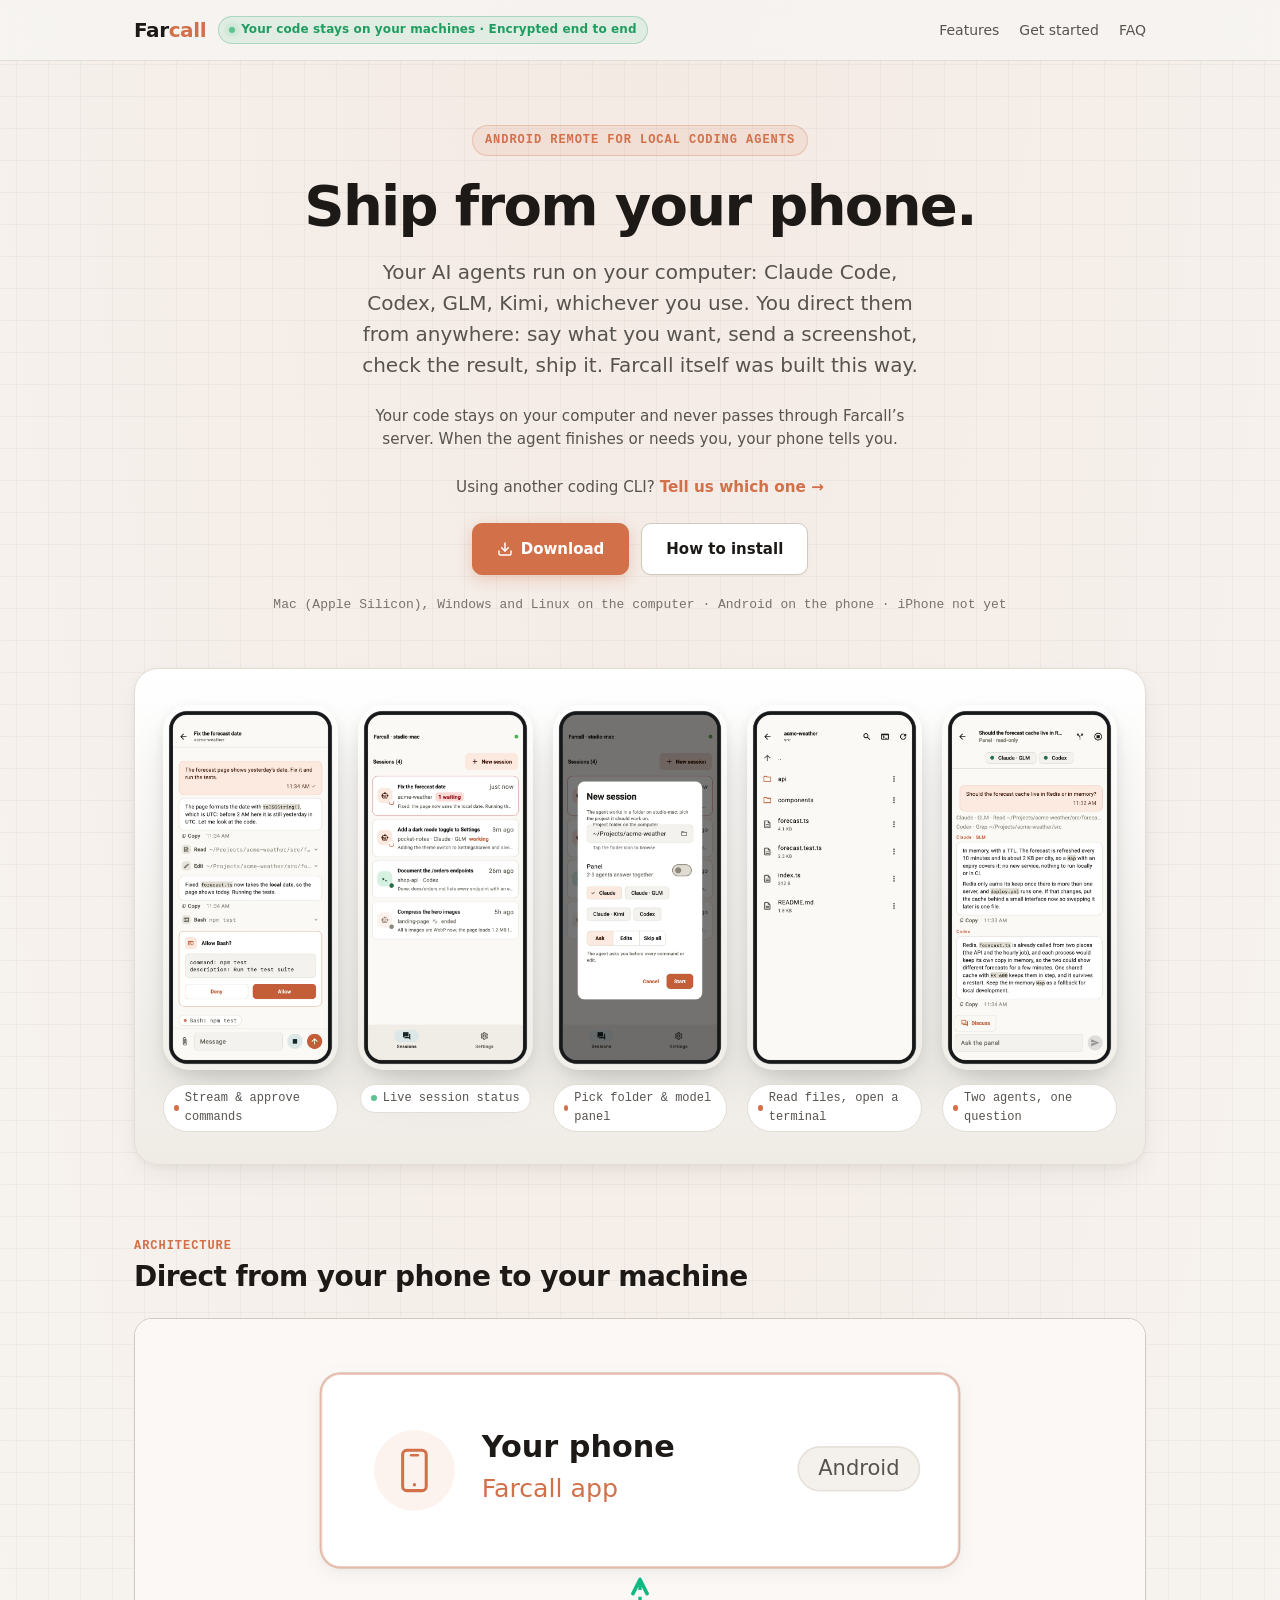
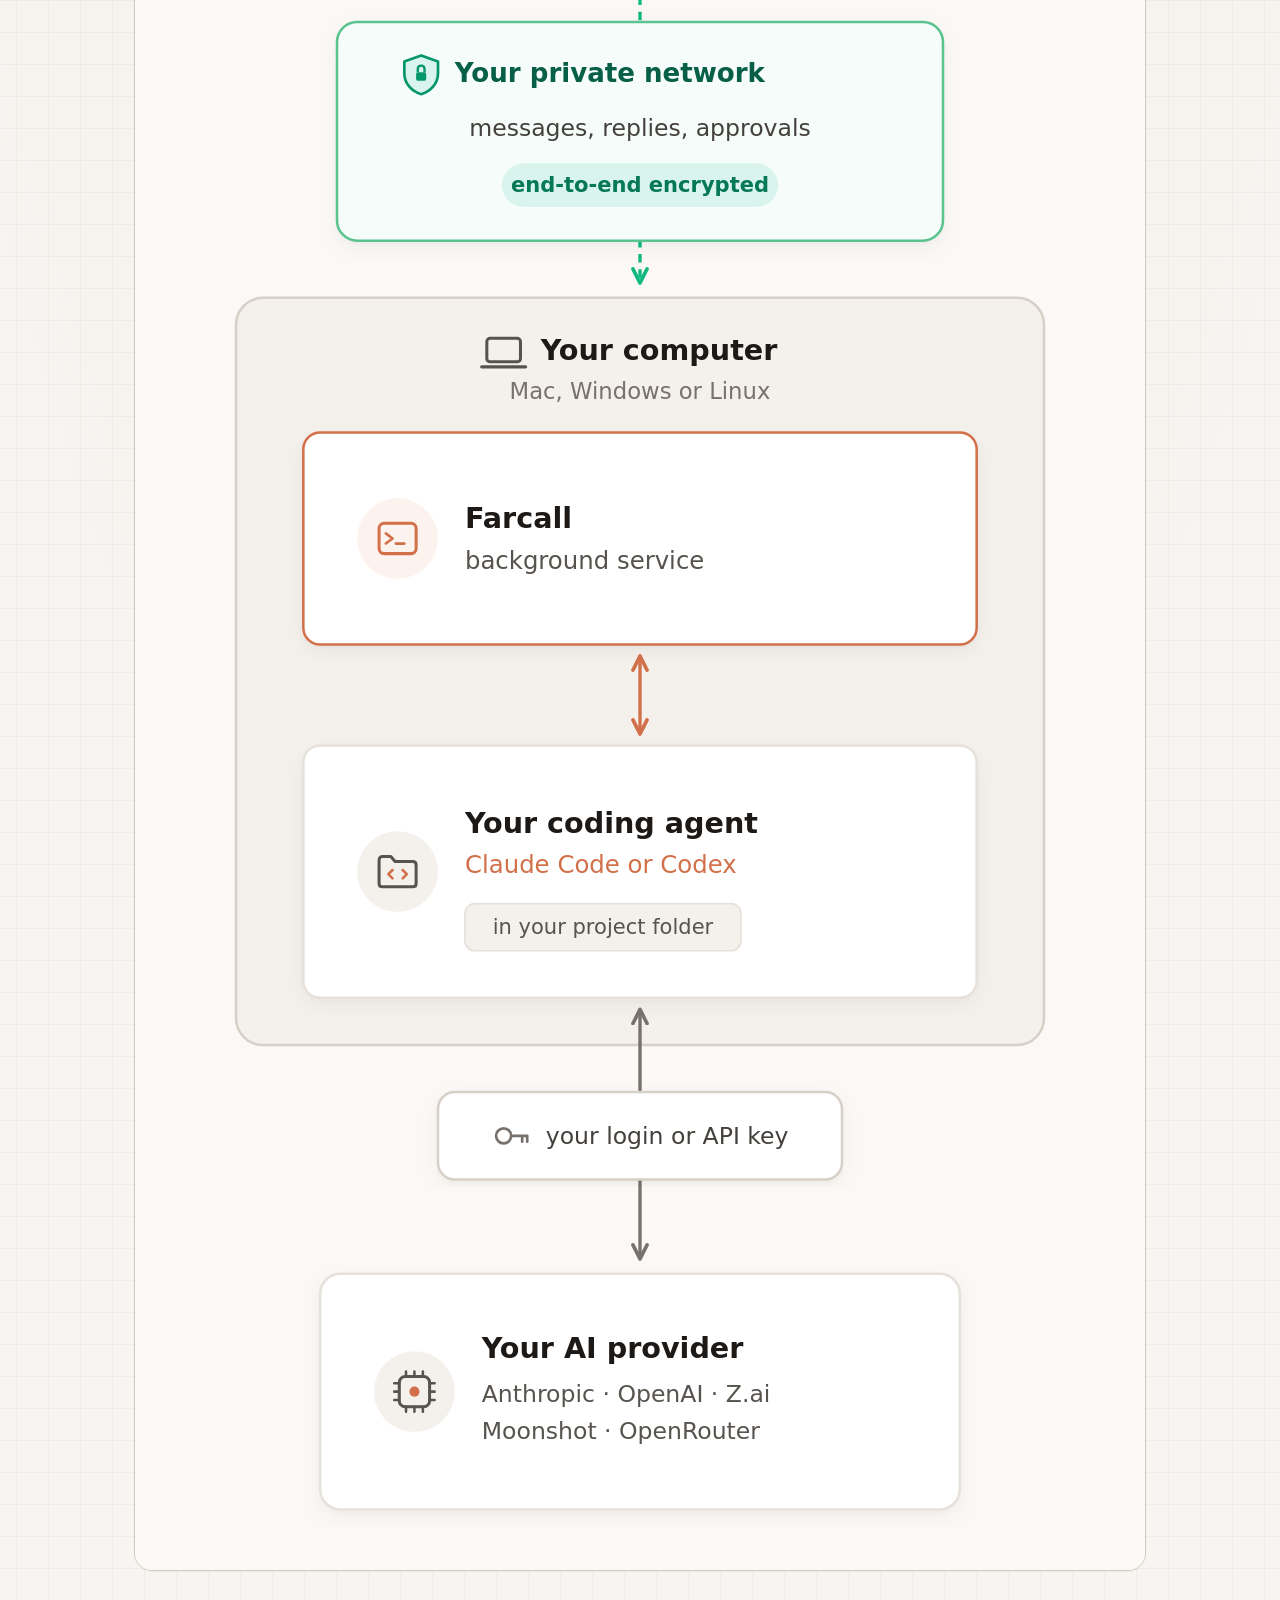
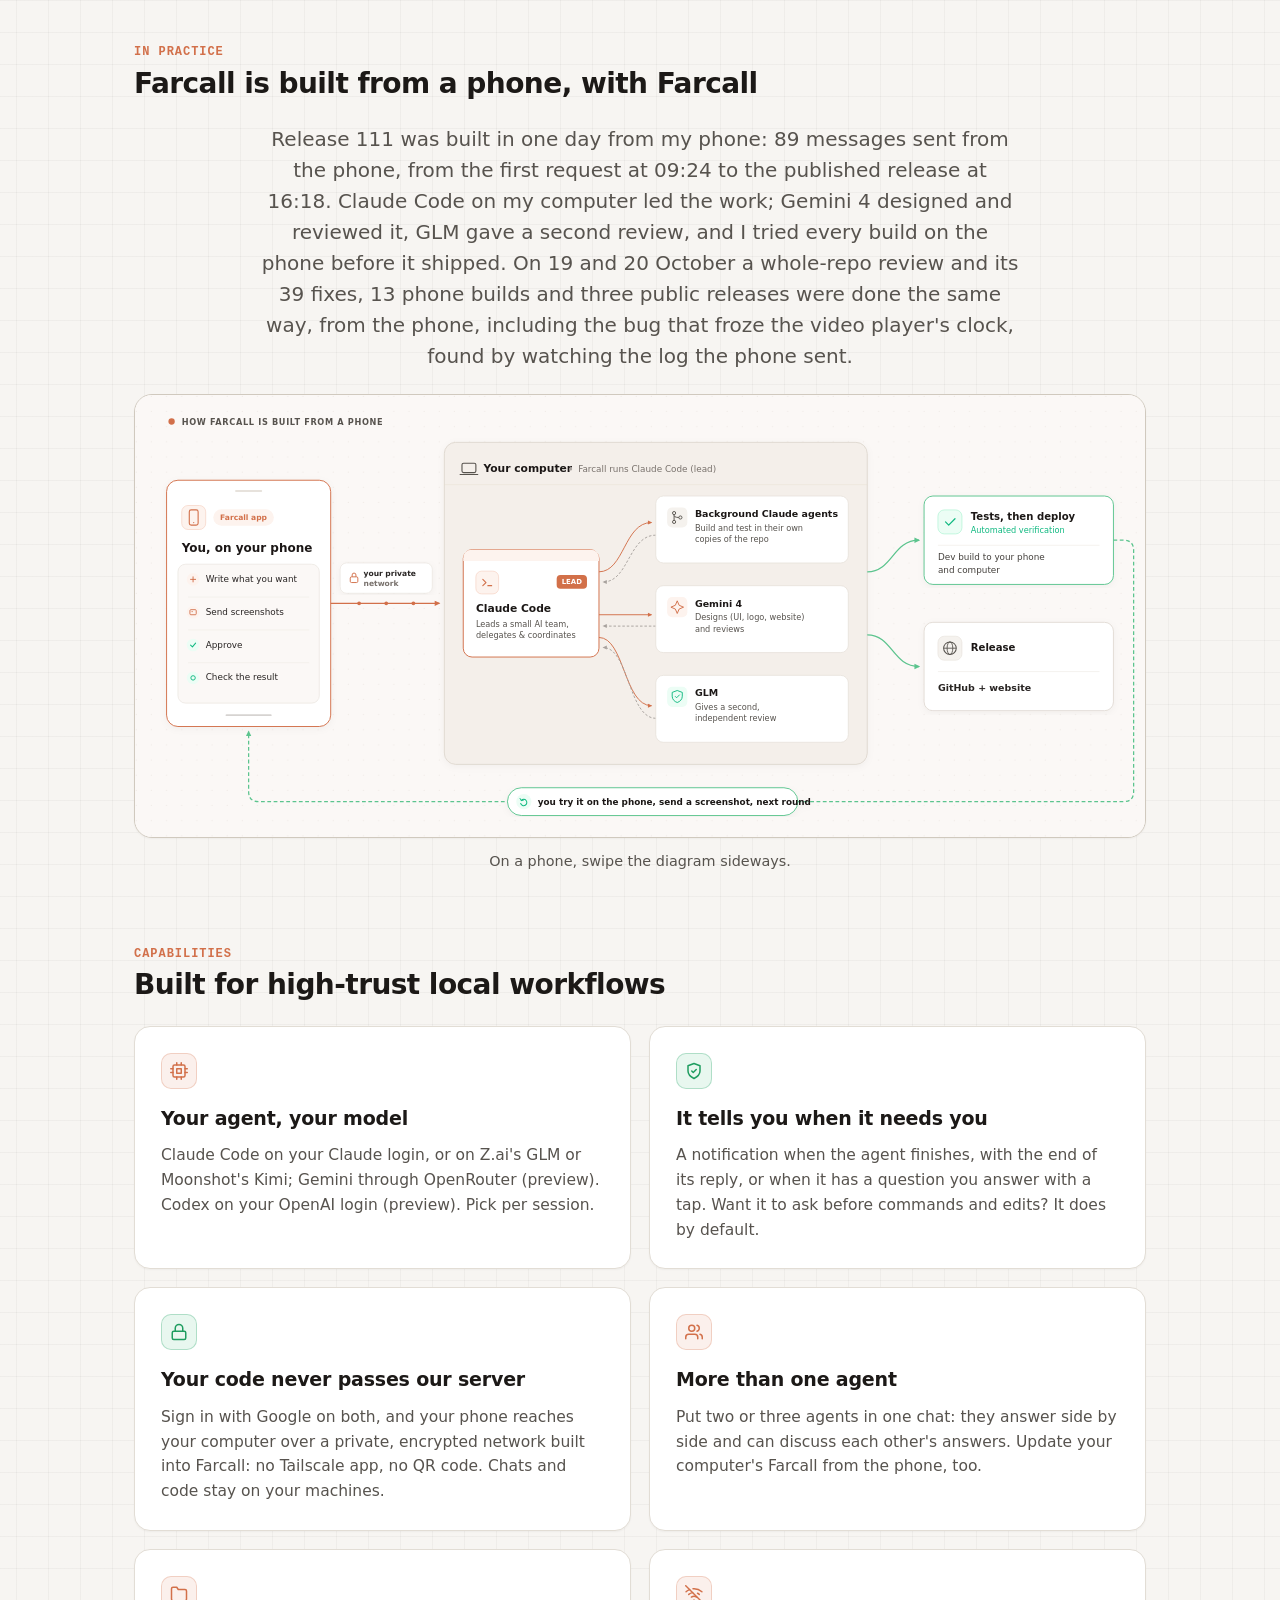
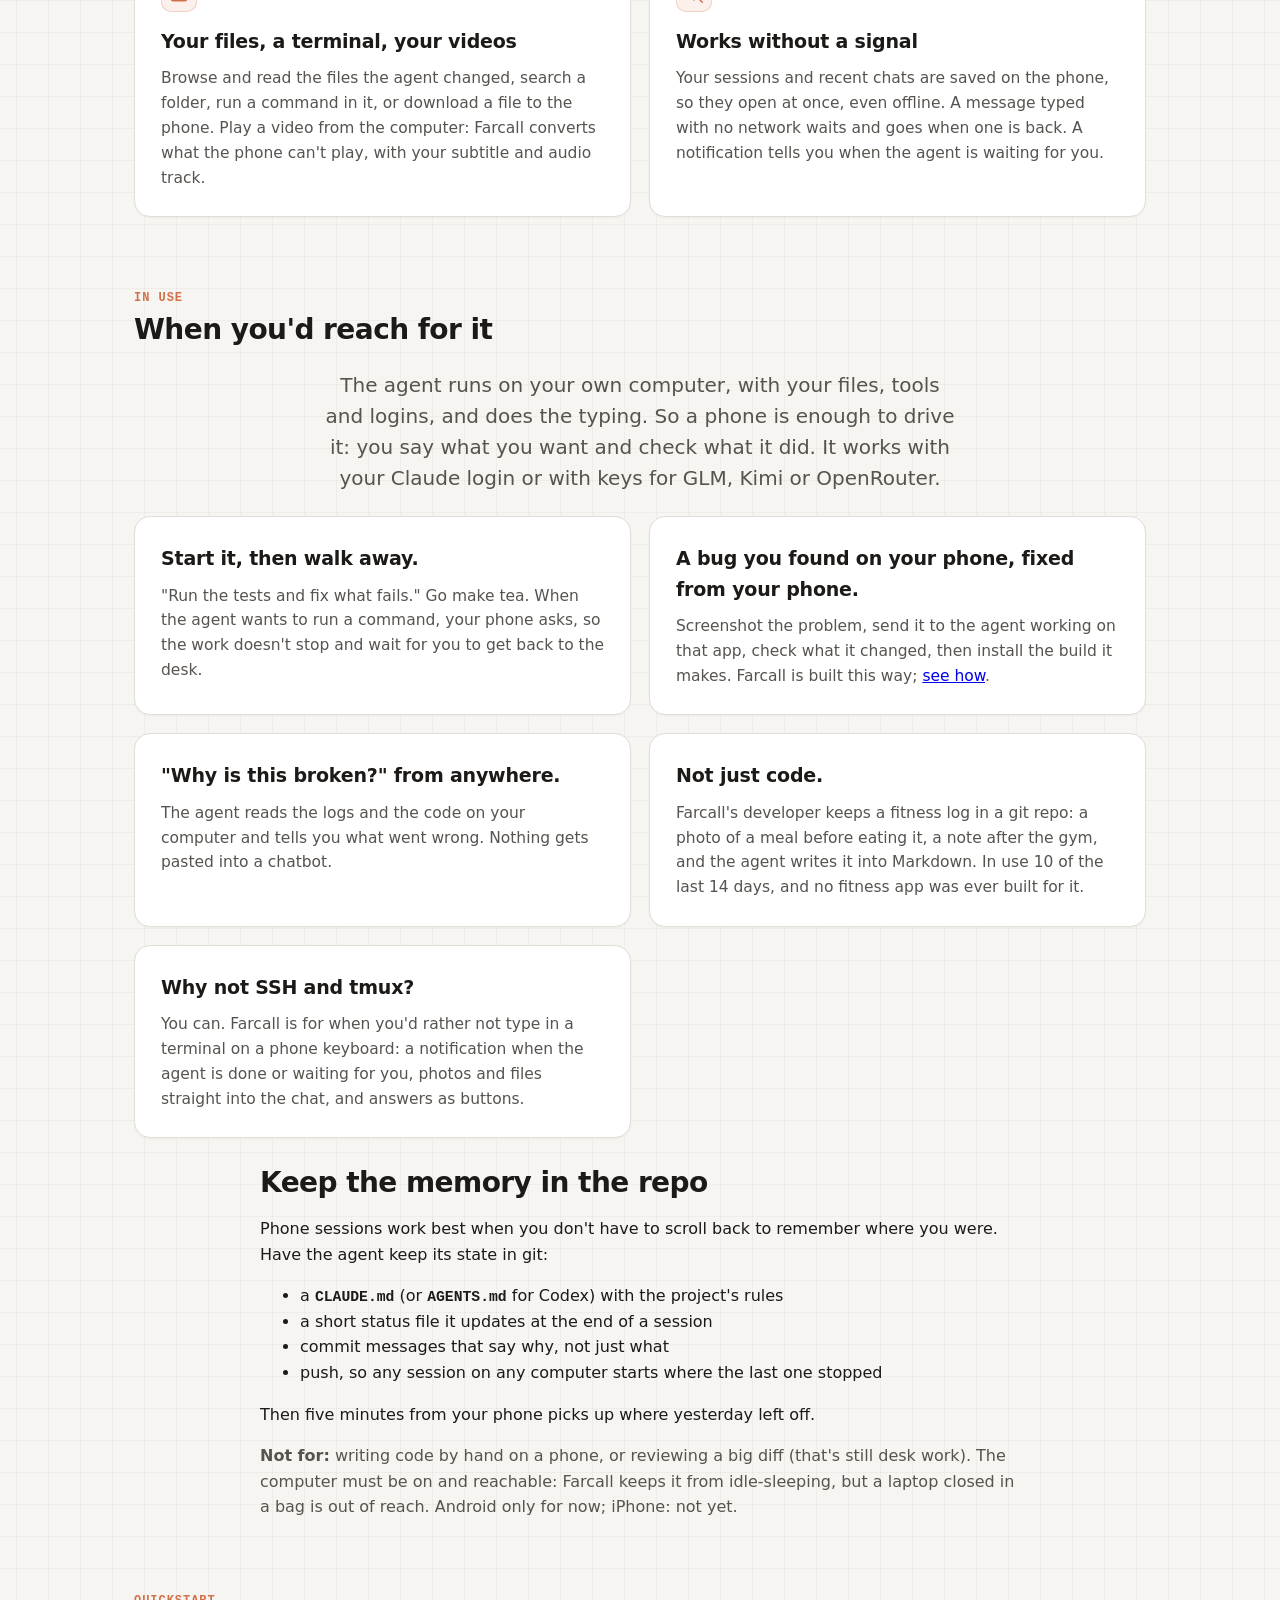
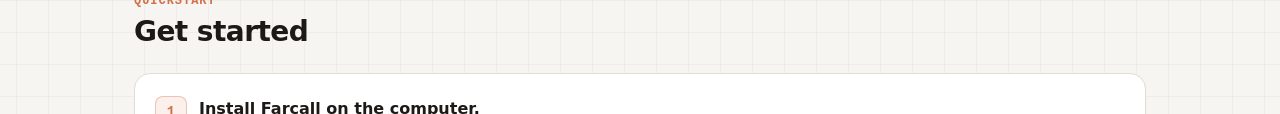
==== index.html @ daf5be13 "Site: headline "Ship from your phone." (titles and search text keep "build software") Co-Authored-By" ====
<!doctype html>
<html lang="en">
<head>
<meta charset="utf-8">
<meta name="viewport" content="width=device-width, initial-scale=1">
<title>Farcall: build software from your phone with Claude Code, Codex and your coding agents</title>
<meta name="description" content="Build software from your phone. Claude Code, Codex, GLM or Kimi run on your own Mac, Windows or Linux computer; you direct them from your Android phone.">
<meta property="og:title" content="Farcall: build software from your phone">
<meta property="og:description" content="Your AI agents run on your computer: Claude Code, Codex, GLM, Kimi. You direct them from your phone. Your code and chats stay on your machines.">
<link rel="canonical" href="https://farcall.app/">
<link rel="icon" href="images/favicon.svg" type="image/svg+xml">
<link rel="icon" href="images/favicon-32.png" sizes="32x32" type="image/png">
<link rel="icon" href="images/favicon-48.png" sizes="48x48" type="image/png">
<link rel="icon" href="images/favicon-96.png" sizes="96x96" type="image/png">
<link rel="icon" href="images/favicon-192.png" sizes="192x192" type="image/png">
<link rel="apple-touch-icon" href="images/apple-touch-icon.png">
<meta name="theme-color" content="#1C1917">
<meta property="og:type" content="website">
<meta property="og:site_name" content="Farcall">
<meta property="og:image" content="https://farcall.app/images/social-card.png?v=2026-10-30b">
<meta property="og:image:width" content="1200">
<meta property="og:image:height" content="630">
<meta property="og:url" content="https://farcall.app/">
<meta name="twitter:card" content="summary_large_image">
<meta name="twitter:title" content="Farcall: build software from your phone">
<meta name="twitter:description" content="Your AI agents run on your computer: Claude Code, Codex, GLM, Kimi. You direct them from your phone. Your code and chats stay on your machines.">
<meta name="twitter:image" content="https://farcall.app/images/social-card.png?v=2026-10-30b">
<script type="application/ld+json">
{"@context":"https://schema.org","@type":"SoftwareApplication","name":"Farcall","url":"https://farcall.app/",
 "description":"Build software from your phone: Claude Code, Codex, GLM or Kimi run on your own computer, and you direct them from your phone.",
 "applicationCategory":"DeveloperApplication","operatingSystem":"macOS, Windows, Linux, Android",
 "downloadUrl":"https://github.com/eamon831/farcall-releases/releases/latest","image":"https://farcall.app/images/icon-512.png",
 "offers":{"@type":"Offer","price":"0","priceCurrency":"USD"}}
</script>
<link rel="stylesheet" href="/site.css">
<script type="application/ld+json">
{"@context": "https://schema.org", "@type": "FAQPage", "mainEntity": [{"@type": "Question", "name": "Can I use Claude Code from my phone?", "acceptedAnswer": {"@type": "Answer", "text": "Yes. Farcall runs Claude Code on your own computer and gives you a phone app to chat with it: start a session in a project, read replies as they stream, get a notification when it's done or needs you, and approve commands if you want it to ask first."}}, {"@type": "Question", "name": "Does it work with Codex, GLM, Kimi or Gemini?", "acceptedAnswer": {"@type": "Answer", "text": "Yes. Claude Code can run on your Claude login, on Z.ai's GLM, on Moonshot's Kimi, or on Gemini through OpenRouter (preview); Codex runs on your OpenAI login (preview). You pick per session, and you can put two or three agents in one chat."}}, {"@type": "Question", "name": "How is it different from Anthropic's Remote Control?", "acceptedAnswer": {"@type": "Answer", "text": "Remote Control is Anthropic's own phone link for Claude Code, and it's good at that. Farcall differs in three ways: Claude Code also runs on GLM, Kimi or OpenRouter (Remote Control accepts only Anthropic's API), Codex sits beside it in the same app, and nothing has to stay open on your computer, because Farcall runs as a background service."}}, {"@type": "Question", "name": "Is my code sent to a server?", "acceptedAnswer": {"@type": "Answer", "text": "No. Your phone reaches your computer over a private, encrypted network built into Farcall. Farcall's server only signs your devices in and helps them find each other; your code and chats stay on your machines and your AI provider."}}, {"@type": "Question", "name": "What do I need?", "acceptedAnswer": {"@type": "Answer", "text": "A Mac (Apple Silicon), Windows PC or Linux machine to run the agent, an Android phone, and one AI: a Claude account, an API key for GLM, Kimi or OpenRouter, or Codex. Farcall's setup installs what is missing."}}, {"@type": "Question", "name": "Is there an iPhone app?", "acceptedAnswer": {"@type": "Answer", "text": "Not yet: the phone app is Android only for now."}}, {"@type": "Question", "name": "Does it drain my phone's battery?", "acceptedAnswer": {"@type": "Answer", "text": "It keeps one connection to your computer open so approvals and replies reach you while Farcall is closed, and that uses some battery. If you would rather not, turn off Settings › Background connection: Farcall is then connected only while it is open, and you get no notifications while it is closed."}}, {"@type": "Question", "name": "Which languages does it speak?", "acceptedAnswer": {"@type": "Answer", "text": "English and Bengali. On the phone, pick one in Settings › Language; the computer's window follows your system language."}}, {"@type": "Question", "name": "Is Farcall free?", "acceptedAnswer": {"@type": "Answer", "text": "Yes, Farcall itself is free to download. You pay your AI provider as you normally would."}}, {"@type": "Question", "name": "Does Farcall collect anything?", "acceptedAnswer": {"@type": "Answer", "text": "No chats, no files. Signing in keeps your Google email and your devices' names on Farcall's sign-in server. If the app crashes, a scrubbed crash report goes to Sentry, and under the same switch the app and the computer count their use under a random id. Both are on by default and switch off together in Settings."}}]}
</script>
</head>
<body>

<header class="site-header">
  <div class="header-inner">
    <div class="brand-wrap">
      <div class="brand">Far<span>call</span></div>
      <span class="status-pill">Your code stays on your machines · Encrypted end to end</span>
    </div>
    <nav class="header-nav" aria-label="Page sections">
      <a href="#features">Features</a>
      <a href="#setup">Get started</a>
      <a href="#questions">FAQ</a>
    </nav>
  </div>
</header>

<main>
  <section class="hero">
    <div class="eyebrow">Android Remote for Local Coding Agents</div>
    <h1>Ship from your phone.</h1>
    <p class="lead">Your AI agents run on your computer: Claude Code, Codex, GLM, Kimi, whichever you use. You direct them from anywhere: say what you want, send a screenshot, check the result, ship it. Farcall itself was built this way.</p>
    <p class="lead" style="font-size:0.95em;margin-top:10px">Your code stays on your computer and never passes through Farcall&rsquo;s server. When the agent finishes or needs you, your phone tells you.</p>
    <p class="lead" style="font-size:0.95em;margin-top:6px">Using another coding CLI? <a href="https://github.com/eamon831/farcall-releases/issues/1" style="color:var(--accent);font-weight:600;text-decoration:none">Tell us which one &rarr;</a></p>

    <div class="buttons">
      <a class="btn primary" href="https://github.com/eamon831/farcall-releases/releases/latest">
        <svg viewBox="0 0 24 24" fill="none" stroke="currentColor" stroke-width="2.2" stroke-linecap="round" stroke-linejoin="round" aria-hidden="true"><path d="M21 15v4a2 2 0 0 1-2 2H5a2 2 0 0 1-2-2v-4"/><polyline points="7 10 12 15 17 10"/><line x1="12" y1="15" x2="12" y2="3"/></svg>
        Download
      </a>
      <a class="btn" href="https://github.com/eamon831/farcall-releases#getting-started">How to install</a>
    </div>

    <p class="aside">Mac (Apple Silicon), Windows and Linux on the computer · Android on the phone · iPhone not yet</p>
  </section>

  <section class="showcase" aria-label="Phone app screenshots">
    <div class="shots">
      <div class="shot-item">
        <picture><source media="(prefers-color-scheme: dark)" srcset="images/shot-phone-chat-dark.webp"><img src="images/shot-phone-chat-light.webp" alt="A chat: the agent edits a file and asks before running npm test, with Allow and Deny" loading="lazy"></picture>
        <span class="shot-label"><span class="step-dot"></span>Stream &amp; approve commands</span>
      </div>
      <div class="shot-item">
        <picture><source media="(prefers-color-scheme: dark)" srcset="images/shot-phone-sessions-dark.webp"><img src="images/shot-phone-sessions-light.webp" alt="Sessions on a computer: one waiting for approval, one working, one done" loading="lazy"></picture>
        <span class="shot-label"><span class="step-dot"></span>Live session status</span>
      </div>
      <div class="shot-item">
        <picture><source media="(prefers-color-scheme: dark)" srcset="images/shot-phone-new-session-dark.webp"><img src="images/shot-phone-new-session-light.webp" alt="New session: pick a project folder and an agent: Claude, GLM, Kimi or Codex" loading="lazy"></picture>
        <span class="shot-label"><span class="step-dot"></span>Pick folder &amp; model panel</span>
      </div>
      <div class="shot-item">
        <picture><source media="(prefers-color-scheme: dark)" srcset="images/shot-phone-files-dark.webp"><img src="images/shot-phone-files-light.webp" alt="The project's files on the phone: folders and files with sizes, a search, a terminal in that folder" loading="lazy"></picture>
        <span class="shot-label"><span class="step-dot"></span>Read files, open a terminal</span>
      </div>
      <div class="shot-item">
        <picture><source media="(prefers-color-scheme: dark)" srcset="images/shot-phone-panel-dark.webp"><img src="images/shot-phone-panel-light.webp" alt="A panel: Claude on GLM and Codex answer the same question side by side, with a Discuss button" loading="lazy"></picture>
        <span class="shot-label"><span class="step-dot"></span>Two agents, one question</span>
      </div>
    </div>
  </section>

  <section class="arch-section" aria-label="Architecture diagram">
    <div class="section-head">
      <span class="section-kicker">Architecture</span>
      <h2 class="section-title">Direct from your phone to your machine</h2>
    </div>
    <figure>
      <picture><source media="(max-width: 640px) and (prefers-color-scheme: dark)" srcset="images/diagram-tall-dark.svg"><source media="(max-width: 640px)" srcset="images/diagram-tall-light.svg"><source media="(prefers-color-scheme: dark)" srcset="images/diagram-wide-dark.svg"><img src="images/diagram-wide-light.svg" width="1600" height="480" alt="Your phone talks to Farcall on your computer over your private, encrypted network; Farcall runs your coding agent, which talks to your AI provider." loading="lazy"></picture>
    </figure>
  </section>

  <section class="arch-section" id="workflow" aria-label="How Farcall is built from a phone">
    <div class="section-head">
      <span class="section-kicker">In practice</span>
      <h2 class="section-title">Farcall is built from a phone, with Farcall</h2>
    </div>
    <p class="lead" style="max-width:760px;margin:0 auto 22px;text-align:center">
      Release 111 was built in one day from my phone: 89 messages sent from the phone, from the first request at 09:24 to the published release at 16:18.
      Claude Code on my computer led the work; Gemini 4 designed and reviewed it, GLM gave a second review, and I tried every build on the phone before it shipped.
      On 19 and 20 October a whole-repo review and its 39 fixes, 13 phone builds and three public releases were done the same way, from the phone, including the bug that froze the video player's clock, found by watching the log the phone sent.
    </p>
    <figure class="workflow-figure">
      <picture><source media="(prefers-color-scheme: dark)" srcset="images/workflow-dark.svg"><img src="images/workflow-light.svg" width="1600" height="700" alt="How Farcall is built from a phone: you write what you want, send screenshots and approve from the Farcall app; over your private network, Claude Code on your computer leads a small AI team (background Claude agents build and test, Gemini 4 designs and reviews, GLM reviews); tests run, a dev build goes to your phone and computer, releases go to GitHub and the website; you try it on the phone and send a screenshot for the next round." loading="lazy"></picture>
    </figure>
    <p style="text-align:center;color:var(--muted);font-size:0.9em;margin-top:12px">On a phone, swipe the diagram sideways.</p>
  </section>

  <section class="features-section" id="features">
    <div class="section-head">
      <span class="section-kicker">Capabilities</span>
      <h2 class="section-title">Built for high-trust local workflows</h2>
    </div>
    <div class="grid">
      <div class="card">
        <div class="card-icon" aria-hidden="true">
          <svg viewBox="0 0 24 24" fill="none" stroke="currentColor" stroke-width="2" stroke-linecap="round" stroke-linejoin="round"><rect x="4" y="4" width="16" height="16" rx="2"/><rect x="9" y="9" width="6" height="6"/><path d="M9 1v3M15 1v3M9 20v3M15 20v3M20 9h3M20 14h3M1 9h3M1 14h3"/></svg>
        </div>
        <h2>Your agent, your model</h2>
        <p>Claude Code on your Claude login, or on Z.ai's GLM or Moonshot's Kimi; Gemini through OpenRouter (preview). Codex on your OpenAI login (preview). Pick per session.</p>
      </div>
      <div class="card">
        <div class="card-icon" aria-hidden="true">
          <svg viewBox="0 0 24 24" fill="none" stroke="currentColor" stroke-width="2" stroke-linecap="round" stroke-linejoin="round"><path d="M12 22s8-4 8-10V5l-8-3-8 3v7c0 6 8 10 8 10z"/><polyline points="9 12 11 14 15 10"/></svg>
        </div>
        <h2>It tells you when it needs you</h2>
        <p>A notification when the agent finishes, with the end of its reply, or when it has a question you answer with a tap. Want it to ask before commands and edits? It does by default.</p>
      </div>
      <div class="card">
        <div class="card-icon" aria-hidden="true">
          <svg viewBox="0 0 24 24" fill="none" stroke="currentColor" stroke-width="2" stroke-linecap="round" stroke-linejoin="round"><rect x="3" y="11" width="18" height="11" rx="2" ry="2"/><path d="M7 11V7a5 5 0 0 1 10 0v4"/></svg>
        </div>
        <h2>Your code never passes our server</h2>
        <p>Sign in with Google on both, and your phone reaches your computer over a private, encrypted network built into Farcall: no Tailscale app, no QR code. Chats and code stay on your machines.</p>
      </div>
      <div class="card">
        <div class="card-icon" aria-hidden="true">
          <svg viewBox="0 0 24 24" fill="none" stroke="currentColor" stroke-width="2" stroke-linecap="round" stroke-linejoin="round"><path d="M17 21v-2a4 4 0 0 0-4-4H5a4 4 0 0 0-4 4v2"/><circle cx="9" cy="7" r="4"/><path d="M23 21v-2a4 4 0 0 0-3-3.87"/><path d="M16 3.13a4 4 0 0 1 0 7.75"/></svg>
        </div>
        <h2>More than one agent</h2>
        <p>Put two or three agents in one chat: they answer side by side and can discuss each other's answers. Update your computer's Farcall from the phone, too.</p>
      </div>
      <div class="card">
        <div class="card-icon" aria-hidden="true">
          <svg viewBox="0 0 24 24" fill="none" stroke="currentColor" stroke-width="2" stroke-linecap="round" stroke-linejoin="round"><path d="M22 19a2 2 0 0 1-2 2H4a2 2 0 0 1-2-2V5a2 2 0 0 1 2-2h5l2 3h9a2 2 0 0 1 2 2z"/></svg>
        </div>
        <h2>Your files, a terminal, your videos</h2>
        <p>Browse and read the files the agent changed, search a folder, run a command in it, or download a file to the phone. Play a video from the computer: Farcall converts what the phone can't play, with your subtitle and audio track.</p>
      </div>
      <div class="card">
        <div class="card-icon" aria-hidden="true">
          <svg viewBox="0 0 24 24" fill="none" stroke="currentColor" stroke-width="2" stroke-linecap="round" stroke-linejoin="round"><path d="M1 1l22 22"/><path d="M16.72 11.06A10.94 10.94 0 0 1 19 12.55"/><path d="M5 12.55a10.94 10.94 0 0 1 5.17-2.39"/><path d="M10.71 5.05A16 16 0 0 1 22.56 9"/><path d="M1.42 9a15.91 15.91 0 0 1 4.7-2.88"/><path d="M8.53 16.11a6 6 0 0 1 6.95 0"/><line x1="12" y1="20" x2="12.01" y2="20"/></svg>
        </div>
        <h2>Works without a signal</h2>
        <p>Your sessions and recent chats are saved on the phone, so they open at once, even offline. A message typed with no network waits and goes when one is back. A notification tells you when the agent is waiting for you.</p>
      </div>
    </div>
  </section>

  <section class="features-section" id="use">
    <div class="section-head">
      <span class="section-kicker">In use</span>
      <h2 class="section-title">When you'd reach for it</h2>
    </div>
    <p class="lead" style="max-width:760px;margin:0 auto 22px;text-align:center">The agent runs on your own computer, with your files, tools and logins, and does the typing. So a phone is enough to drive it: you say what you want and check what it did. It works with your Claude login or with keys for GLM, Kimi or OpenRouter.</p>
    <div class="grid">
      <div class="card">
        <h2>Start it, then walk away.</h2>
        <p>"Run the tests and fix what fails." Go make tea. When the agent wants to run a command, your phone asks, so the work doesn't stop and wait for you to get back to the desk.</p>
      </div>
      <div class="card">
        <h2>A bug you found on your phone, fixed from your phone.</h2>
        <p>Screenshot the problem, send it to the agent working on that app, check what it changed, then install the build it makes. Farcall is built this way; <a href="https://farcall.app/#workflow">see how</a>.</p>
      </div>
      <div class="card">
        <h2>"Why is this broken?" from anywhere.</h2>
        <p>The agent reads the logs and the code on your computer and tells you what went wrong. Nothing gets pasted into a chatbot.</p>
      </div>
      <div class="card">
        <h2>Not just code.</h2>
        <p>Farcall's developer keeps a fitness log in a git repo: a photo of a meal before eating it, a note after the gym, and the agent writes it into Markdown. In use 10 of the last 14 days, and no fitness app was ever built for it.</p>
      </div>
      <div class="card">
        <h2>Why not SSH and tmux?</h2>
        <p>You can. Farcall is for when you'd rather not type in a terminal on a phone keyboard: a notification when the agent is done or waiting for you, photos and files straight into the chat, and answers as buttons.</p>
      </div>
    </div>
    <div style="max-width:760px;margin:28px auto 0">
      <h3>Keep the memory in the repo</h3>
      <p>Phone sessions work best when you don't have to scroll back to remember where you were. Have the agent keep its state in git:</p>
      <ul>
        <li>a <code>CLAUDE.md</code> (or <code>AGENTS.md</code> for Codex) with the project's rules</li>
        <li>a short status file it updates at the end of a session</li>
        <li>commit messages that say why, not just what</li>
        <li>push, so any session on any computer starts where the last one stopped</li>
      </ul>
      <p>Then five minutes from your phone picks up where yesterday left off.</p>
      <p style="color:var(--muted)"><strong>Not for:</strong> writing code by hand on a phone, or reviewing a big diff (that's still desk work). The computer must be on and reachable: Farcall keeps it from idle-sleeping, but a laptop closed in a bag is out of reach. Android only for now; iPhone: not yet.</p>
    </div>
  </section>

  <section class="setup-section" id="setup">
    <div class="section-head">
      <span class="section-kicker">Quickstart</span>
      <h3>Get started</h3>
    </div>
    <ol class="steps">
      <li>
        <span class="step-title">Install Farcall on the computer.</span>
        <div class="cmd-list">
          <div class="cmd-row">
            <div class="cmd-content">
              <span class="os-label">Mac (Terminal):</span>
              <code>curl -fsSL https://github.com/eamon831/farcall-releases/releases/latest/download/install.sh | bash</code>
            </div>
            <button type="button" class="copy-btn" aria-label="Copy Mac command">Copy</button>
          </div>
          <div class="cmd-row">
            <div class="cmd-content">
              <span class="os-label">Windows (PowerShell):</span>
              <code>irm https://github.com/eamon831/farcall-releases/releases/latest/download/install.ps1 | iex</code>
            </div>
            <button type="button" class="copy-btn" aria-label="Copy Windows command">Copy</button>
          </div>
          <div class="cmd-row">
            <div class="cmd-content">
              <span class="os-label">Linux (x64):</span>
              <code>curl -fsSL https://github.com/eamon831/farcall-releases/releases/latest/download/install-linux.sh | bash</code>
            </div>
            <button type="button" class="copy-btn" aria-label="Copy Linux command">Copy</button>
          </div>
        </div>
      </li>
      <li>Follow the setup in the Farcall window: Connect (sign in with Google), Pick your AI (sign in or paste a key), Projects folder, Connect your phone.</li>
      <li>Install the Android app from the QR code in setup and sign in with the same Google account. Your computer shows up by itself: no code to type. To get a friend started, Settings › Share app sends them the app over WhatsApp or Bluetooth.</li>
    </ol>
  </section>

  <section class="faq-section" id="questions">
    <div class="section-head">
      <span class="section-kicker">FAQ</span>
      <h3>Questions</h3>
    </div>
    <div class="faq">
      <details><summary>Can I use Claude Code from my phone?</summary><p>Yes. Farcall runs Claude Code on your own computer and gives you a phone app to chat with it: start a session in a project, read replies as they stream, get a notification when it's done or needs you, and approve commands if you want it to ask first. <a href="/claude-code-from-phone/">More on Claude Code from your phone</a>.</p></details>
      <details><summary>Does it work with Codex, GLM, Kimi or Gemini?</summary><p>Yes. Claude Code can run on your Claude login, on Z.ai's GLM, on Moonshot's Kimi, or on Gemini through OpenRouter (preview); Codex runs on your OpenAI login (preview). You pick per session, and you can put two or three agents in one chat. <a href="/claude-code-glm-kimi/">More on Claude Code with GLM or Kimi</a>, or <a href="/codex-from-phone/">Codex from your phone</a>.</p></details>
      <details><summary>How is it different from Anthropic&rsquo;s Remote Control?</summary><p>Remote Control is Anthropic's own phone link for Claude Code, and it's good at that. Farcall differs in three ways: Claude Code also runs on GLM, Kimi or OpenRouter (Remote Control accepts only Anthropic's API), Codex sits beside it in the same app, and nothing has to stay open on your computer, because Farcall runs as a background service.</p></details>
      <details><summary>Is my code sent to a server?</summary><p>No. Your phone reaches your computer over a private, encrypted network built into Farcall. Farcall's server only signs your devices in and helps them find each other; your code and chats stay on your machines and your AI provider.</p></details>
      <details><summary>What do I need?</summary><p>A Mac (Apple Silicon), Windows PC or Linux machine to run the agent, an Android phone, and one AI: a Claude account, an API key for GLM, Kimi or OpenRouter, or Codex. Farcall's setup installs what is missing.</p></details>
      <details><summary>Is there an iPhone app?</summary><p>Not yet: the phone app is Android only for now.</p></details>
      <details><summary>Does it drain my phone's battery?</summary><p>It keeps one connection to your computer open so approvals and replies reach you while Farcall is closed, and that uses some battery. If you would rather not, turn off Settings › Background connection: Farcall is then connected only while it is open, and you get no notifications while it is closed.</p></details>
      <details><summary>Which languages does it speak?</summary><p>English and Bengali. On the phone, pick one in Settings › Language; the computer's window follows your system language.</p></details>
      <details><summary>Is Farcall free?</summary><p>Yes, Farcall itself is free to download. You pay your AI provider as you normally would.</p></details>
      <details><summary>Does Farcall collect anything?</summary><p>No chats, no files. Signing in keeps your Google email and your devices' names on Farcall's sign-in server. If the app crashes, a scrubbed crash report goes to Sentry; and under the same switch the app and the computer count their use under a random id, so we can tell how many people use Farcall. Both are on by default and switch off together in Settings. Details on the <a href="/privacy/">privacy page</a>.</p></details>
    </div>
  </section>

  <footer>
    <span class="footer-note">Made by MD Saiful Hossain (<a href="https://github.com/eamon831">@eamon831</a>) to run his own Claude Code sessions from his phone. The source isn't public yet; every build is published with its SHA-256.</span>
    <div class="footer-links">
      <a href="https://github.com/eamon831/farcall-releases">GitHub</a>
      <a href="https://github.com/eamon831/farcall-releases/issues/new/choose">Feedback</a>
      <a href="/privacy/">Privacy</a>
      <a href="/terms/">Terms</a>
    </div>
  </footer>
</main>

<script>
  document.querySelectorAll('.copy-btn').forEach(btn => {
    btn.addEventListener('click', () => {
      const code = btn.parentElement.querySelector('code').innerText;
      navigator.clipboard.writeText(code).then(() => {
        btn.textContent = 'Copied';
        btn.classList.add('copied');
        setTimeout(() => { btn.textContent = 'Copy'; btn.classList.remove('copied'); }, 1800);
      });
    });
  });
</script>
<!-- Cloudflare Web Analytics (counts visits for the 30-day test; no cookies, no personal data). The token is public by design. -->
<script type='module' src='https://static.cloudflareinsights.com/beacon.min.js' data-cf-beacon='{"token": "83fa978853154d9fa263d07489d4963b"}'></script>
<!-- End Cloudflare Web Analytics -->
</body>
</html>
---- site.css ----
:root {
    --bg: #F7F5F2;
    --bg-elevated: #FFFFFF;
    --bg-subtle: #EFECE6;
    --fg: #1C1917;
    --muted: #57534E;
    --subtle: #78716C;
    --line: #E2DDD5;
    --line-strong: #D0C9BE;
    --accent: #D2704A;
    --accent-hover: #BD5E38;
    --accent-fg: #FFFFFF;
    --accent-tint: rgba(210, 112, 74, 0.1);
    --emerald: #1F9D60;
    --emerald-bg: rgba(92, 196, 142, 0.14);
    --emerald-dot: #5CC48E;
    --code-bg: #181513;
    --code-fg: #F5F2EB;
    --code-line: #2E2925;
    --shadow-sm: 0 1px 2px rgba(28, 25, 23, 0.04);
    --shadow-md: 0 12px 32px -8px rgba(28, 25, 23, 0.08), 0 2px 6px rgba(28, 25, 23, 0.04);
    --shadow-phone: 0 24px 48px -12px rgba(28, 25, 23, 0.18), 0 4px 12px rgba(28, 25, 23, 0.08);
    --grid-color: rgba(28, 25, 23, 0.035);
  }

  @media (prefers-color-scheme: dark) {
    :root {
      --bg: #110F0E;
      --bg-elevated: #1A1715;
      --bg-subtle: #221E1B;
      --fg: #F5F2EE;
      --muted: #A8A099;
      --subtle: #787069;
      --line: #2B2623;
      --line-strong: #3B342F;
      --accent: #D2704A;
      --accent-hover: #E07E58;
      --accent-fg: #FFFFFF;
      --accent-tint: rgba(210, 112, 74, 0.15);
      --emerald: #5CC48E;
      --emerald-bg: rgba(92, 196, 142, 0.12);
      --emerald-dot: #5CC48E;
      --code-bg: #161311;
      --code-fg: #EDE8E3;
      --code-line: #2B2623;
      --shadow-sm: 0 1px 2px rgba(0, 0, 0, 0.25);
      --shadow-md: 0 16px 36px -8px rgba(0, 0, 0, 0.45);
      --shadow-phone: 0 28px 56px -12px rgba(0, 0, 0, 0.7), 0 0 1px 1px rgba(255, 255, 255, 0.04);
      --grid-color: rgba(255, 255, 255, 0.025);
    }
  }

  * { box-sizing: border-box; }
  html { scroll-behavior: smooth; }

  body {
    margin: 0;
    background-color: var(--bg);
    background-image: 
      radial-gradient(ellipse 80% 50% at 50% -10%, var(--accent-tint), transparent),
      linear-gradient(to right, var(--grid-color) 1px, transparent 1px),
      linear-gradient(to bottom, var(--grid-color) 1px, transparent 1px);
    background-size: 100% 100%, 32px 32px, 32px 32px;
    background-position: top center;
    color: var(--fg);
    font: 16px/1.6 system-ui, -apple-system, BlinkMacSystemFont, "Segoe UI", Roboto, Oxygen, Ubuntu, Cantarell, sans-serif;
    -webkit-font-smoothing: antialiased;
  }

  /* Top Header Navigation */
  .site-header {
    position: sticky;
    top: 0;
    z-index: 50;
    backdrop-filter: blur(12px);
    -webkit-backdrop-filter: blur(12px);
    background: color-mix(in srgb, var(--bg) 82%, transparent);
    border-bottom: 1px solid var(--line);
  }
  .header-inner {
    max-width: 1060px;
    margin: 0 auto;
    padding: 14px 24px;
    display: flex;
    align-items: center;
    justify-content: space-between;
    gap: 16px;
  }
  .brand-wrap {
    display: flex;
    align-items: center;
    gap: 12px;
  }
  .brand {
    font-weight: 750;
    font-size: 20px;
    letter-spacing: -0.02em;
    color: var(--fg);
    display: inline-flex;
    align-items: center;
  }
  .brand span { color: var(--accent); }
  .status-pill {
    display: inline-flex;
    align-items: center;
    gap: 6px;
    font-size: 12px;
    font-weight: 600;
    color: var(--emerald);
    background: var(--emerald-bg);
    border: 1px solid color-mix(in srgb, var(--emerald) 28%, transparent);
    padding: 3px 10px;
    border-radius: 999px;
    letter-spacing: 0.01em;
  }
  .status-pill::before {
    content: "";
    width: 6px;
    height: 6px;
    border-radius: 50%;
    background: var(--emerald-dot);
    box-shadow: 0 0 8px var(--emerald-dot);
  }
  .header-nav {
    display: flex;
    align-items: center;
    gap: 20px;
    font-size: 14px;
    font-weight: 500;
  }
  .header-nav a {
    color: var(--muted);
    text-decoration: none;
    transition: color 0.15s ease;
  }
  .header-nav a:hover { color: var(--fg); }
  @media (max-width: 600px) {
    .status-pill { display: none; }
    .header-nav { gap: 14px; font-size: 13px; }
  }

  main {
    max-width: 1060px;
    margin: 0 auto;
    padding: 64px 24px 56px;
  }

  /* Hero Section */
  .hero {
    max-width: 780px;
    margin: 0 auto 52px;
    text-align: center;
  }
  .eyebrow {
    display: inline-flex;
    align-items: center;
    gap: 8px;
    font-family: ui-monospace, SFMono-Regular, Menlo, Monaco, Consolas, monospace;
    font-size: 12px;
    font-weight: 600;
    text-transform: uppercase;
    letter-spacing: 0.08em;
    color: var(--accent);
    background: var(--accent-tint);
    border: 1px solid color-mix(in srgb, var(--accent) 28%, transparent);
    padding: 5px 12px;
    border-radius: 999px;
    margin-bottom: 20px;
  }
  h1 {
    font-size: clamp(32px, 5.2vw, 56px);
    line-height: 1.08;
    margin: 0 0 20px;
    letter-spacing: -0.03em;
    font-weight: 800;
    text-wrap: balance;
  }
  .lead {
    font-size: clamp(17px, 2.2vw, 20px);
    line-height: 1.55;
    color: var(--muted);
    margin: 0 auto 24px;
    max-width: 650px;
    text-wrap: balance;
  }
  .buttons {
    display: flex;
    flex-wrap: wrap;
    justify-content: center;
    gap: 12px;
    margin: 0 0 20px;
  }
  .btn {
    display: inline-flex;
    align-items: center;
    justify-content: center;
    gap: 8px;
    padding: 13px 24px;
    border-radius: 10px;
    text-decoration: none;
    font-weight: 600;
    font-size: 15px;
    border: 1px solid var(--line-strong);
    color: var(--fg);
    background: var(--bg-elevated);
    box-shadow: var(--shadow-sm);
    transition: all 0.15s ease;
  }
  .btn:hover {
    border-color: var(--muted);
    transform: translateY(-1px);
  }
  .btn.primary {
    background: var(--accent);
    color: var(--accent-fg);
    border-color: var(--accent);
    box-shadow: 0 4px 14px rgba(210, 112, 74, 0.3);
  }
  .btn.primary:hover {
    background: var(--accent-hover);
    border-color: var(--accent-hover);
  }
  .btn svg {
    width: 16px;
    height: 16px;
    flex-shrink: 0;
  }
  .aside {
    font-family: ui-monospace, SFMono-Regular, Menlo, Monaco, Consolas, monospace;
    font-size: 13px;
    font-style: normal;
    color: var(--subtle);
    margin: 0;
  }

  /* Phone Showcase Stage */
  .showcase {
    position: relative;
    background: linear-gradient(180deg, var(--bg-elevated) 0%, var(--bg-subtle) 100%);
    border: 1px solid var(--line);
    border-radius: 24px;
    padding: 36px 28px 32px;
    margin: 0 0 72px;
    box-shadow: var(--shadow-md);
  }
  .shots {
    display: grid;
    grid-template-columns: repeat(5, 1fr);
    gap: 20px;
    align-items: start;
  }
  @media (max-width: 1100px) and (min-width: 761px) {
    .shots { grid-template-columns: repeat(3, 1fr); gap: 24px; }
  }
  .shot-item {
    display: flex;
    flex-direction: column;
    align-items: center;
    gap: 14px;
  }
  .shots picture {
    display: block;
    width: 100%;
    max-width: 280px;
    transition: transform 0.25s ease;
  }
  .shots picture:hover {
    transform: translateY(-4px);
  }
  .shots img {
    width: 100%;
    height: auto;
    display: block;
    border-radius: 26px;
    box-shadow: var(--shadow-phone);
  }
  .shot-label {
    display: inline-flex;
    align-items: center;
    gap: 6px;
    font-family: ui-monospace, SFMono-Regular, Menlo, monospace;
    font-size: 12px;
    color: var(--muted);
    background: var(--bg-elevated);
    border: 1px solid var(--line);
    padding: 4px 10px;
    border-radius: 999px;
  }
  .shot-label .step-dot {
    width: 6px;
    height: 6px;
    border-radius: 50%;
    background: var(--accent);
  }
  .shot-item:nth-child(2) .shot-label .step-dot {
    background: var(--emerald-dot);
  }

  @media (max-width: 760px) {
    .showcase { padding: 20px 14px; border-radius: 18px; }
    .shots {
      display: flex;
      overflow-x: auto;
      scroll-snap-type: x mandatory;
      gap: 16px;
      padding-bottom: 8px;
      -webkit-overflow-scrolling: touch;
    }
    .shot-item {
      flex: 0 0 78%;
      max-width: 270px;
      scroll-snap-align: center;
    }
  }

  /* Section Headers */
  .section-head {
    margin: 0 0 24px;
    display: flex;
    flex-direction: column;
    gap: 4px;
  }
  .section-kicker {
    font-family: ui-monospace, SFMono-Regular, Menlo, monospace;
    font-size: 12px;
    font-weight: 600;
    text-transform: uppercase;
    letter-spacing: 0.08em;
    color: var(--accent);
  }
  h3, .section-title {
    font-size: clamp(22px, 3vw, 28px);
    line-height: 1.2;
    font-weight: 750;
    letter-spacing: -0.02em;
    margin: 0;
    color: var(--fg);
  }

  /* Architecture Diagram */
  .arch-section {
    margin: 0 0 72px;
  }
  /* The diagram SVGs carry their own light/dark background (images/diagram-*.svg). */
  figure {
    margin: 0;
    border: 1px solid var(--line-strong);
    border-radius: 18px;
    overflow: hidden;
    box-shadow: var(--shadow-sm);
  }
  figure img {
    width: 100%;
    height: auto;
    display: block;
  }

  /* Features Grid */
  .features-section {
    margin: 0 0 72px;
  }
  .grid {
    display: grid;
    grid-template-columns: repeat(2, 1fr);
    gap: 18px;
  }
  @media (max-width: 680px) {
    .grid { grid-template-columns: 1fr; }
  }
  .card {
    background: var(--bg-elevated);
    border: 1px solid var(--line);
    border-radius: 16px;
    padding: 26px;
    box-shadow: var(--shadow-sm);
    display: flex;
    flex-direction: column;
    gap: 10px;
    transition: border-color 0.15s ease;
  }
  .card:hover {
    border-color: var(--line-strong);
  }
  .card-icon {
    width: 36px;
    height: 36px;
    border-radius: 10px;
    background: var(--accent-tint);
    border: 1px solid color-mix(in srgb, var(--accent) 25%, transparent);
    color: var(--accent);
    display: inline-flex;
    align-items: center;
    justify-content: center;
    margin-bottom: 4px;
  }
  .card:nth-child(2) .card-icon,
  .card:nth-child(3) .card-icon {
    background: var(--emerald-bg);
    border-color: color-mix(in srgb, var(--emerald) 28%, transparent);
    color: var(--emerald);
  }
  .card-icon svg {
    width: 18px;
    height: 18px;
  }
  .card h2 {
    font-size: 19px;
    font-weight: 700;
    letter-spacing: -0.01em;
    margin: 0;
  }
  .card p {
    margin: 0;
    color: var(--muted);
    font-size: 15.5px;
    line-height: 1.6;
  }

  /* Get Started / Setup Steps */
  .setup-section {
    margin: 0 0 72px;
  }
  ol.steps {
    list-style: none;
    counter-reset: step-counter;
    padding: 0;
    margin: 0;
    display: flex;
    flex-direction: column;
    gap: 16px;
  }
  ol.steps > li {
    counter-increment: step-counter;
    background: var(--bg-elevated);
    border: 1px solid var(--line);
    border-radius: 16px;
    padding: 22px 24px 22px 64px;
    position: relative;
    box-shadow: var(--shadow-sm);
    font-size: 16px;
    color: var(--fg);
  }
  ol.steps > li::before {
    content: counter(step-counter);
    position: absolute;
    left: 20px;
    top: 22px;
    width: 30px;
    height: 30px;
    border-radius: 8px;
    background: var(--accent-tint);
    border: 1px solid color-mix(in srgb, var(--accent) 35%, transparent);
    color: var(--accent);
    font-family: ui-monospace, SFMono-Regular, Menlo, monospace;
    font-weight: 700;
    font-size: 14px;
    display: flex;
    align-items: center;
    justify-content: center;
  }
  .step-title {
    font-weight: 650;
    display: block;
    margin-bottom: 12px;
  }
  .cmd-list {
    display: flex;
    flex-direction: column;
    gap: 10px;
    margin-top: 8px;
  }
  .cmd-row {
    background: var(--code-bg);
    border: 1px solid var(--code-line);
    border-radius: 10px;
    padding: 10px 14px;
    display: flex;
    align-items: center;
    justify-content: space-between;
    gap: 12px;
    overflow-x: auto;
  }
  .cmd-content {
    display: flex;
    flex-direction: column;
    gap: 4px;
    min-width: 0;
    flex: 1;
  }
  .os-label {
    font-family: ui-monospace, SFMono-Regular, Menlo, monospace;
    font-size: 11.5px;
    font-weight: 600;
    color: #A8A099;
    letter-spacing: 0.02em;
  }
  code {
    font: 13.5px/1.45 ui-monospace, SFMono-Regular, Menlo, Monaco, Consolas, monospace;
    color: var(--code-fg);
    background: transparent;
    border: none;
    padding: 0;
    white-space: nowrap;
    overflow-x: auto;
    display: block;
  }
  #use code {
    display: inline;
    white-space: normal;
    color: inherit;
    font-size: 0.92em;
    font-weight: 600;
  }
  .copy-btn {
    flex-shrink: 0;
    background: rgba(255, 255, 255, 0.07);
    border: 1px solid rgba(255, 255, 255, 0.14);
    color: #E5E0D8;
    font: 500 12px/1 system-ui, -apple-system, sans-serif;
    padding: 7px 11px;
    border-radius: 6px;
    cursor: pointer;
    transition: all 0.15s ease;
  }
  .copy-btn:hover {
    background: rgba(255, 255, 255, 0.14);
    color: #FFFFFF;
  }
  .copy-btn.copied {
    background: rgba(92, 196, 142, 0.2);
    border-color: #5CC48E;
    color: #5CC48E;
  }

  @media (max-width: 560px) {
    ol.steps > li {
      padding: 56px 16px 18px 16px;
    }
    ol.steps > li::before {
      left: 16px;
      top: 16px;
    }
    .cmd-row {
      flex-direction: column;
      align-items: stretch;
    }
    code {
      white-space: pre-wrap;
      word-break: break-all;
    }
    .copy-btn {
      align-self: flex-end;
    }
  }

  /* FAQ Section */
  .faq-section {
    margin: 0 0 72px;
  }
  .faq {
    display: flex;
    flex-direction: column;
    gap: 10px;
  }
  details {
    background: var(--bg-elevated);
    border: 1px solid var(--line);
    border-radius: 12px;
    padding: 0;
    transition: border-color 0.15s ease;
  }
  details:hover {
    border-color: var(--line-strong);
  }
  details[open] {
    border-color: var(--line-strong);
    box-shadow: var(--shadow-sm);
  }
  summary {
    cursor: pointer;
    font-weight: 650;
    font-size: 16px;
    padding: 16px 20px;
    list-style: none;
    display: flex;
    align-items: center;
    justify-content: space-between;
    gap: 16px;
  }
  summary::-webkit-details-marker { display: none; }
  summary::after {
    content: "+";
    font-family: ui-monospace, SFMono-Regular, Menlo, monospace;
    font-size: 18px;
    font-weight: 500;
    color: var(--muted);
    width: 24px;
    height: 24px;
    border-radius: 6px;
    background: var(--bg-subtle);
    display: inline-flex;
    align-items: center;
    justify-content: center;
    flex-shrink: 0;
    transition: transform 0.15s ease, color 0.15s ease;
  }
  details[open] summary::after {
    content: "−";
    color: var(--accent);
  }
  details p {
    margin: 0;
    padding: 0 20px 18px;
    color: var(--muted);
    font-size: 15.5px;
    line-height: 1.6;
    border-top: 1px solid var(--line);
    padding-top: 14px;
  }

  /* Footer */
  footer {
    border-top: 1px solid var(--line);
    padding-top: 28px;
    color: var(--muted);
    font-size: 14.5px;
    display: flex;
    flex-wrap: wrap;
    align-items: center;
    justify-content: space-between;
    gap: 18px;
  }
  .footer-note {
    max-width: 680px;
  }
  .footer-links {
    display: flex;
    gap: 20px;
    font-weight: 600;
  }
  footer a {
    color: var(--fg);
    text-decoration: underline;
    text-decoration-color: var(--line-strong);
    text-underline-offset: 3px;
    transition: color 0.15s ease, text-decoration-color 0.15s ease;
  }
  footer a:hover {
    color: var(--accent);
    text-decoration-color: var(--accent);
  }
  @media (max-width: 640px) { .workflow-figure { overflow-x: auto; } .workflow-figure img { min-width: 900px; } }
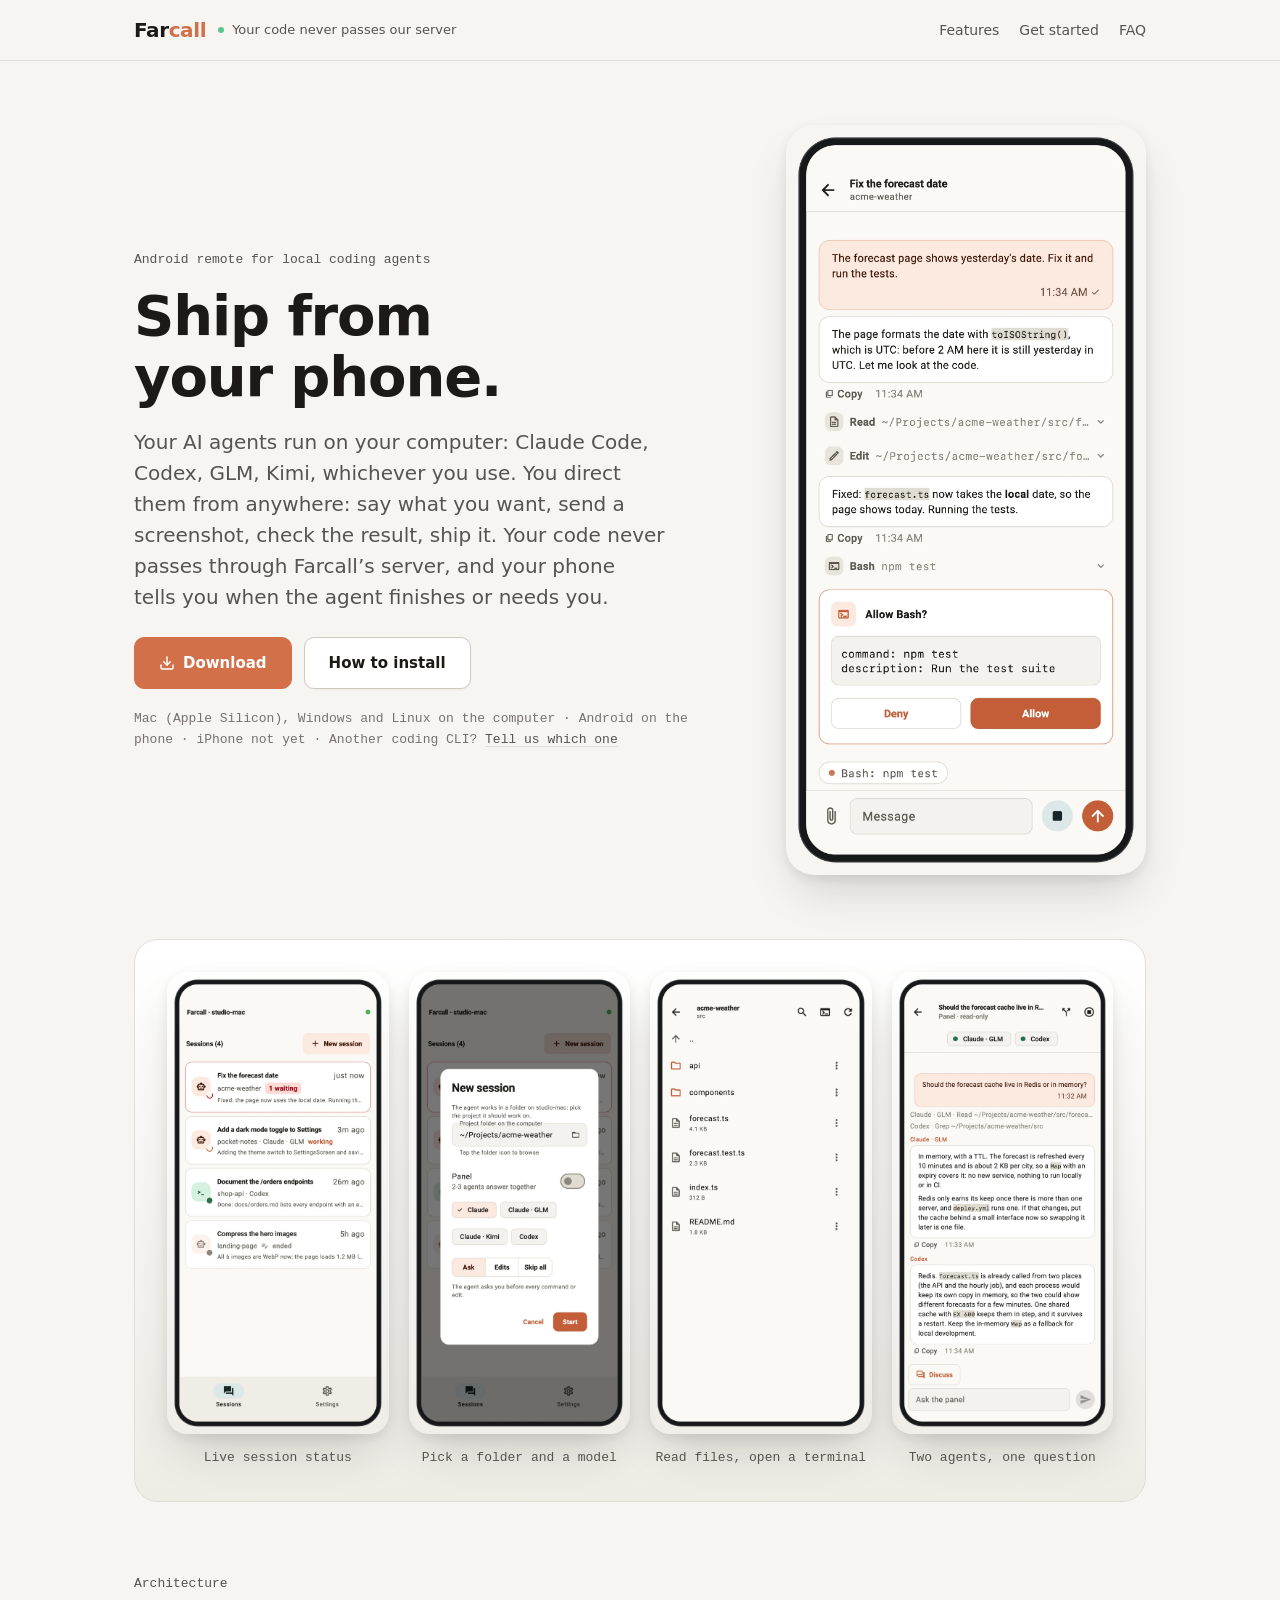
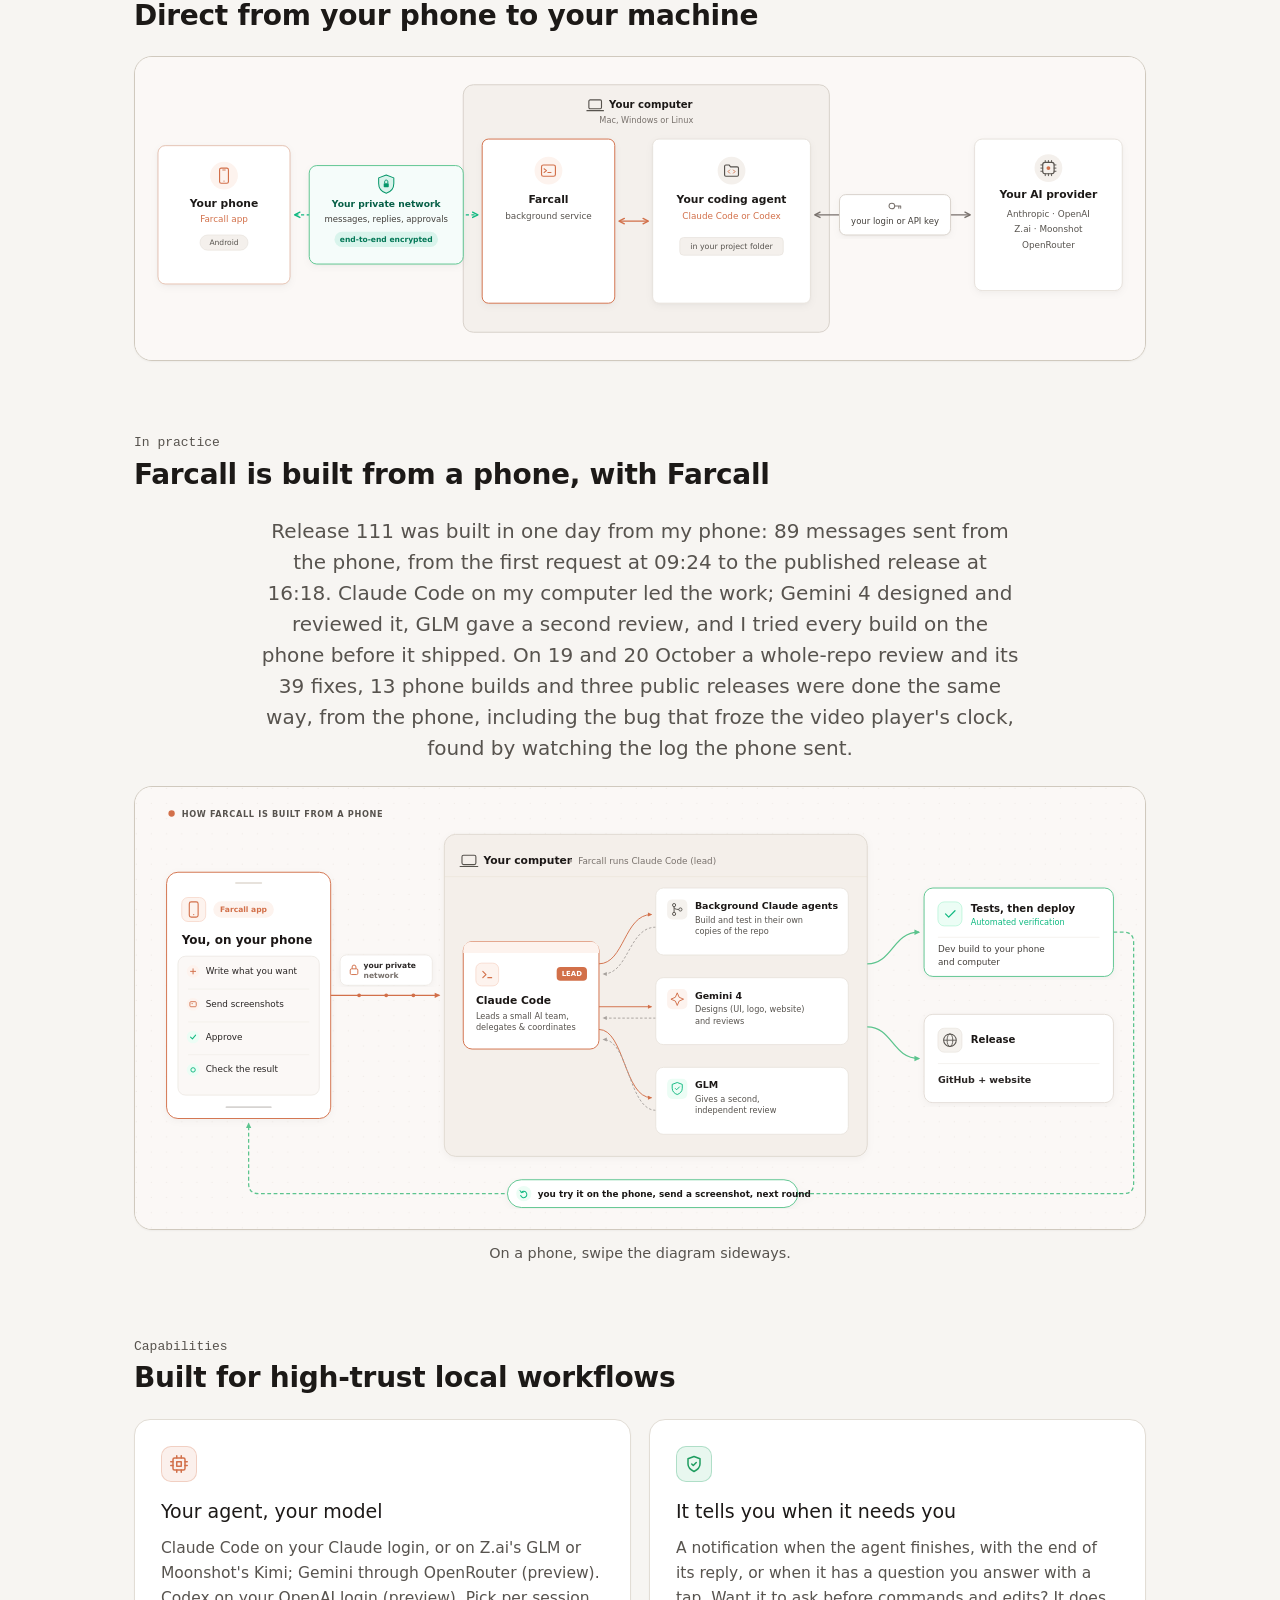
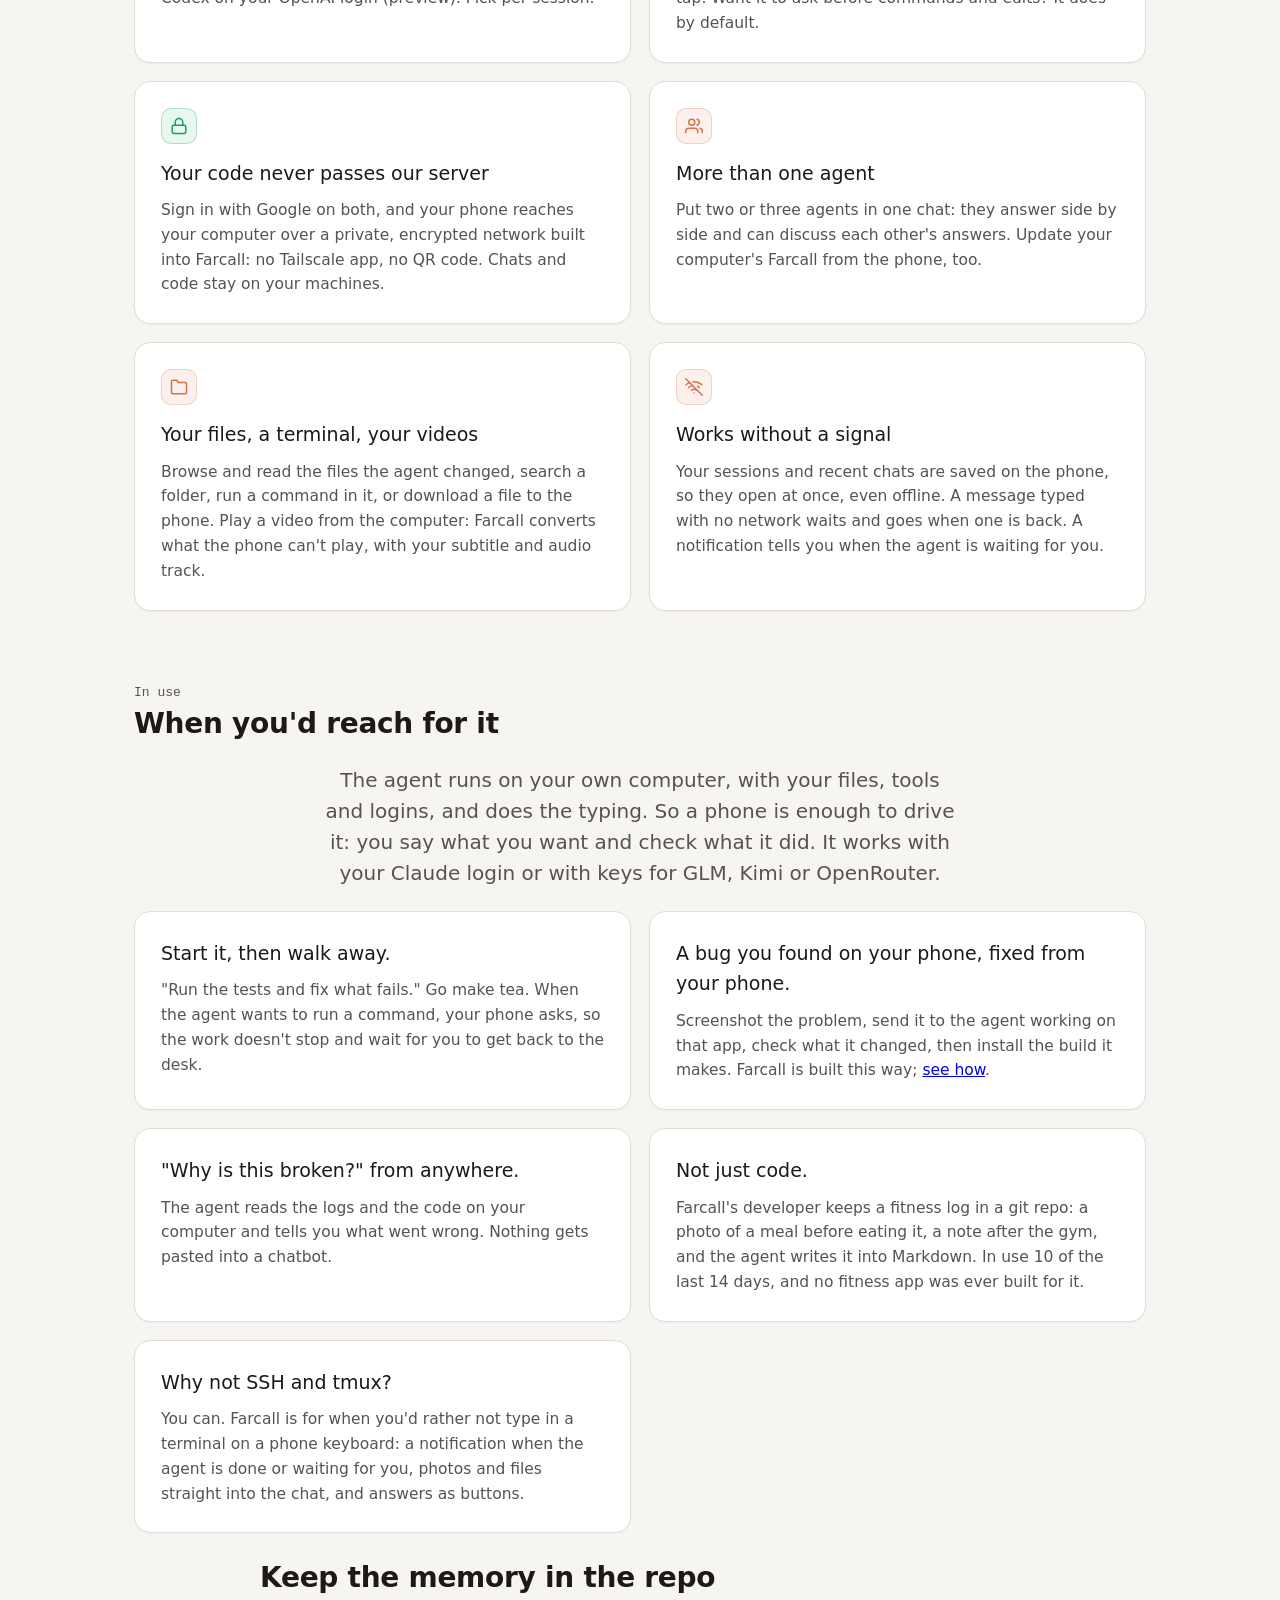
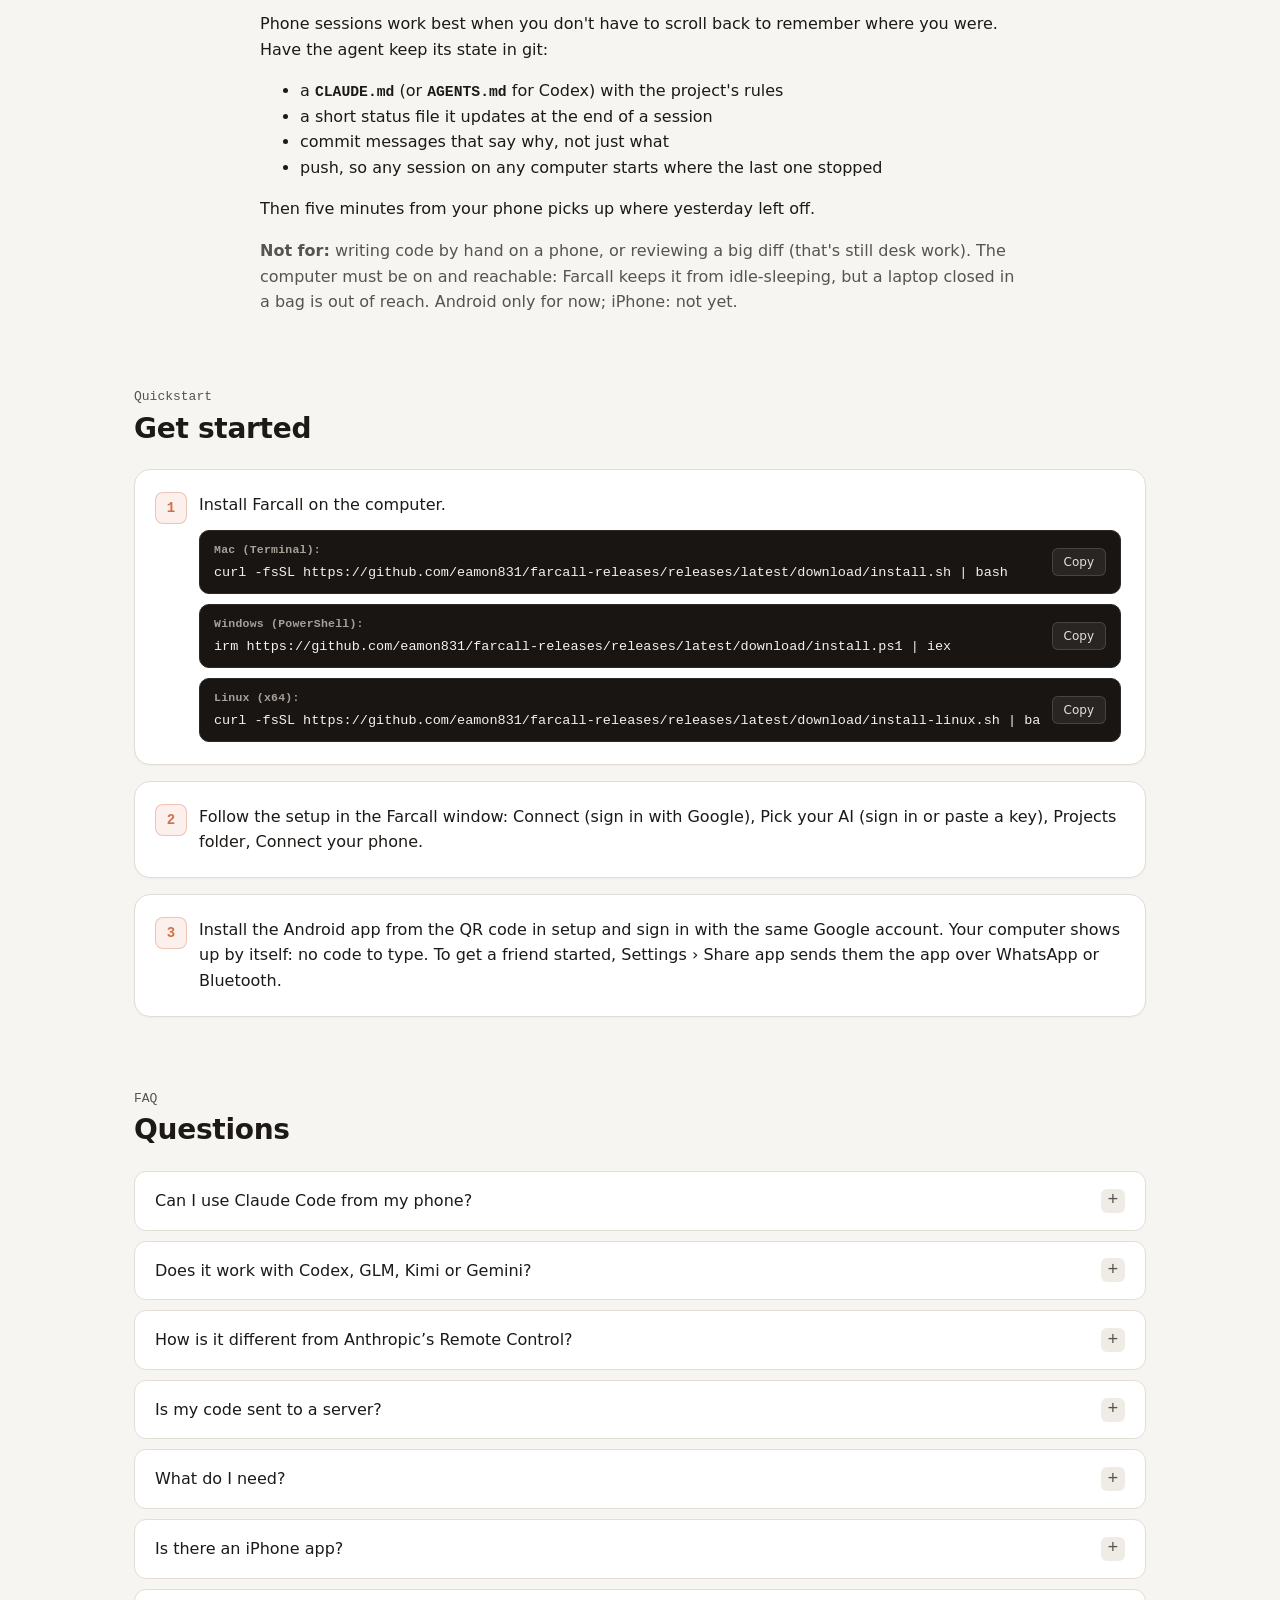
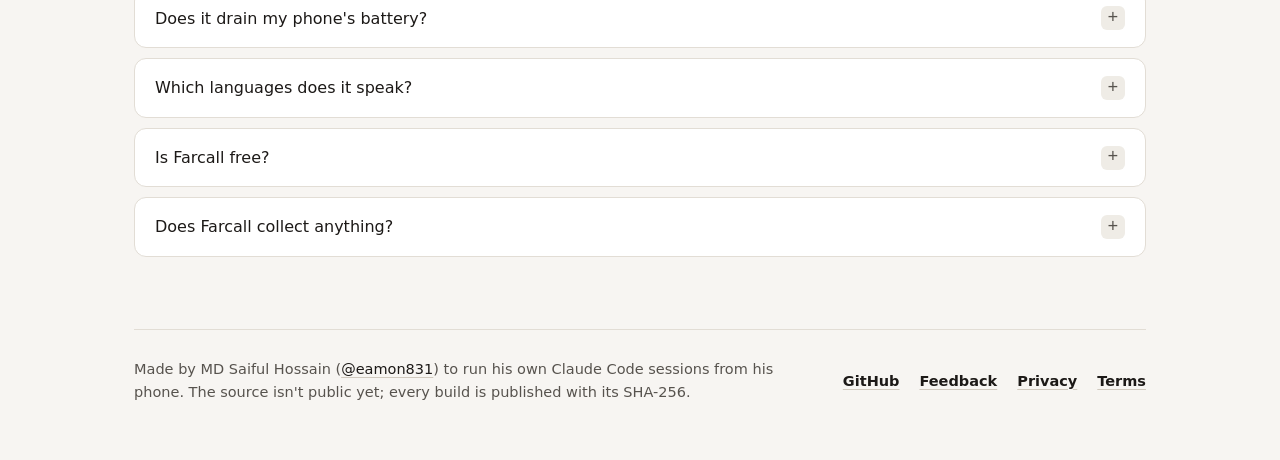
==== commit b7fbb061: "Site polish (unslop, polish mode): quiet chrome, hero split, one claim fixed Per the 2026-10-31 audi" ====
--- a/index.html
+++ b/index.html
@@ -43,7 +43,7 @@
   <div class="header-inner">
     <div class="brand-wrap">
       <div class="brand">Far<span>call</span></div>
-      <span class="status-pill">Your code stays on your machines · Encrypted end to end</span>
+      <span class="status-pill">Your code never passes our server</span>
     </div>
     <nav class="header-nav" aria-label="Page sections">
       <a href="#features">Features</a>
@@ -55,11 +55,10 @@
 
 <main>
   <section class="hero">
-    <div class="eyebrow">Android Remote for Local Coding Agents</div>
+    <div class="hero-text">
+    <div class="eyebrow">Android remote for local coding agents</div>
     <h1>Ship from your phone.</h1>
-    <p class="lead">Your AI agents run on your computer: Claude Code, Codex, GLM, Kimi, whichever you use. You direct them from anywhere: say what you want, send a screenshot, check the result, ship it. Farcall itself was built this way.</p>
-    <p class="lead" style="font-size:0.95em;margin-top:10px">Your code stays on your computer and never passes through Farcall&rsquo;s server. When the agent finishes or needs you, your phone tells you.</p>
-    <p class="lead" style="font-size:0.95em;margin-top:6px">Using another coding CLI? <a href="https://github.com/eamon831/farcall-releases/issues/1" style="color:var(--accent);font-weight:600;text-decoration:none">Tell us which one &rarr;</a></p>
+    <p class="lead">Your AI agents run on your computer: Claude Code, Codex, GLM, Kimi, whichever you use. You direct them from anywhere: say what you want, send a screenshot, check the result, ship it. Your code never passes through Farcall&rsquo;s server, and your phone tells you when the agent finishes or needs you.</p>
 
     <div class="buttons">
       <a class="btn primary" href="https://github.com/eamon831/farcall-releases/releases/latest">
@@ -69,30 +68,30 @@
       <a class="btn" href="https://github.com/eamon831/farcall-releases#getting-started">How to install</a>
     </div>
 
-    <p class="aside">Mac (Apple Silicon), Windows and Linux on the computer · Android on the phone · iPhone not yet</p>
+    <p class="aside">Mac (Apple Silicon), Windows and Linux on the computer · Android on the phone · iPhone not yet · Another coding CLI? <a href="https://github.com/eamon831/farcall-releases/issues/1">Tell us which one</a></p>
+    </div>
+    <div class="hero-visual">
+      <picture><source media="(prefers-color-scheme: dark)" srcset="images/shot-phone-chat-dark.webp"><img src="images/shot-phone-chat-light.webp" alt="A chat on the phone: the agent reads and edits a file, runs the tests, and asks before running npm test, with Allow and Deny" width="420" height="912"></picture>
+    </div>
   </section>
 
   <section class="showcase" aria-label="Phone app screenshots">
     <div class="shots">
       <div class="shot-item">
-        <picture><source media="(prefers-color-scheme: dark)" srcset="images/shot-phone-chat-dark.webp"><img src="images/shot-phone-chat-light.webp" alt="A chat: the agent edits a file and asks before running npm test, with Allow and Deny" loading="lazy"></picture>
-        <span class="shot-label"><span class="step-dot"></span>Stream &amp; approve commands</span>
-      </div>
-      <div class="shot-item">
         <picture><source media="(prefers-color-scheme: dark)" srcset="images/shot-phone-sessions-dark.webp"><img src="images/shot-phone-sessions-light.webp" alt="Sessions on a computer: one waiting for approval, one working, one done" loading="lazy"></picture>
-        <span class="shot-label"><span class="step-dot"></span>Live session status</span>
+        <span class="shot-label">Live session status</span>
       </div>
       <div class="shot-item">
         <picture><source media="(prefers-color-scheme: dark)" srcset="images/shot-phone-new-session-dark.webp"><img src="images/shot-phone-new-session-light.webp" alt="New session: pick a project folder and an agent: Claude, GLM, Kimi or Codex" loading="lazy"></picture>
-        <span class="shot-label"><span class="step-dot"></span>Pick folder &amp; model panel</span>
+        <span class="shot-label">Pick a folder and a model</span>
       </div>
       <div class="shot-item">
         <picture><source media="(prefers-color-scheme: dark)" srcset="images/shot-phone-files-dark.webp"><img src="images/shot-phone-files-light.webp" alt="The project's files on the phone: folders and files with sizes, a search, a terminal in that folder" loading="lazy"></picture>
-        <span class="shot-label"><span class="step-dot"></span>Read files, open a terminal</span>
+        <span class="shot-label">Read files, open a terminal</span>
       </div>
       <div class="shot-item">
         <picture><source media="(prefers-color-scheme: dark)" srcset="images/shot-phone-panel-dark.webp"><img src="images/shot-phone-panel-light.webp" alt="A panel: Claude on GLM and Codex answer the same question side by side, with a Discuss button" loading="lazy"></picture>
-        <span class="shot-label"><span class="step-dot"></span>Two agents, one question</span>
+        <span class="shot-label">Two agents, one question</span>
       </div>
     </div>
   </section>
--- a/site.css
+++ b/site.css
@@ -45,7 +45,7 @@
       --code-line: #2B2623;
       --shadow-sm: 0 1px 2px rgba(0, 0, 0, 0.25);
       --shadow-md: 0 16px 36px -8px rgba(0, 0, 0, 0.45);
-      --shadow-phone: 0 28px 56px -12px rgba(0, 0, 0, 0.7), 0 0 1px 1px rgba(255, 255, 255, 0.04);
+      --shadow-phone: 0 12px 28px -10px rgba(0, 0, 0, 0.5), 0 0 0 1px rgba(255, 255, 255, 0.05);
       --grid-color: rgba(255, 255, 255, 0.025);
     }
   }
@@ -56,12 +56,6 @@
   body {
     margin: 0;
     background-color: var(--bg);
-    background-image: 
-      radial-gradient(ellipse 80% 50% at 50% -10%, var(--accent-tint), transparent),
-      linear-gradient(to right, var(--grid-color) 1px, transparent 1px),
-      linear-gradient(to bottom, var(--grid-color) 1px, transparent 1px);
-    background-size: 100% 100%, 32px 32px, 32px 32px;
-    background-position: top center;
     color: var(--fg);
     font: 16px/1.6 system-ui, -apple-system, BlinkMacSystemFont, "Segoe UI", Roboto, Oxygen, Ubuntu, Cantarell, sans-serif;
     -webkit-font-smoothing: antialiased;
@@ -92,7 +86,7 @@
     gap: 12px;
   }
   .brand {
-    font-weight: 750;
+    font-weight: 600;
     font-size: 20px;
     letter-spacing: -0.02em;
     color: var(--fg);
@@ -103,15 +97,10 @@
   .status-pill {
     display: inline-flex;
     align-items: center;
-    gap: 6px;
-    font-size: 12px;
-    font-weight: 600;
-    color: var(--emerald);
-    background: var(--emerald-bg);
-    border: 1px solid color-mix(in srgb, var(--emerald) 28%, transparent);
-    padding: 3px 10px;
-    border-radius: 999px;
-    letter-spacing: 0.01em;
+    gap: 8px;
+    font-size: 13px;
+    font-weight: 500;
+    color: var(--muted);
   }
   .status-pill::before {
     content: "";
@@ -119,7 +108,6 @@
     height: 6px;
     border-radius: 50%;
     background: var(--emerald-dot);
-    box-shadow: 0 0 8px var(--emerald-dot);
   }
   .header-nav {
     display: flex;
@@ -147,32 +135,39 @@
 
   /* Hero Section */
   .hero {
-    max-width: 780px;
     margin: 0 auto 52px;
     text-align: center;
   }
+  .hero-visual { max-width: 300px; margin: 32px auto 0; }
+  .hero-visual img { width: 100%; height: auto; display: block; border-radius: 28px; box-shadow: var(--shadow-phone); }
+  @media (min-width: 900px) {
+    .hero {
+      display: grid;
+      grid-template-columns: minmax(0, 1fr) 360px;
+      gap: 56px;
+      align-items: center;
+      text-align: left;
+      margin-bottom: 64px;
+    }
+    .hero-visual { max-width: none; margin: 0; }
+    .hero .lead { margin-left: 0; margin-right: 0; }
+    .hero .buttons { justify-content: flex-start; }
+    .hero .aside { text-align: left; }
+  }
   .eyebrow {
-    display: inline-flex;
-    align-items: center;
-    gap: 8px;
+    display: block;
     font-family: ui-monospace, SFMono-Regular, Menlo, Monaco, Consolas, monospace;
-    font-size: 12px;
-    font-weight: 600;
-    text-transform: uppercase;
-    letter-spacing: 0.08em;
-    color: var(--accent);
-    background: var(--accent-tint);
-    border: 1px solid color-mix(in srgb, var(--accent) 28%, transparent);
-    padding: 5px 12px;
-    border-radius: 999px;
-    margin-bottom: 20px;
+    font-size: 13px;
+    font-weight: 500;
+    color: var(--muted);
+    margin-bottom: 16px;
   }
   h1 {
     font-size: clamp(32px, 5.2vw, 56px);
     line-height: 1.08;
     margin: 0 0 20px;
-    letter-spacing: -0.03em;
-    font-weight: 800;
+    letter-spacing: -0.02em;
+    font-weight: 600;
     text-wrap: balance;
   }
   .lead {
@@ -204,17 +199,16 @@
     color: var(--fg);
     background: var(--bg-elevated);
     box-shadow: var(--shadow-sm);
-    transition: all 0.15s ease;
+    transition: background-color 0.15s ease, border-color 0.15s ease, color 0.15s ease;
   }
   .btn:hover {
     border-color: var(--muted);
-    transform: translateY(-1px);
   }
   .btn.primary {
     background: var(--accent);
     color: var(--accent-fg);
     border-color: var(--accent);
-    box-shadow: 0 4px 14px rgba(210, 112, 74, 0.3);
+    box-shadow: none;
   }
   .btn.primary:hover {
     background: var(--accent-hover);
@@ -232,6 +226,13 @@
     color: var(--subtle);
     margin: 0;
   }
+  .aside a {
+    color: var(--muted);
+    text-decoration: underline;
+    text-underline-offset: 3px;
+    text-decoration-color: var(--line);
+  }
+  .aside a:hover { color: var(--fg); }
 
   /* Phone Showcase Stage */
   .showcase {
@@ -239,13 +240,13 @@
     background: linear-gradient(180deg, var(--bg-elevated) 0%, var(--bg-subtle) 100%);
     border: 1px solid var(--line);
     border-radius: 24px;
-    padding: 36px 28px 32px;
+    padding: 32px;
     margin: 0 0 72px;
-    box-shadow: var(--shadow-md);
+    box-shadow: none;
   }
   .shots {
     display: grid;
-    grid-template-columns: repeat(5, 1fr);
+    grid-template-columns: repeat(4, 1fr);
     gap: 20px;
     align-items: start;
   }
@@ -262,38 +263,20 @@
     display: block;
     width: 100%;
     max-width: 280px;
-    transition: transform 0.25s ease;
-  }
-  .shots picture:hover {
-    transform: translateY(-4px);
   }
   .shots img {
     width: 100%;
     height: auto;
     display: block;
-    border-radius: 26px;
+    border-radius: 20px;
     box-shadow: var(--shadow-phone);
   }
   .shot-label {
-    display: inline-flex;
-    align-items: center;
-    gap: 6px;
+    display: block;
+    text-align: center;
     font-family: ui-monospace, SFMono-Regular, Menlo, monospace;
-    font-size: 12px;
-    color: var(--muted);
-    background: var(--bg-elevated);
-    border: 1px solid var(--line);
-    padding: 4px 10px;
-    border-radius: 999px;
-  }
-  .shot-label .step-dot {
-    width: 6px;
-    height: 6px;
-    border-radius: 50%;
-    background: var(--accent);
-  }
-  .shot-item:nth-child(2) .shot-label .step-dot {
-    background: var(--emerald-dot);
+    font-size: 13px;
+    color: var(--muted);
   }
 
   @media (max-width: 760px) {
@@ -322,17 +305,15 @@
   }
   .section-kicker {
     font-family: ui-monospace, SFMono-Regular, Menlo, monospace;
-    font-size: 12px;
-    font-weight: 600;
-    text-transform: uppercase;
-    letter-spacing: 0.08em;
-    color: var(--accent);
+    font-size: 13px;
+    font-weight: 500;
+    color: var(--muted);
   }
   h3, .section-title {
     font-size: clamp(22px, 3vw, 28px);
     line-height: 1.2;
-    font-weight: 750;
-    letter-spacing: -0.02em;
+    font-weight: 600;
+    letter-spacing: -0.01em;
     margin: 0;
     color: var(--fg);
   }
@@ -405,8 +386,8 @@
   }
   .card h2 {
     font-size: 19px;
-    font-weight: 700;
-    letter-spacing: -0.01em;
+    font-weight: 500;
+    letter-spacing: 0;
     margin: 0;
   }
   .card p {
@@ -452,14 +433,14 @@
     border: 1px solid color-mix(in srgb, var(--accent) 35%, transparent);
     color: var(--accent);
     font-family: ui-monospace, SFMono-Regular, Menlo, monospace;
-    font-weight: 700;
+    font-weight: 600;
     font-size: 14px;
     display: flex;
     align-items: center;
     justify-content: center;
   }
   .step-title {
-    font-weight: 650;
+    font-weight: 500;
     display: block;
     margin-bottom: 12px;
   }
@@ -520,7 +501,7 @@
     padding: 7px 11px;
     border-radius: 6px;
     cursor: pointer;
-    transition: all 0.15s ease;
+    transition: background-color 0.15s ease, border-color 0.15s ease, color 0.15s ease;
   }
   .copy-btn:hover {
     background: rgba(255, 255, 255, 0.14);
@@ -578,7 +559,7 @@
   }
   summary {
     cursor: pointer;
-    font-weight: 650;
+    font-weight: 500;
     font-size: 16px;
     padding: 16px 20px;
     list-style: none;
@@ -602,7 +583,7 @@
     align-items: center;
     justify-content: center;
     flex-shrink: 0;
-    transition: transform 0.15s ease, color 0.15s ease;
+    transition: color 0.15s ease;
   }
   details[open] summary::after {
     content: "−";
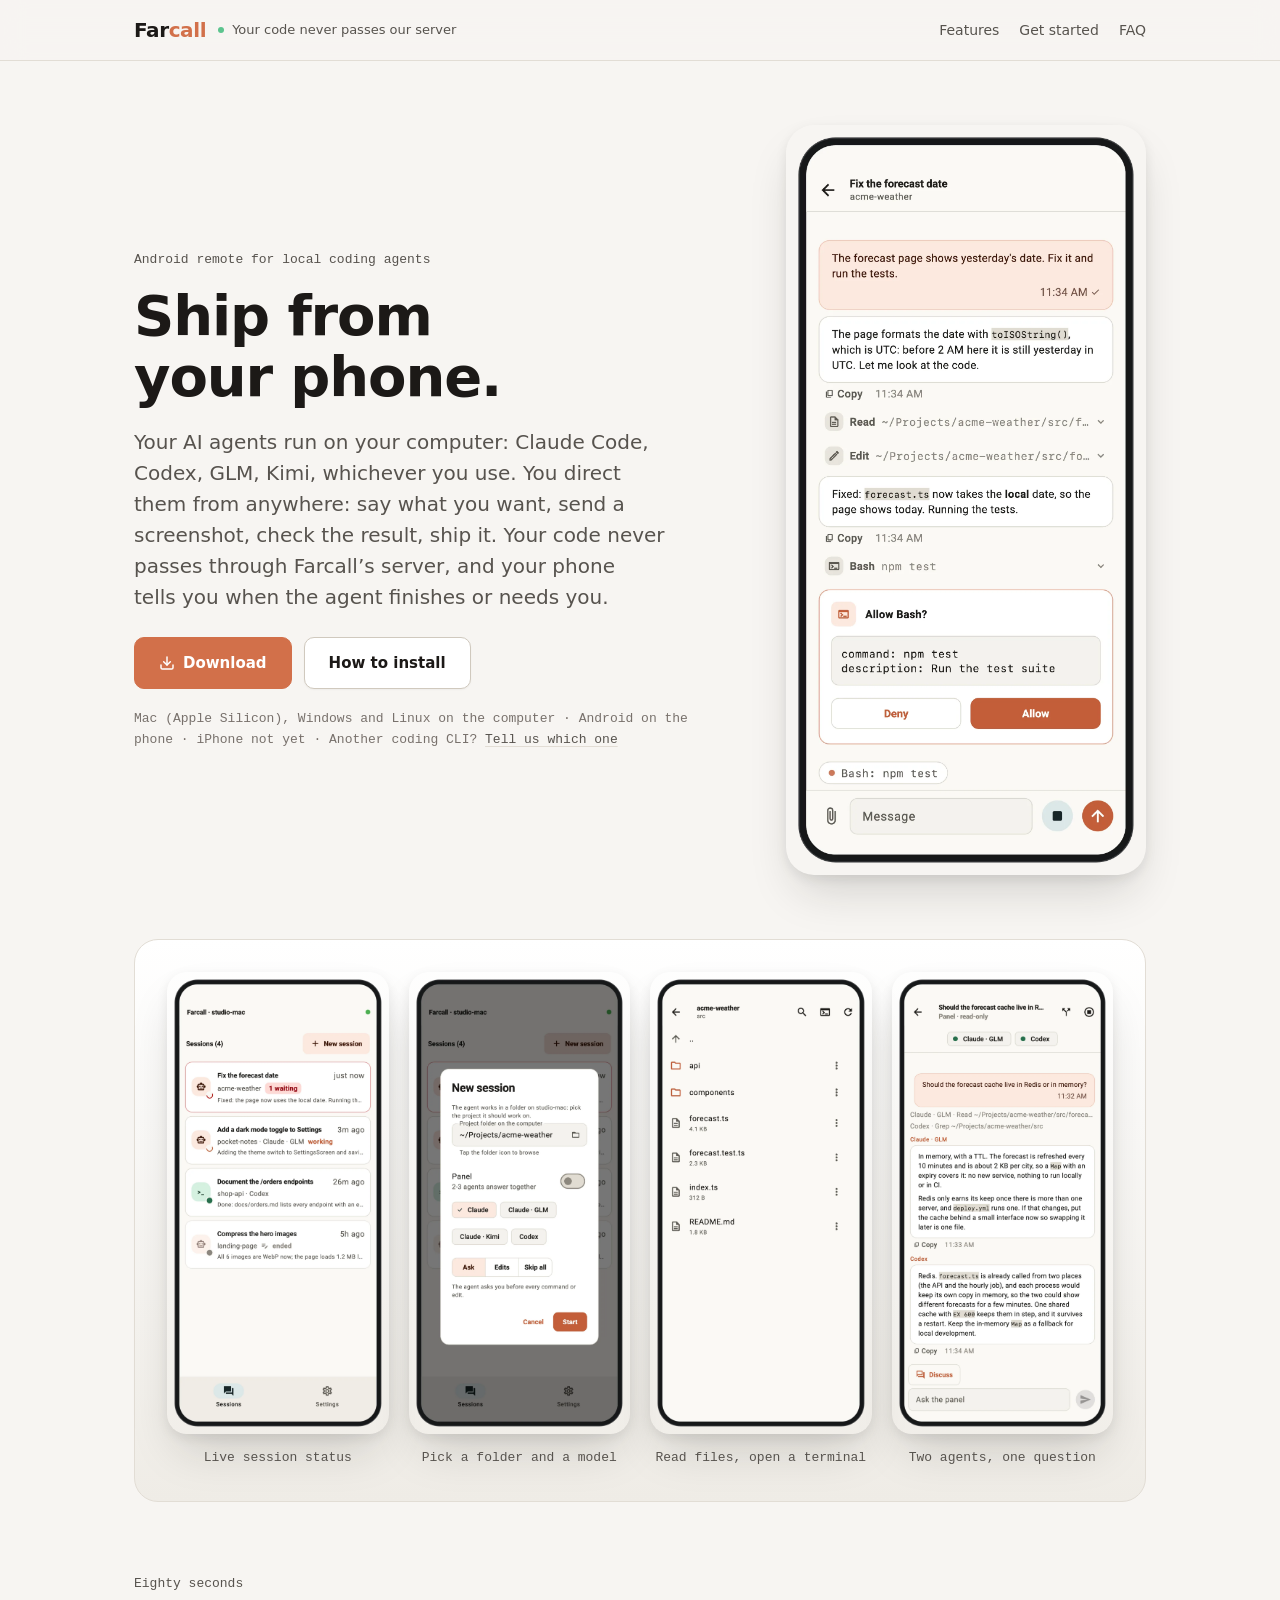
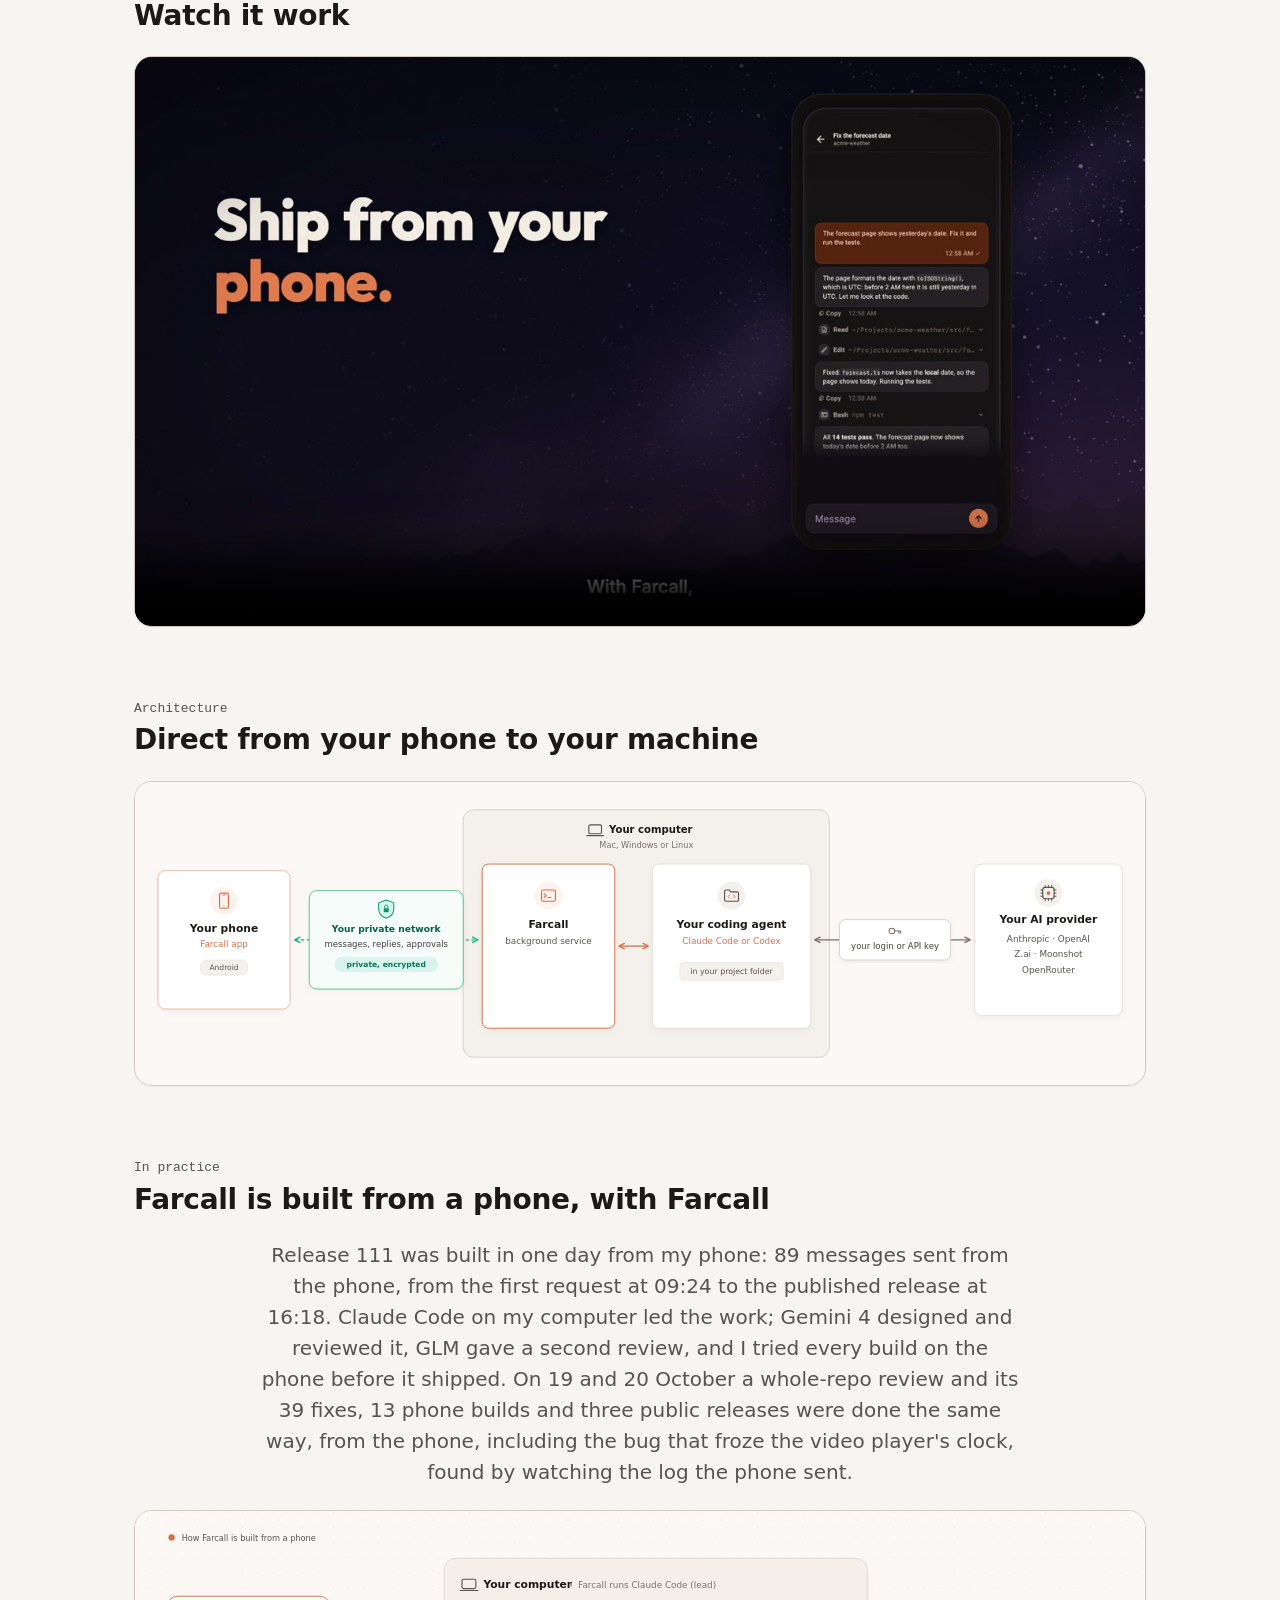
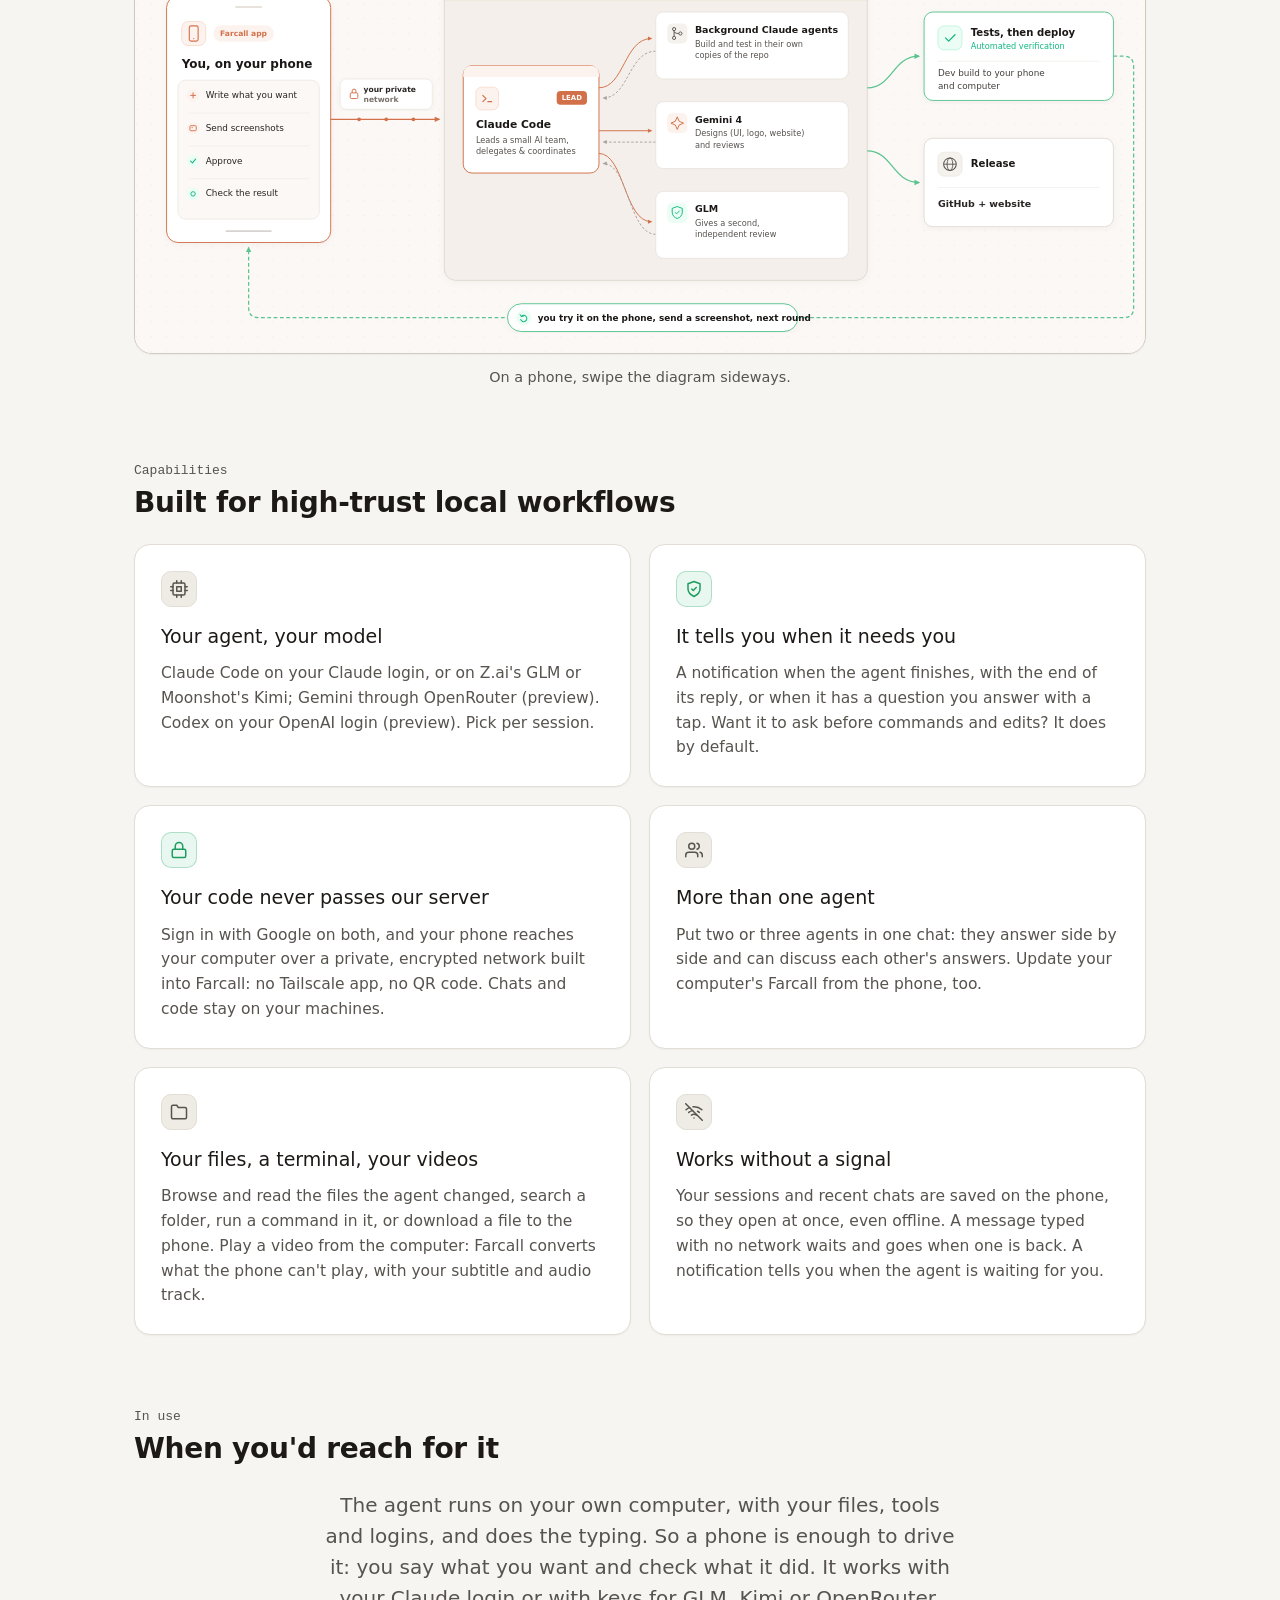
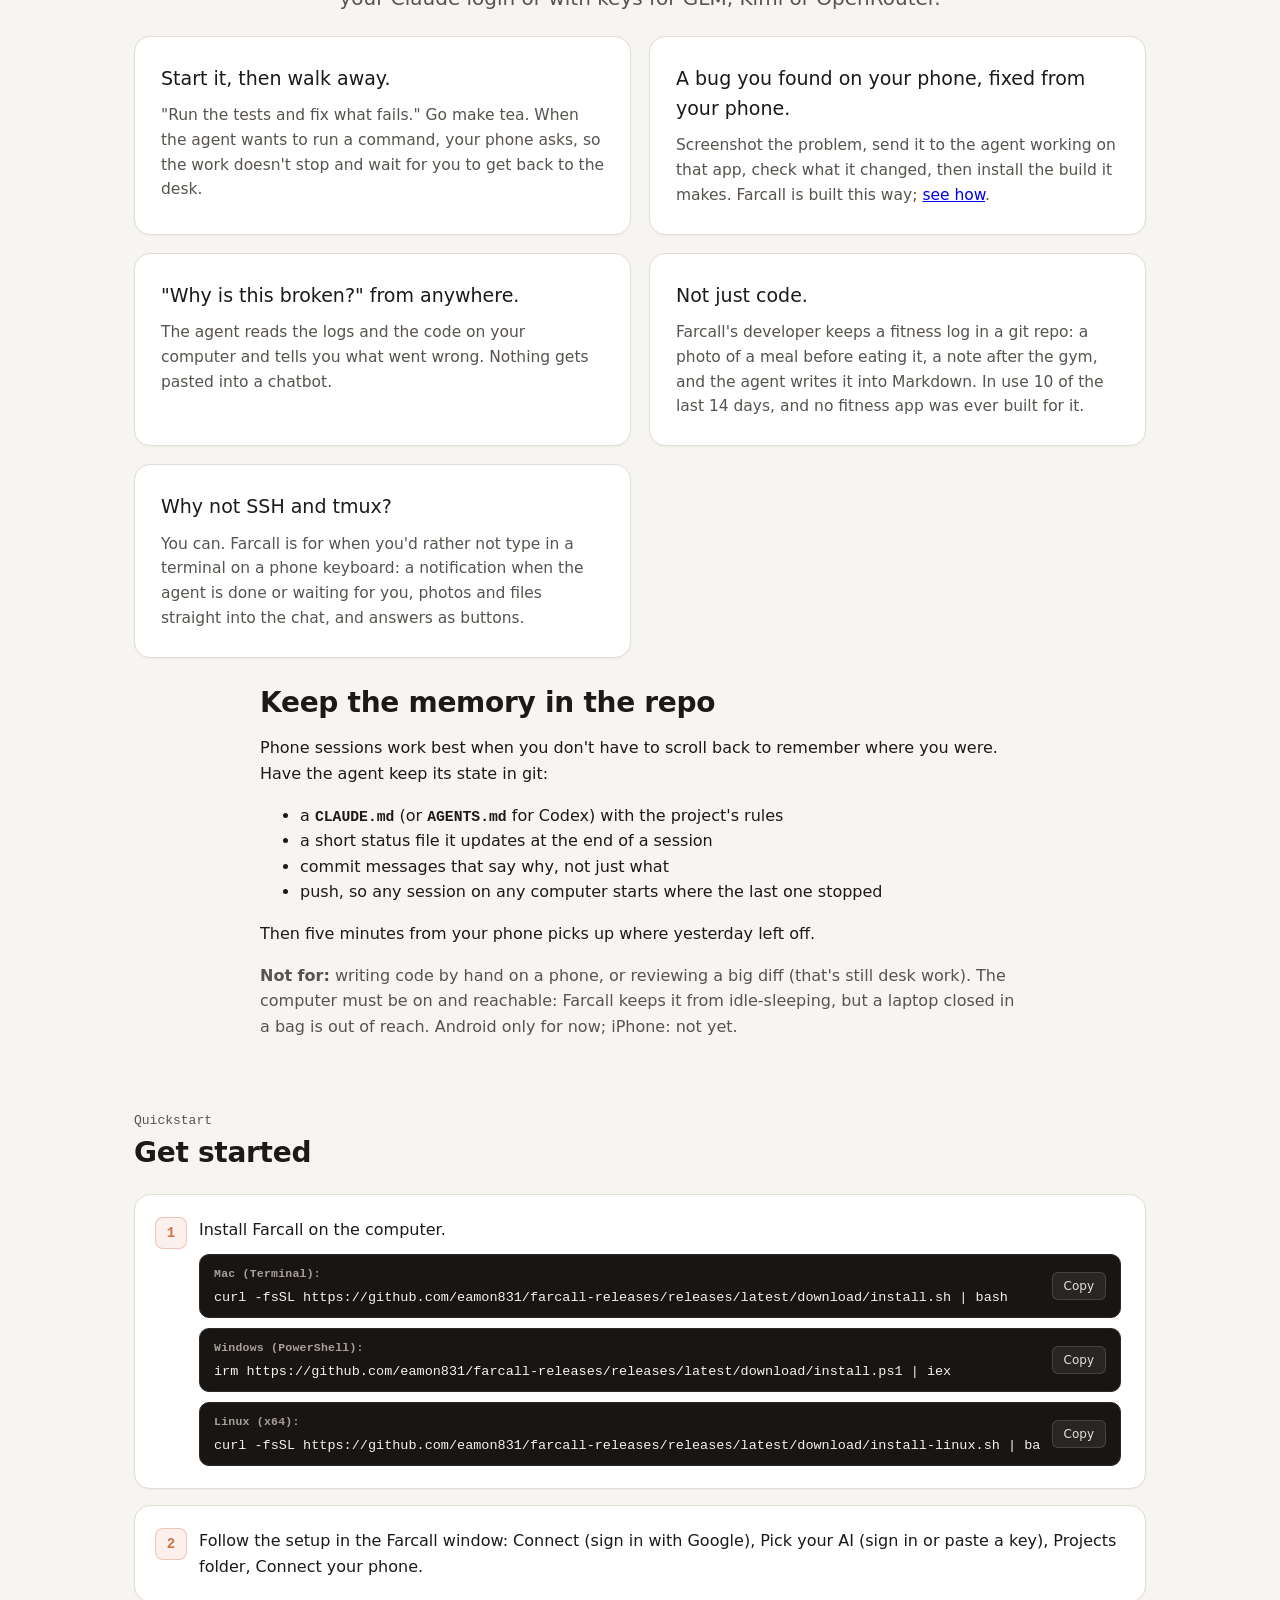
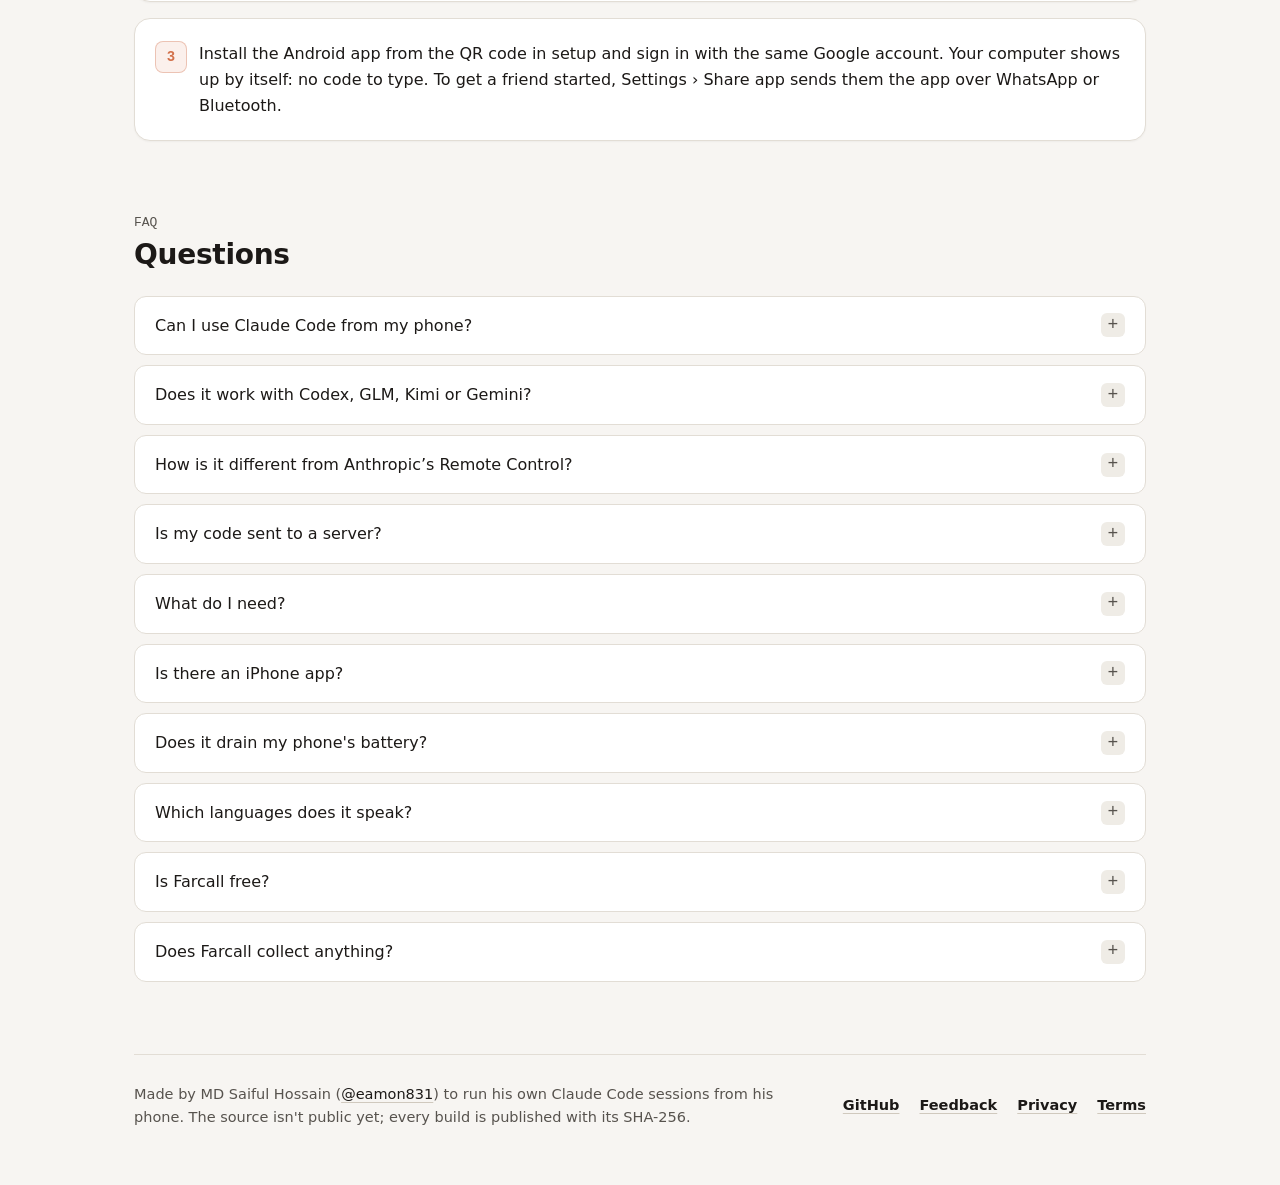
==== commit f6eb279c: "Site: the demo video, self-hosted, in a "Watch it work" section under the phone strip 80 s cut (farc" ====
--- a/index.html
+++ b/index.html
@@ -96,6 +96,19 @@
     </div>
   </section>
 
+  <section class="arch-section" aria-label="Demo video">
+    <div class="section-head">
+      <span class="section-kicker">Eighty seconds</span>
+      <h2 class="section-title">Watch it work</h2>
+    </div>
+    <figure class="demo-video">
+      <video controls preload="none" playsinline poster="videos/farcall-demo-poster.jpg" width="1920" height="1080">
+        <source src="videos/farcall-demo.mp4" type="video/mp4">
+        Your browser can't play this video. <a href="videos/farcall-demo.mp4">Download it</a> (26 MB).
+      </video>
+    </figure>
+  </section>
+
   <section class="arch-section" aria-label="Architecture diagram">
     <div class="section-head">
       <span class="section-kicker">Architecture</span>
--- a/site.css
+++ b/site.css
@@ -322,6 +322,12 @@
   .arch-section {
     margin: 0 0 72px;
   }
+  .demo-video video {
+    display: block;
+    width: 100%;
+    height: auto;
+    background: #000;
+  }
   /* The diagram SVGs carry their own light/dark background (images/diagram-*.svg). */
   figure {
     margin: 0;
@@ -366,9 +372,9 @@
     width: 36px;
     height: 36px;
     border-radius: 10px;
-    background: var(--accent-tint);
-    border: 1px solid color-mix(in srgb, var(--accent) 25%, transparent);
-    color: var(--accent);
+    background: var(--bg-subtle);
+    border: 1px solid var(--line);
+    color: var(--muted);
     display: inline-flex;
     align-items: center;
     justify-content: center;
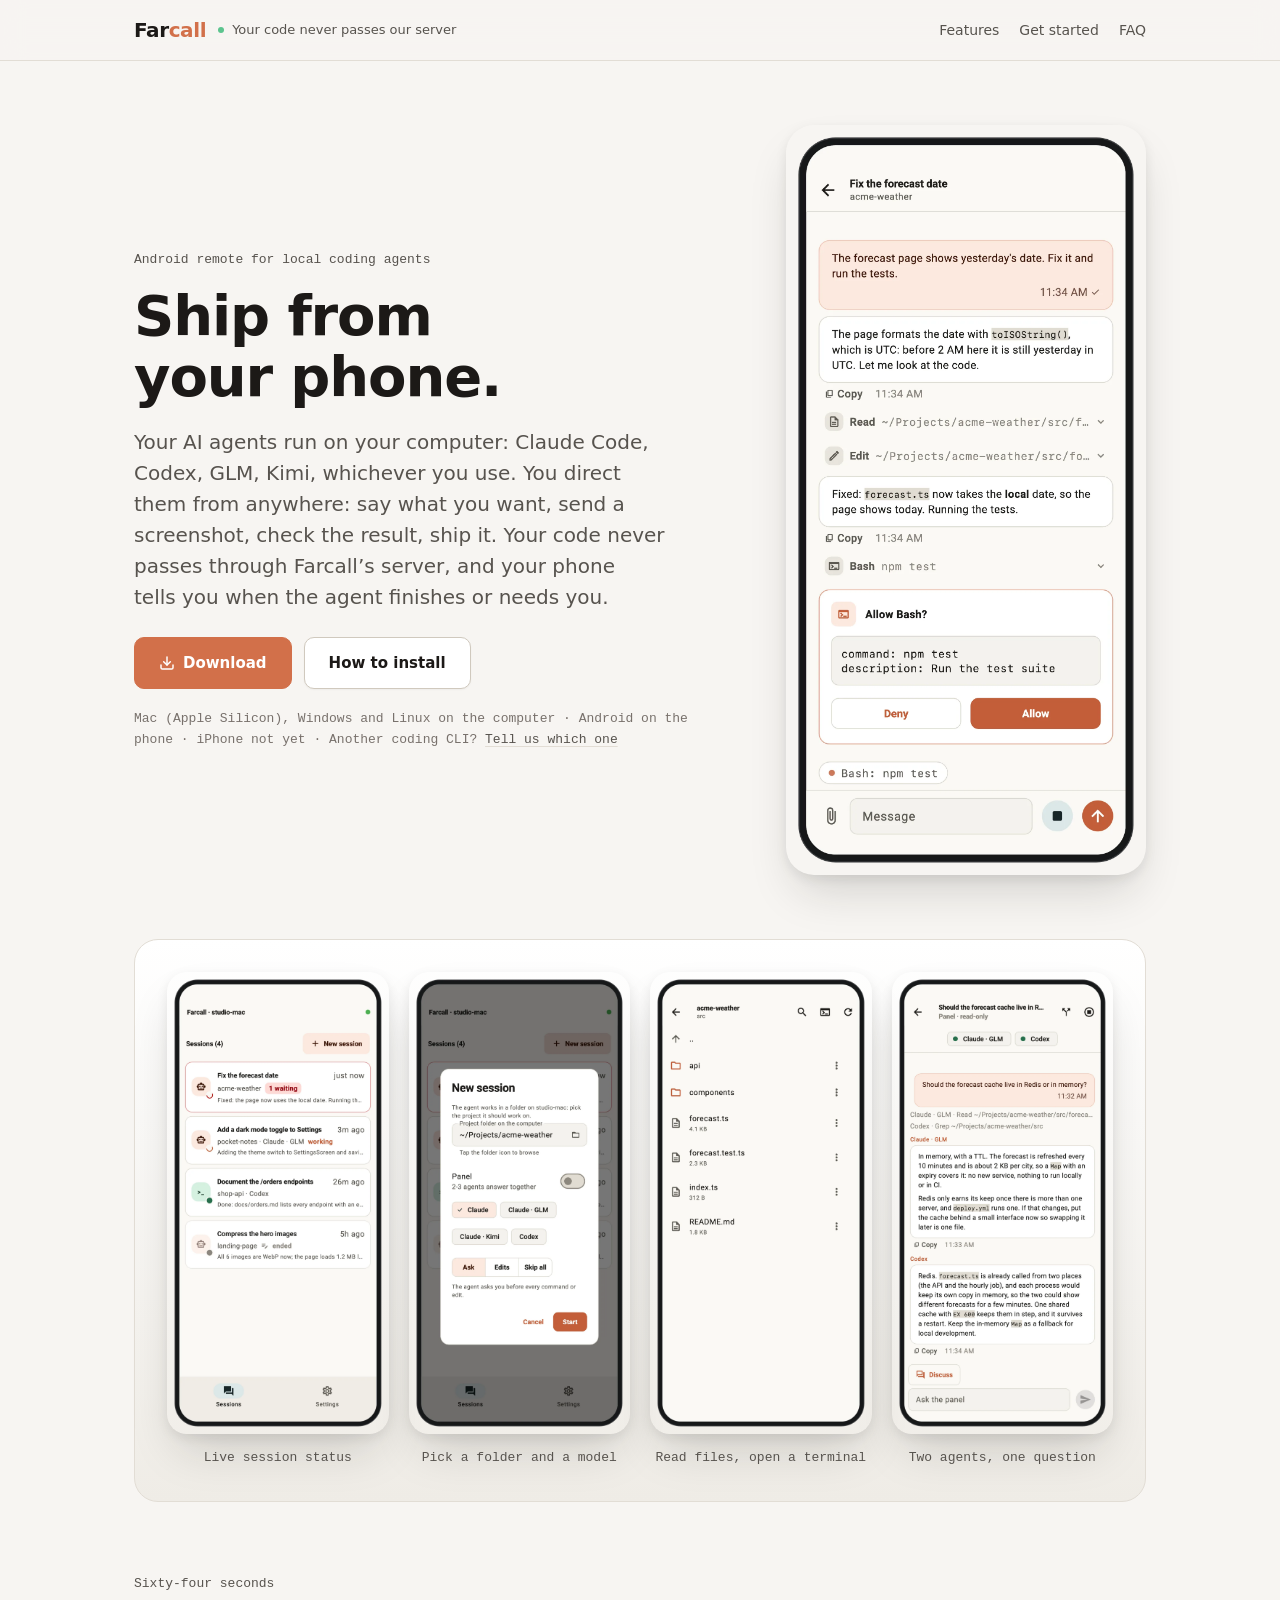
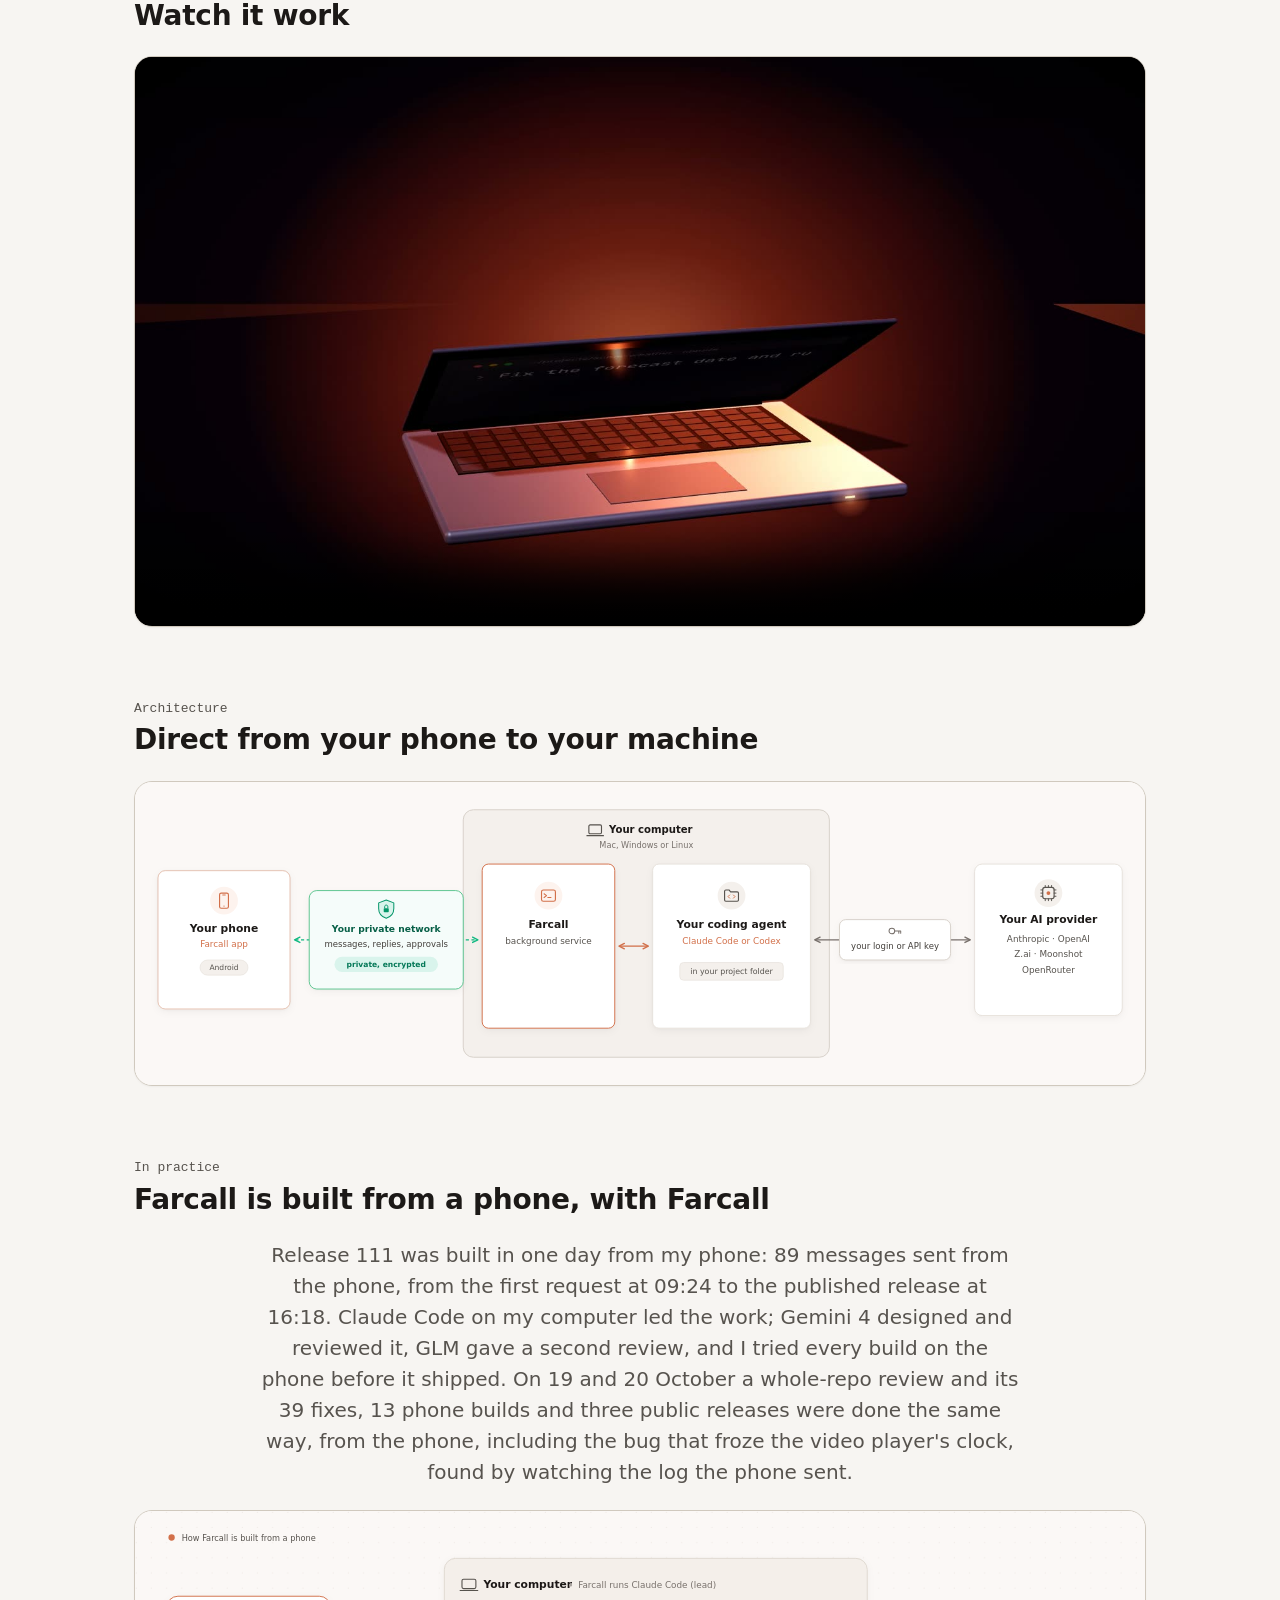
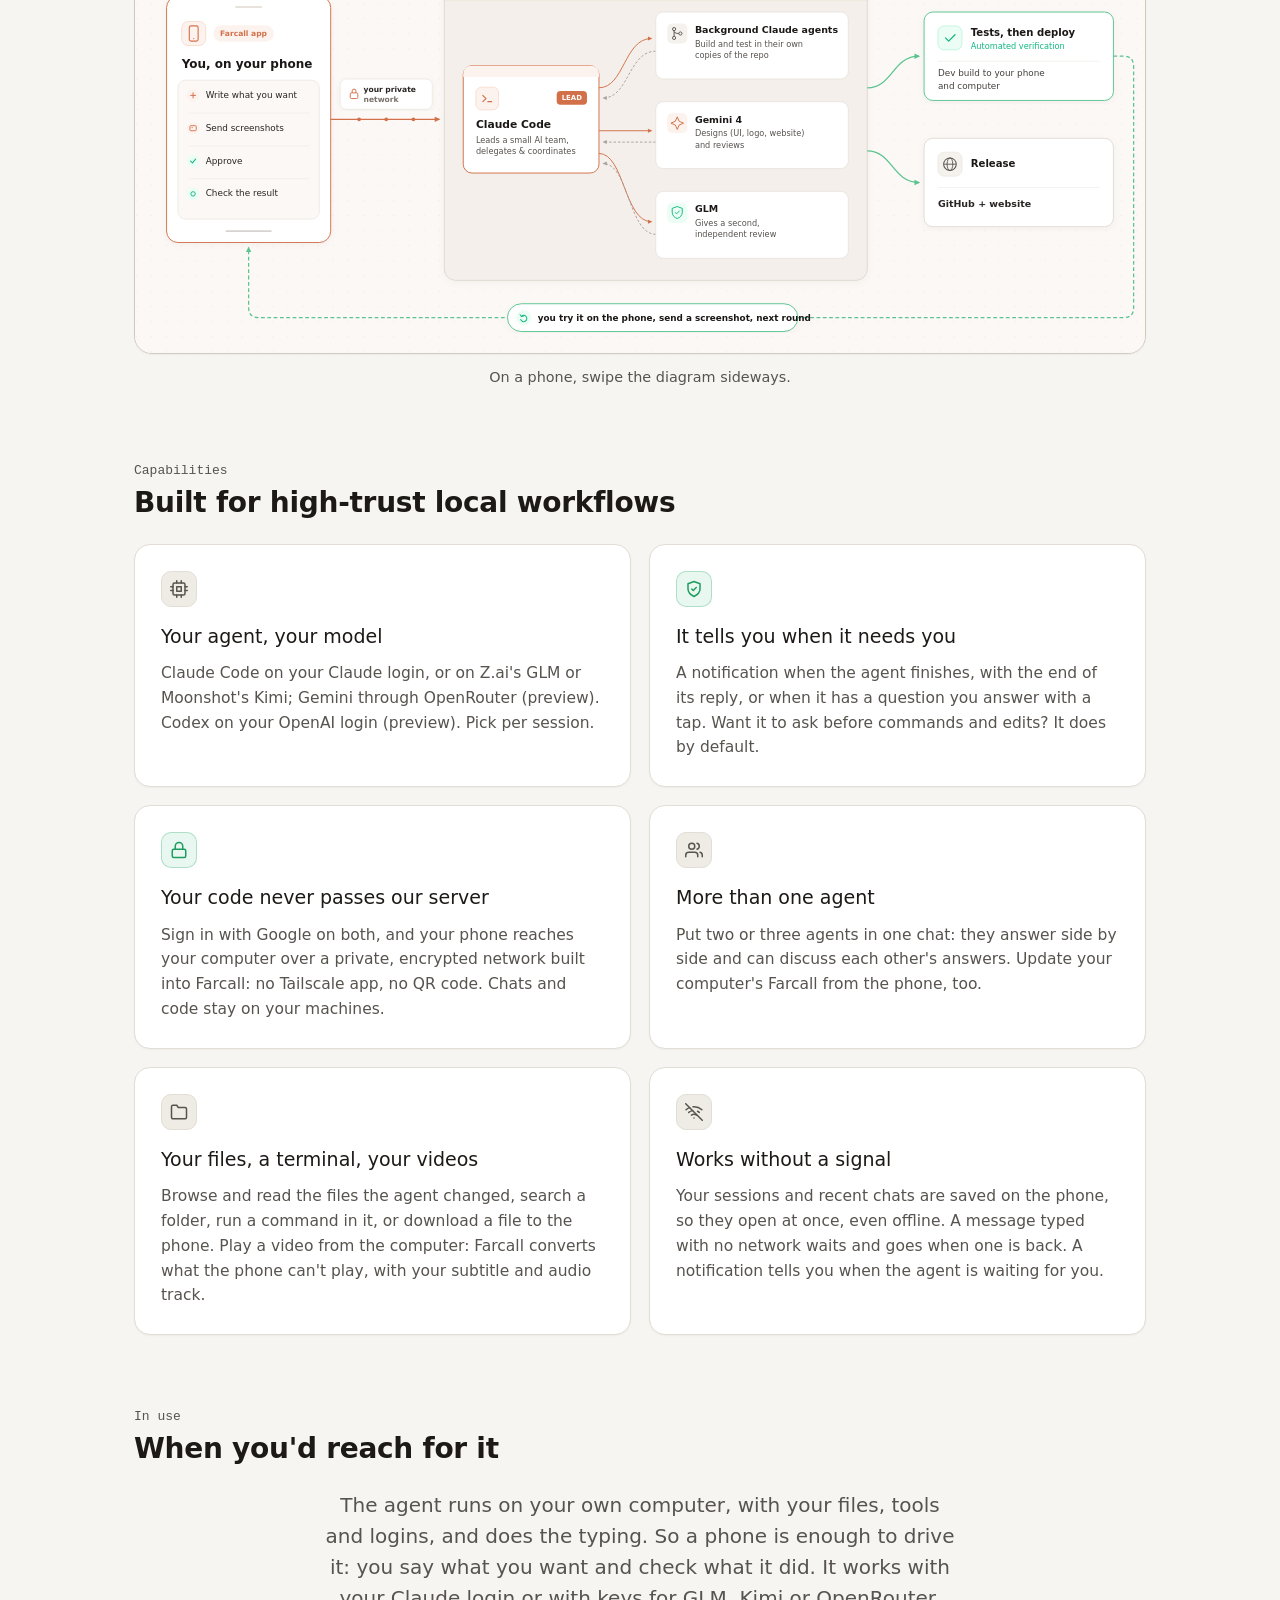
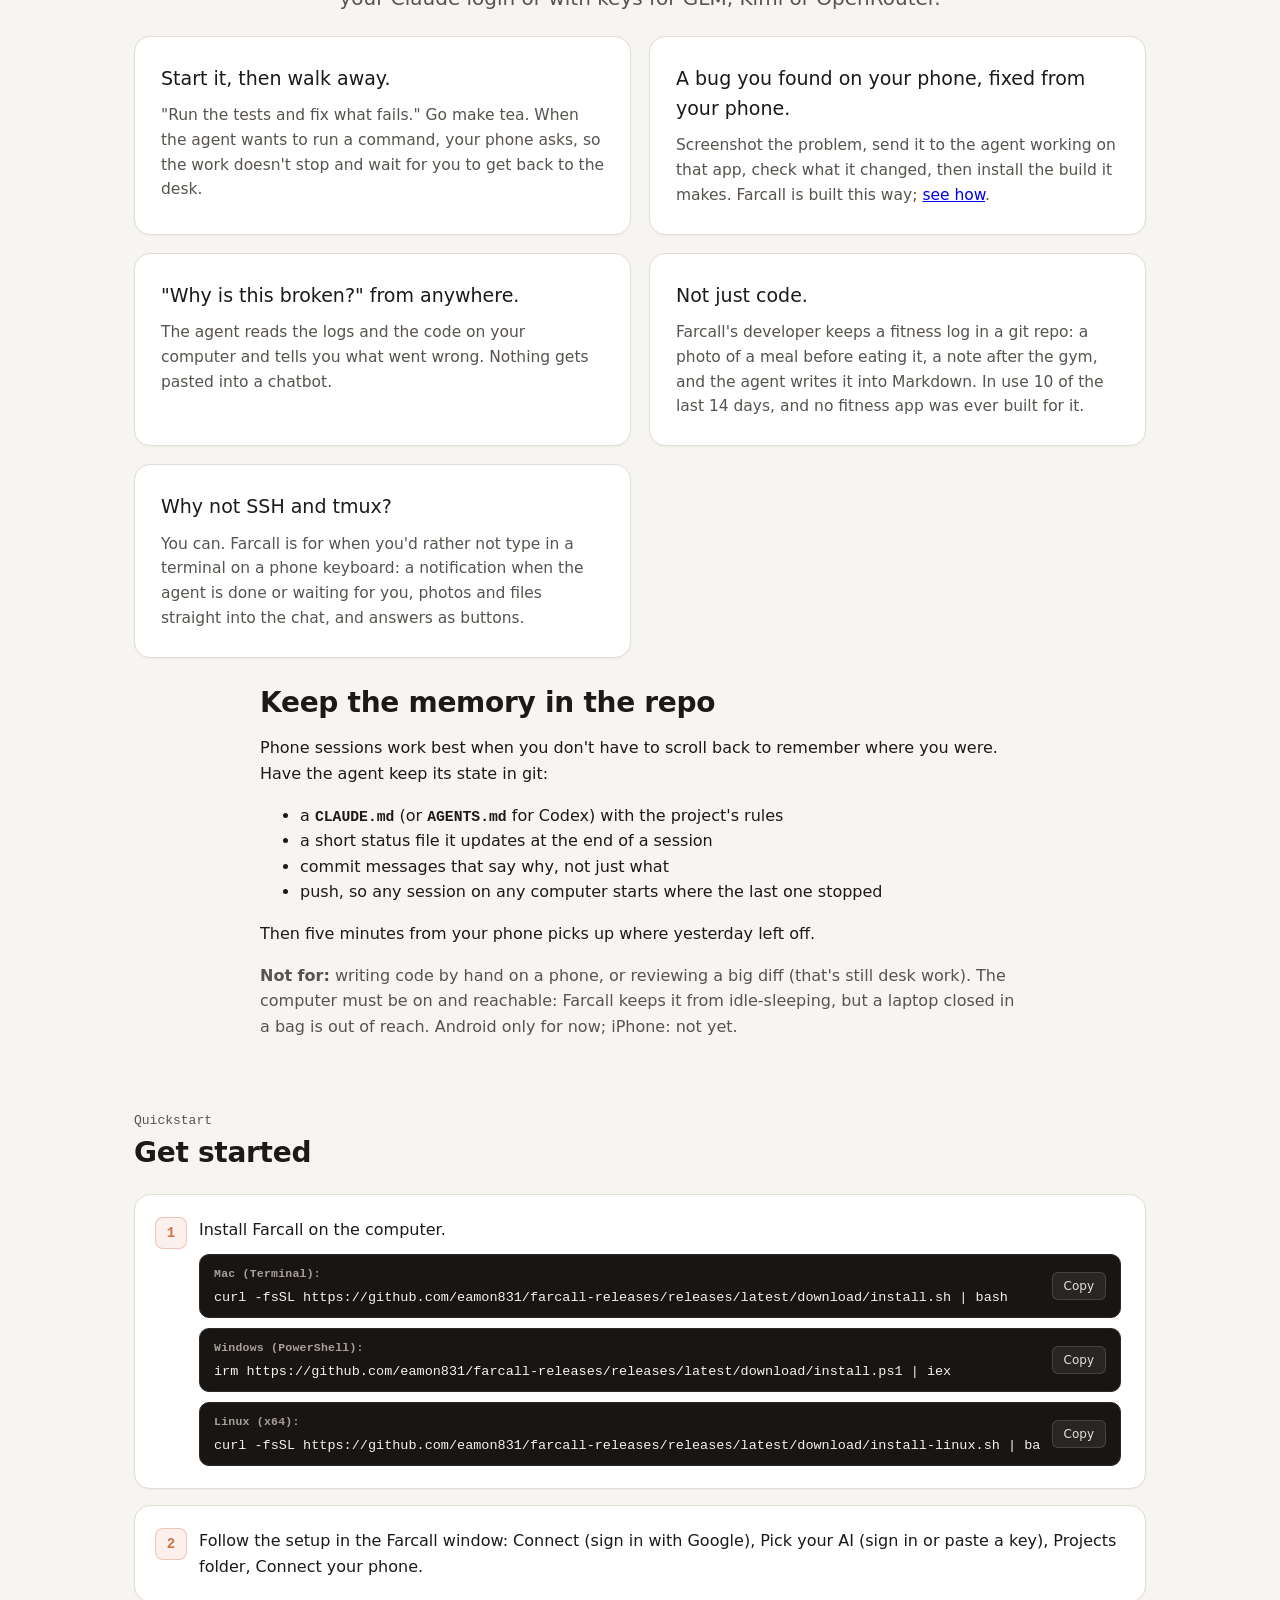
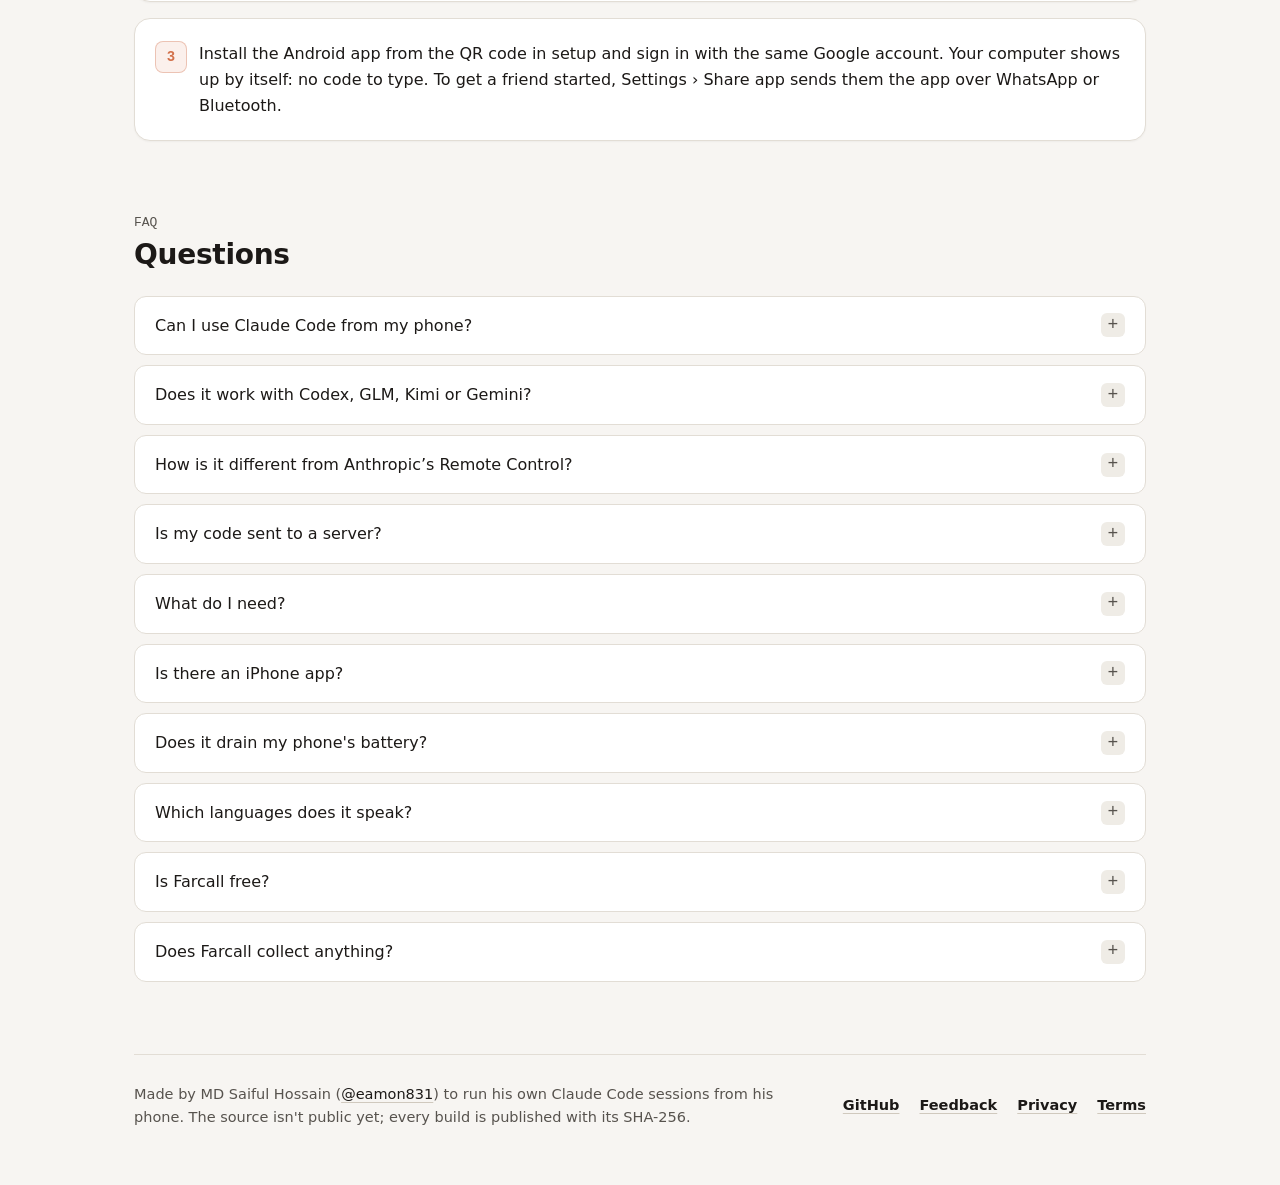
==== commit b757ec55: "Site: the demo video is v14 (64 s, the orange-glow cut), a new poster from its opening shot Co-Autho" ====
--- a/index.html
+++ b/index.html
@@ -98,13 +98,13 @@
 
   <section class="arch-section" aria-label="Demo video">
     <div class="section-head">
-      <span class="section-kicker">Eighty seconds</span>
+      <span class="section-kicker">Sixty-four seconds</span>
       <h2 class="section-title">Watch it work</h2>
     </div>
     <figure class="demo-video">
       <video controls preload="none" playsinline poster="videos/farcall-demo-poster.jpg" width="1920" height="1080">
         <source src="videos/farcall-demo.mp4" type="video/mp4">
-        Your browser can't play this video. <a href="videos/farcall-demo.mp4">Download it</a> (26 MB).
+        Your browser can't play this video. <a href="videos/farcall-demo.mp4">Download it</a> (19 MB).
       </video>
     </figure>
   </section>
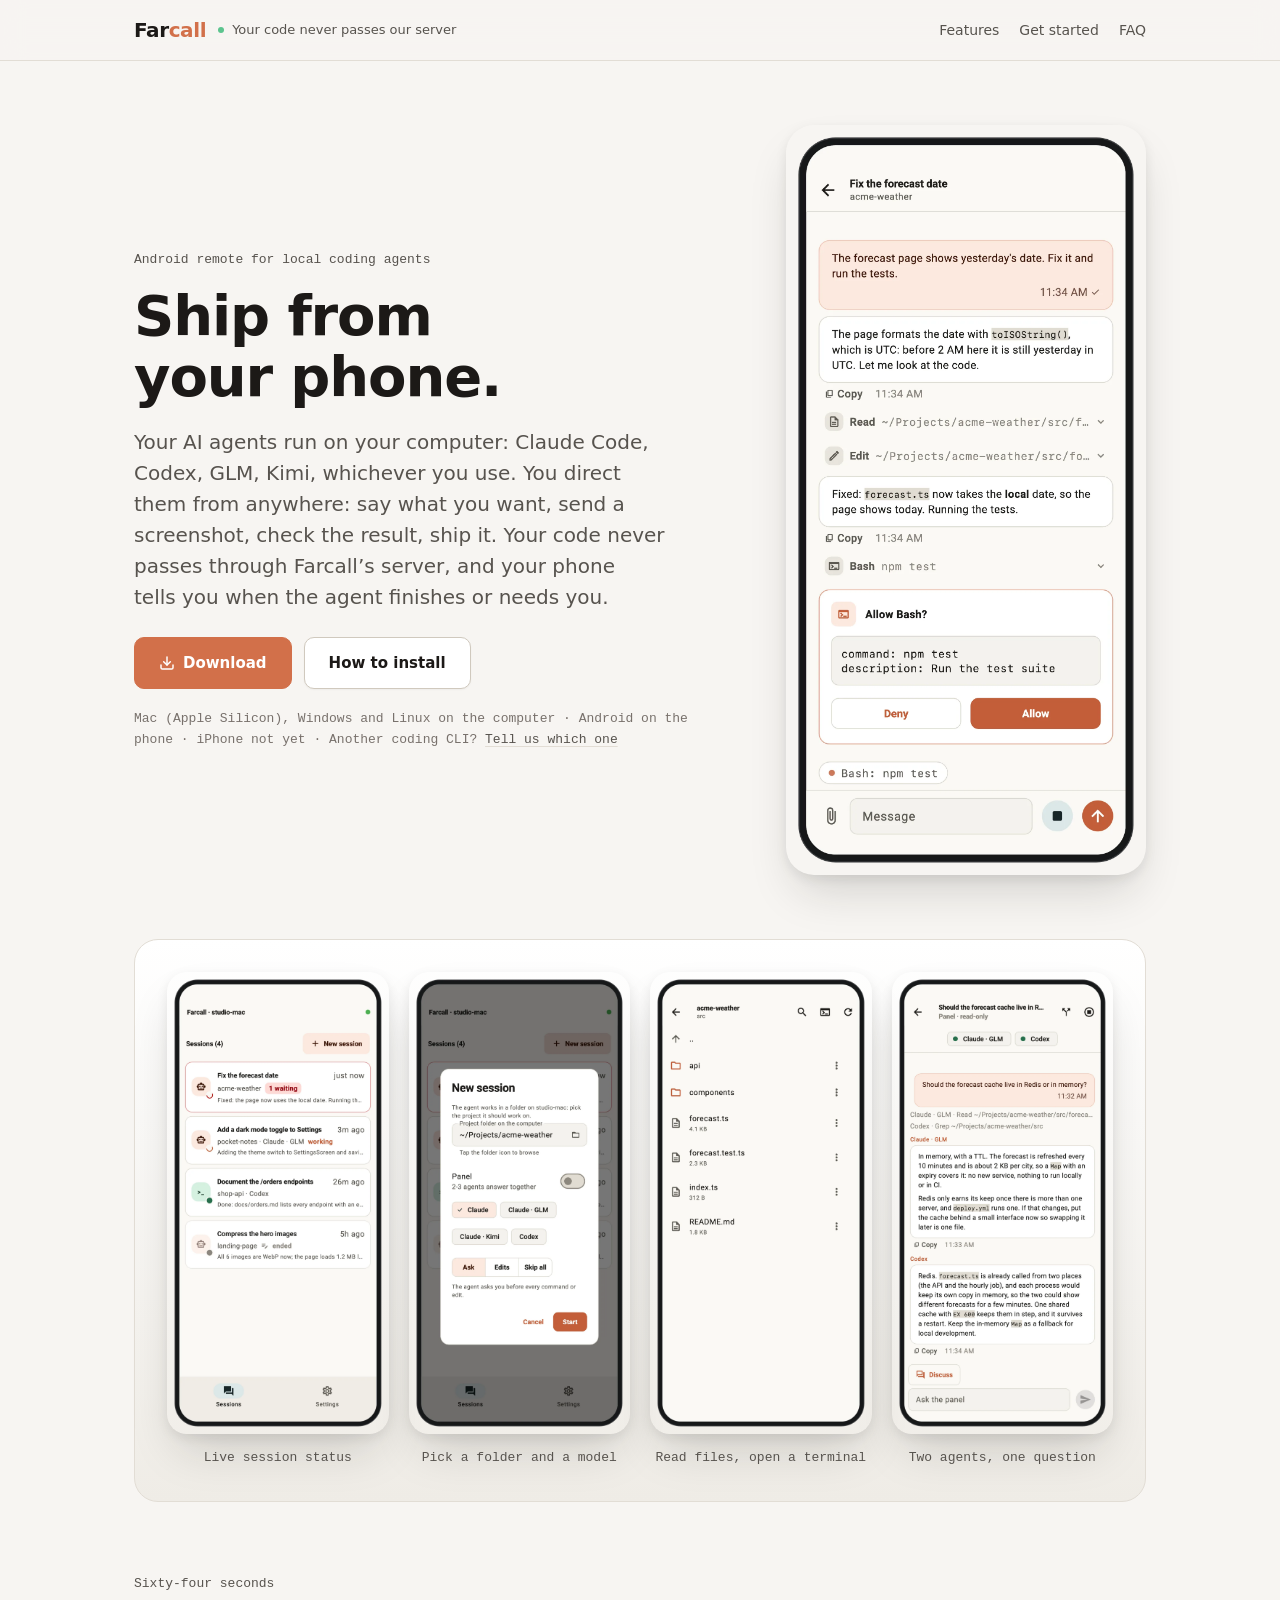
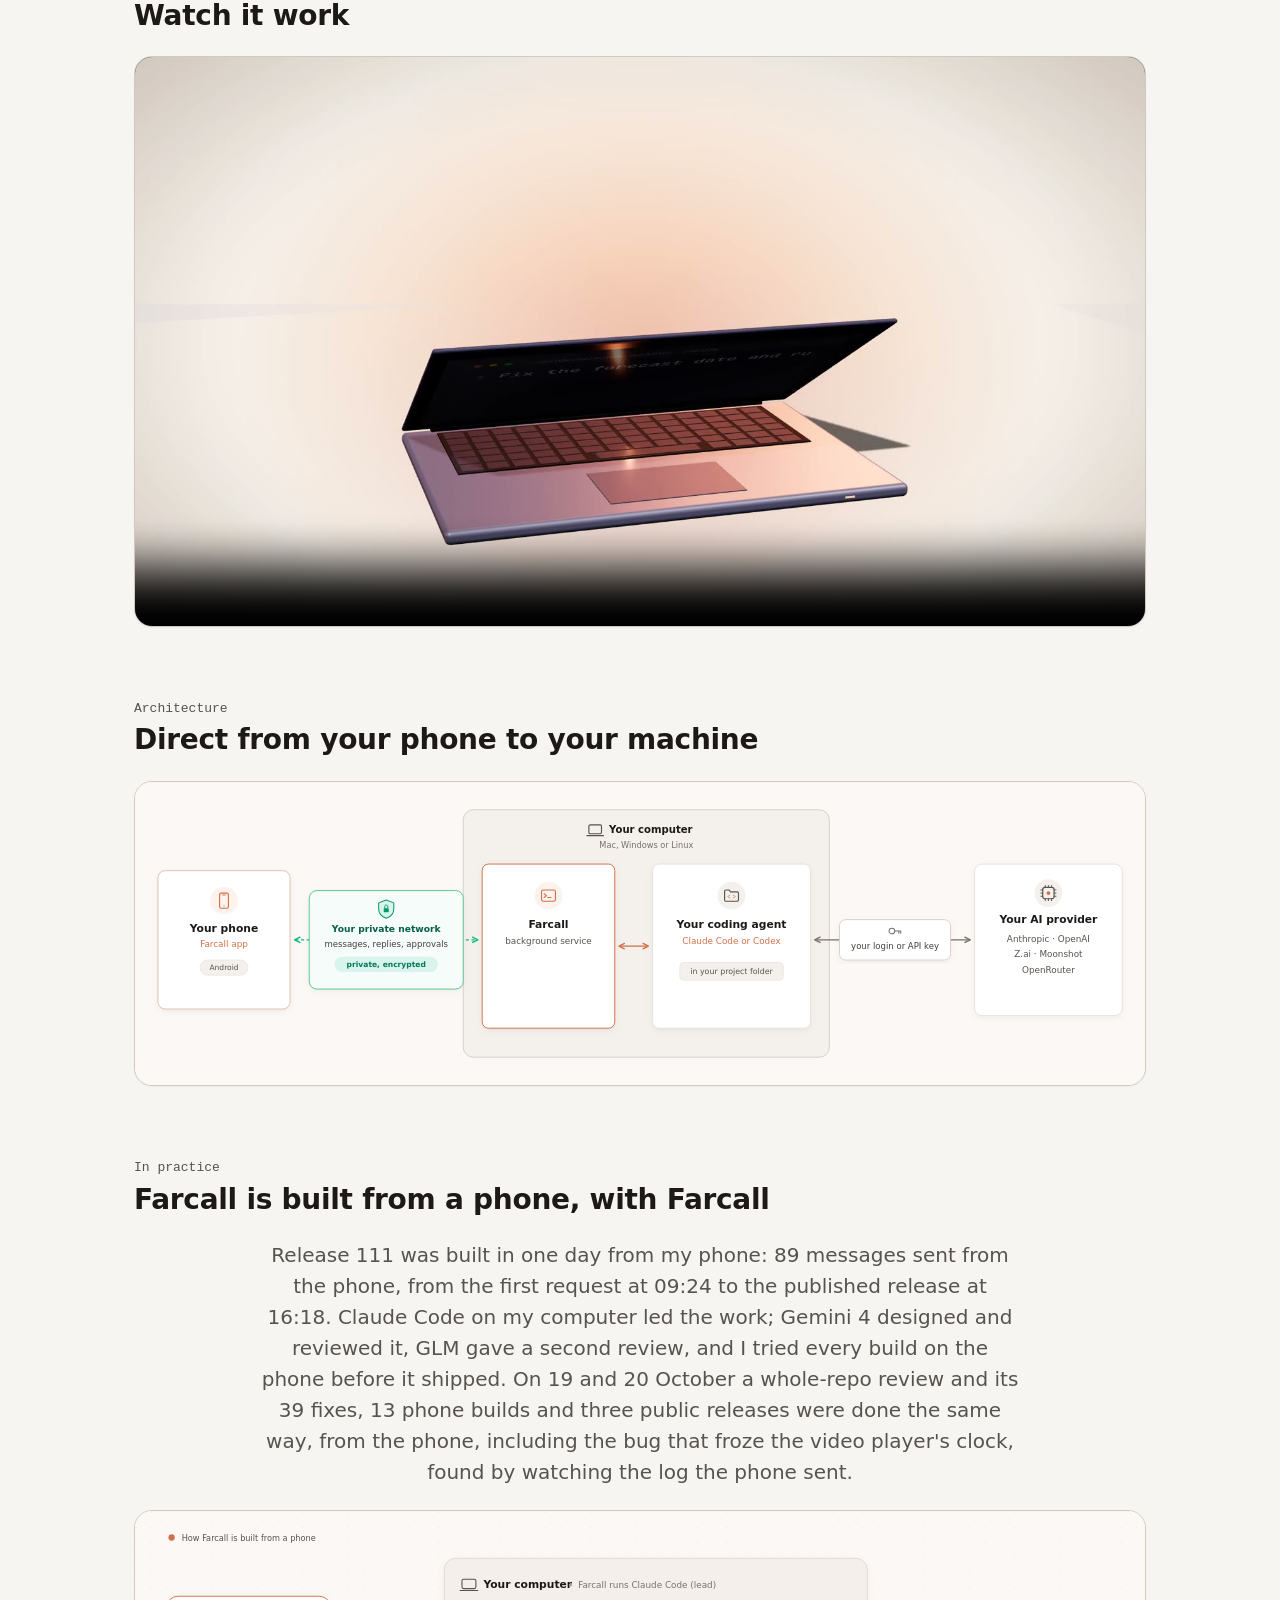
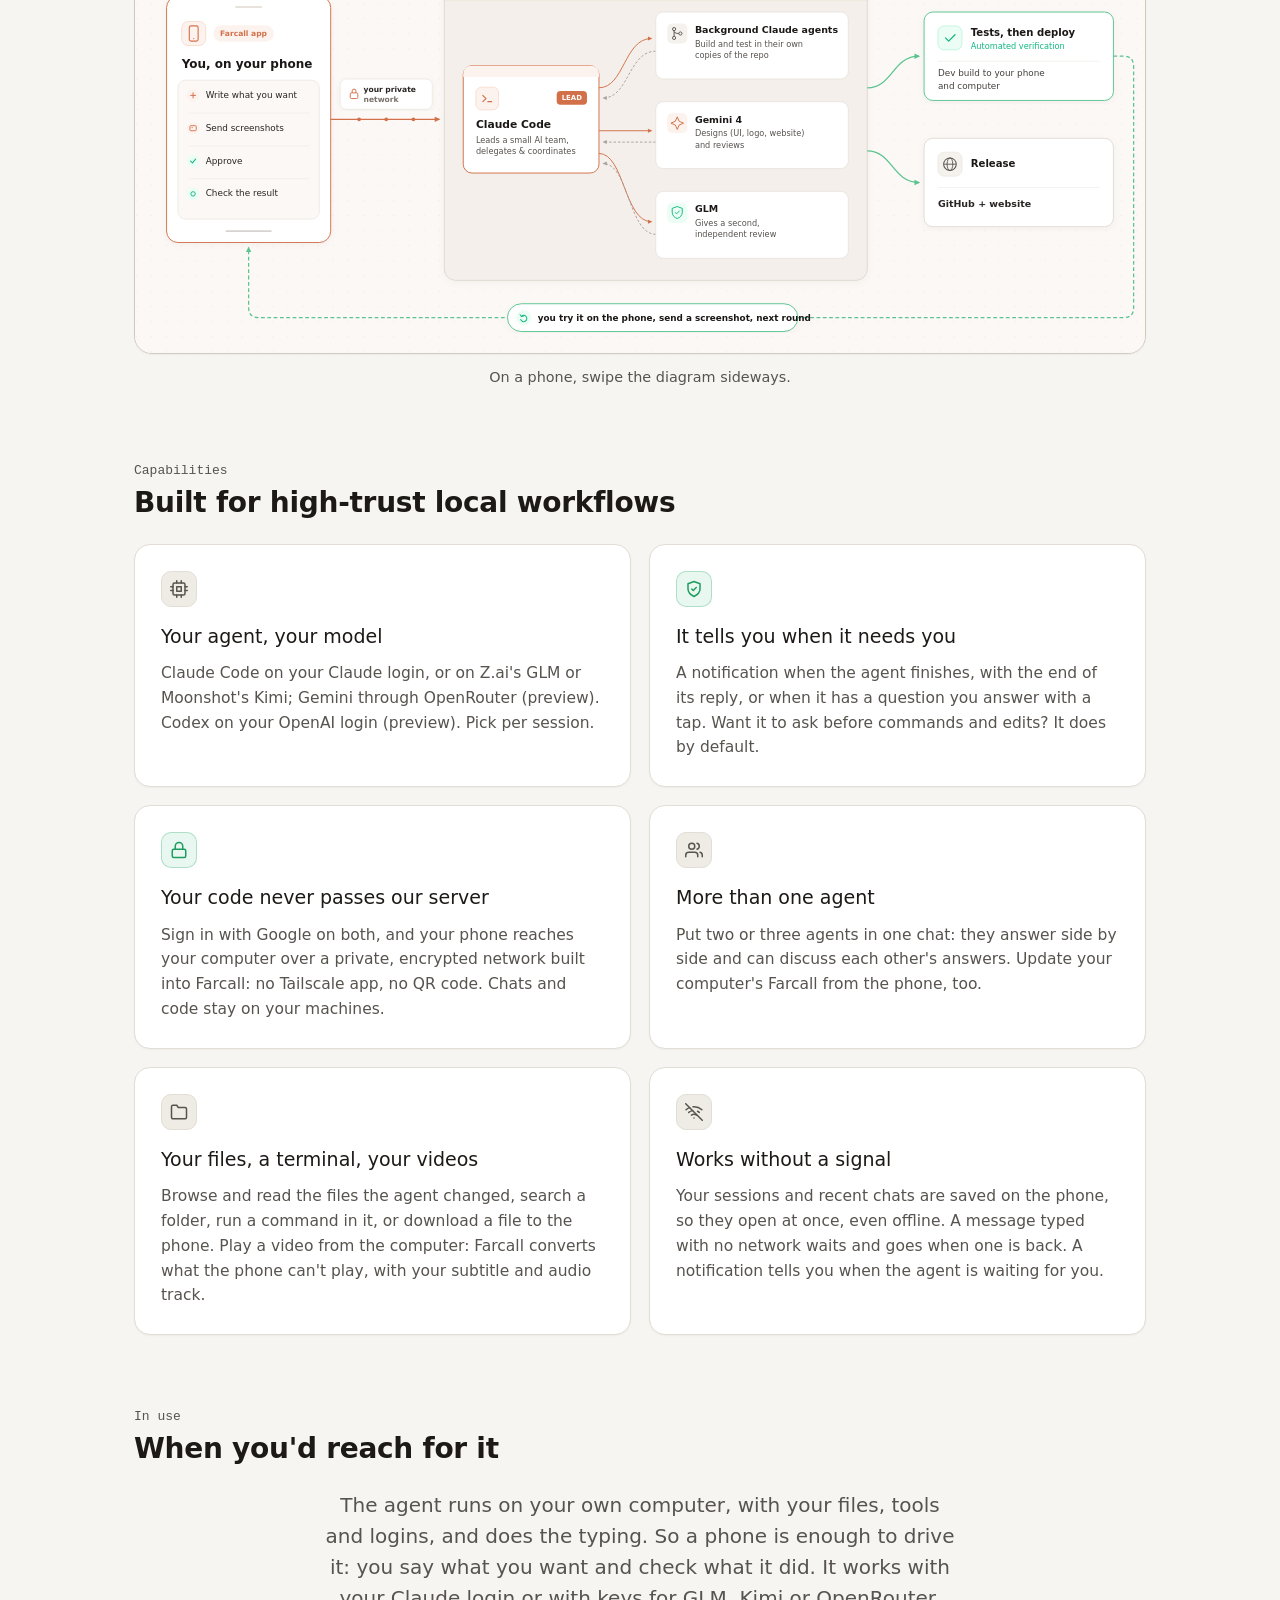
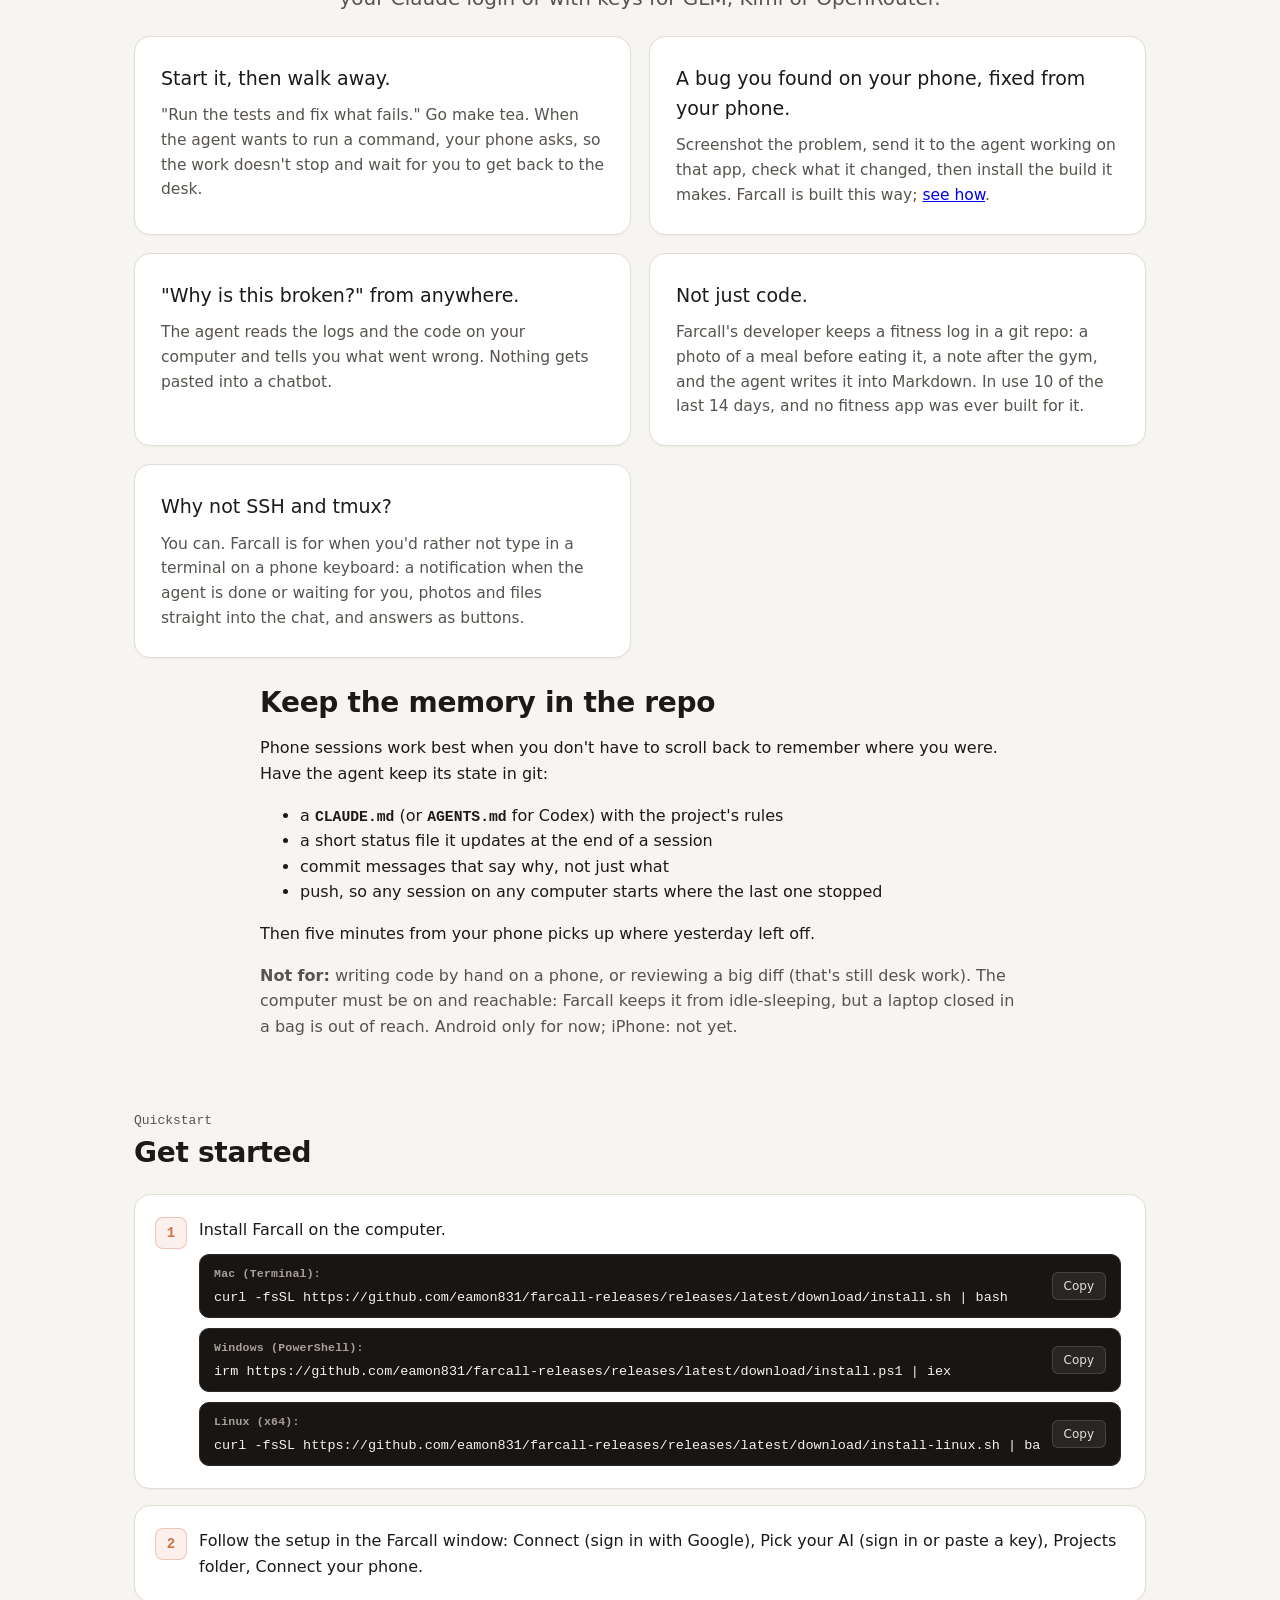
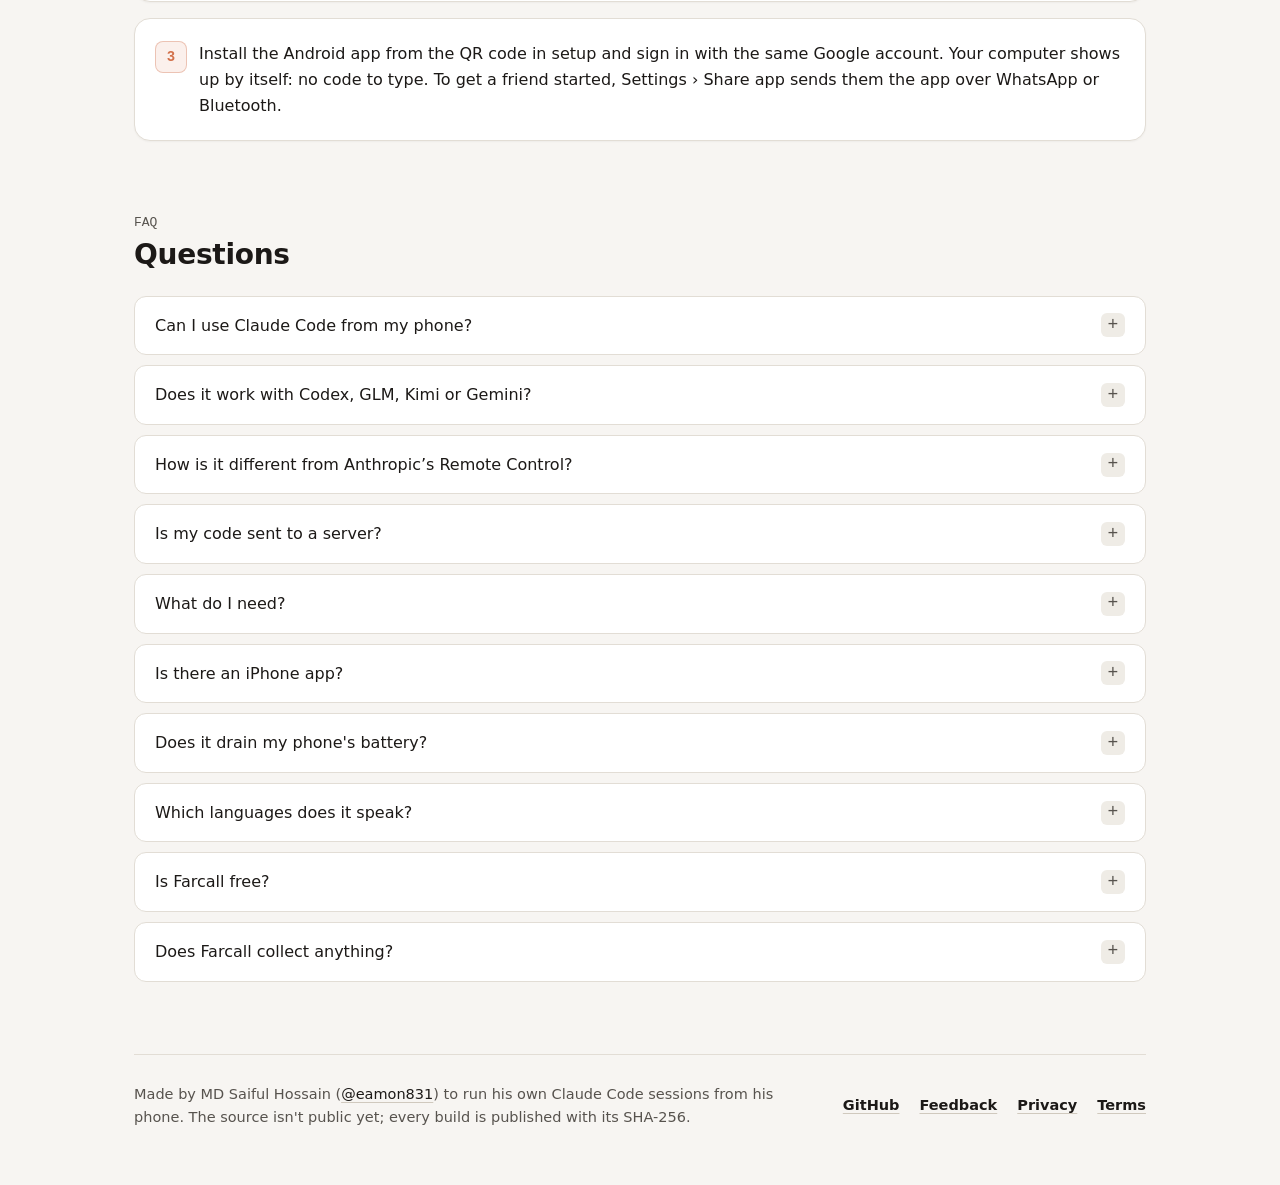
==== commit 4a7e5534: "Site: the light cut of v14 (owner 2026-11-09 17:01), poster to match Co-Authored-By: Claude Fable 5." ====
--- a/index.html
+++ b/index.html
@@ -104,7 +104,7 @@
     <figure class="demo-video">
       <video controls preload="none" playsinline poster="videos/farcall-demo-poster.jpg" width="1920" height="1080">
         <source src="videos/farcall-demo.mp4" type="video/mp4">
-        Your browser can't play this video. <a href="videos/farcall-demo.mp4">Download it</a> (19 MB).
+        Your browser can't play this video. <a href="videos/farcall-demo.mp4">Download it</a> (18 MB).
       </video>
     </figure>
   </section>
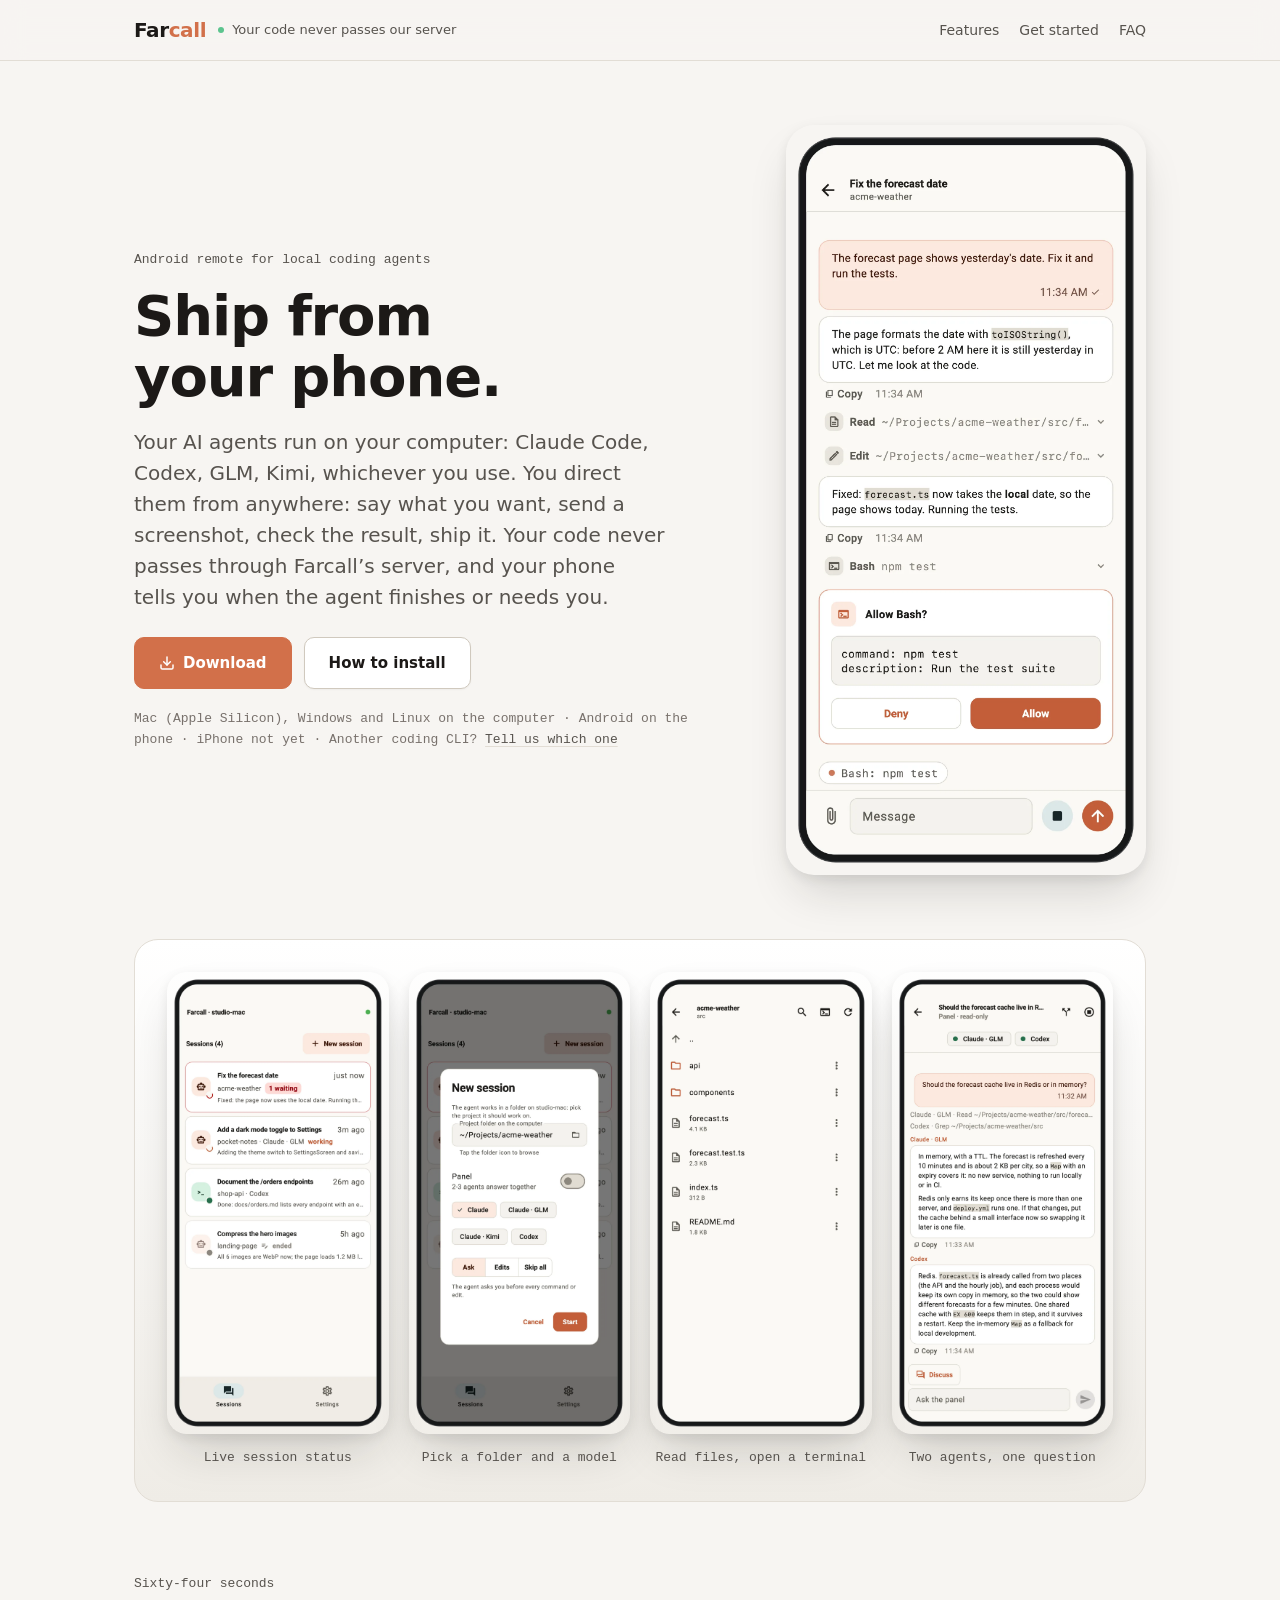
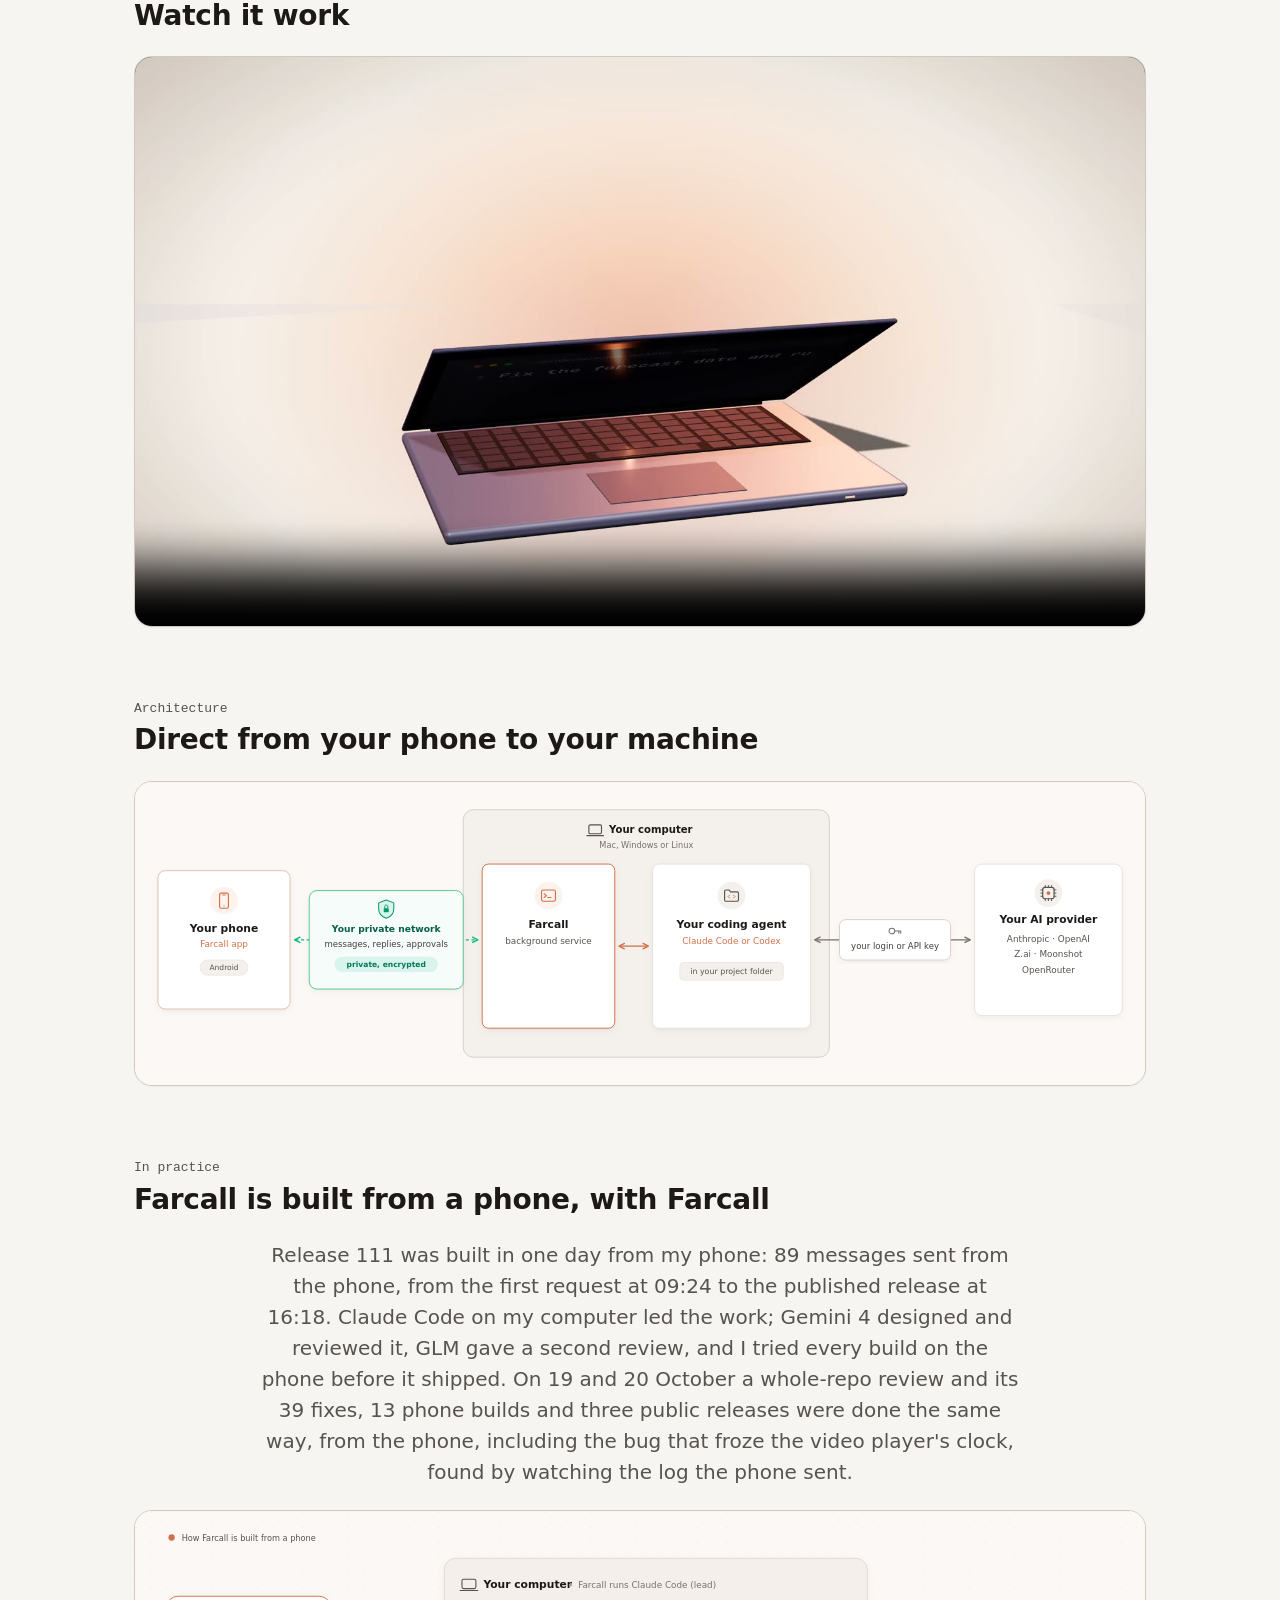
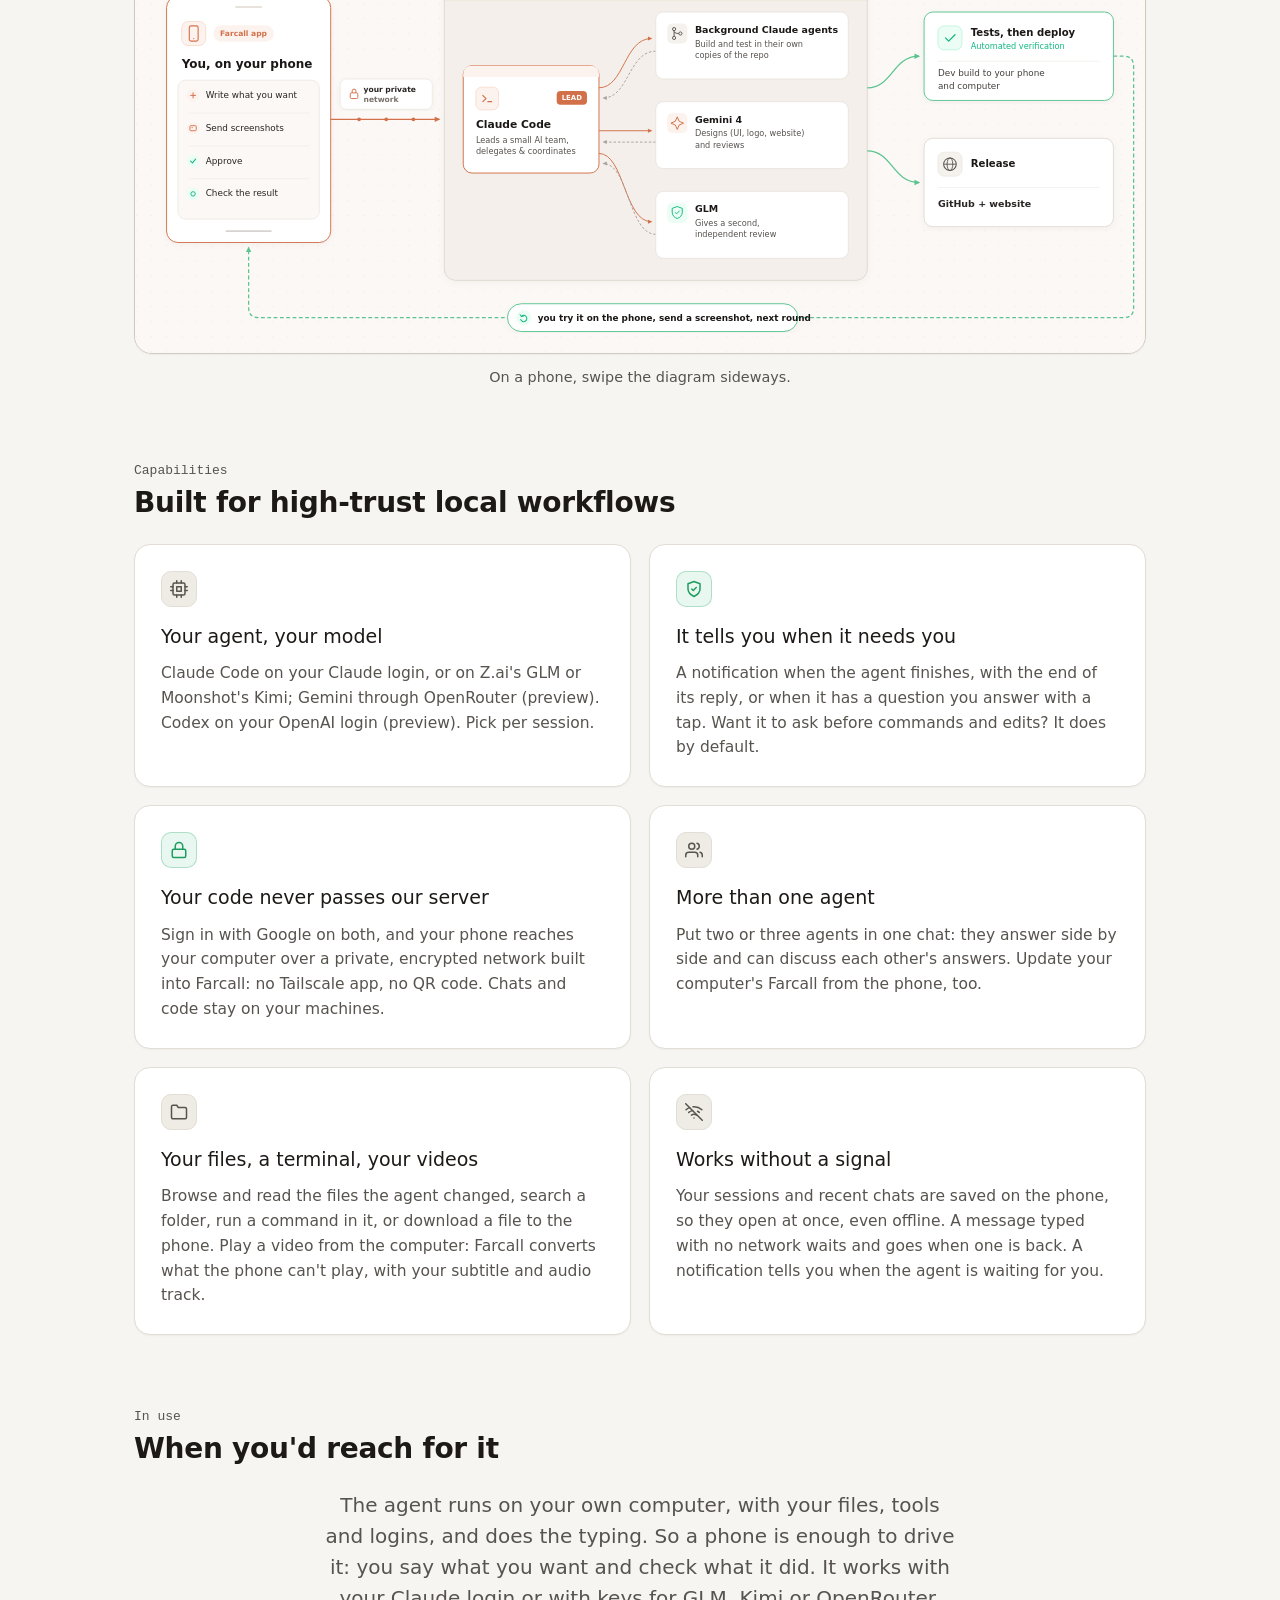
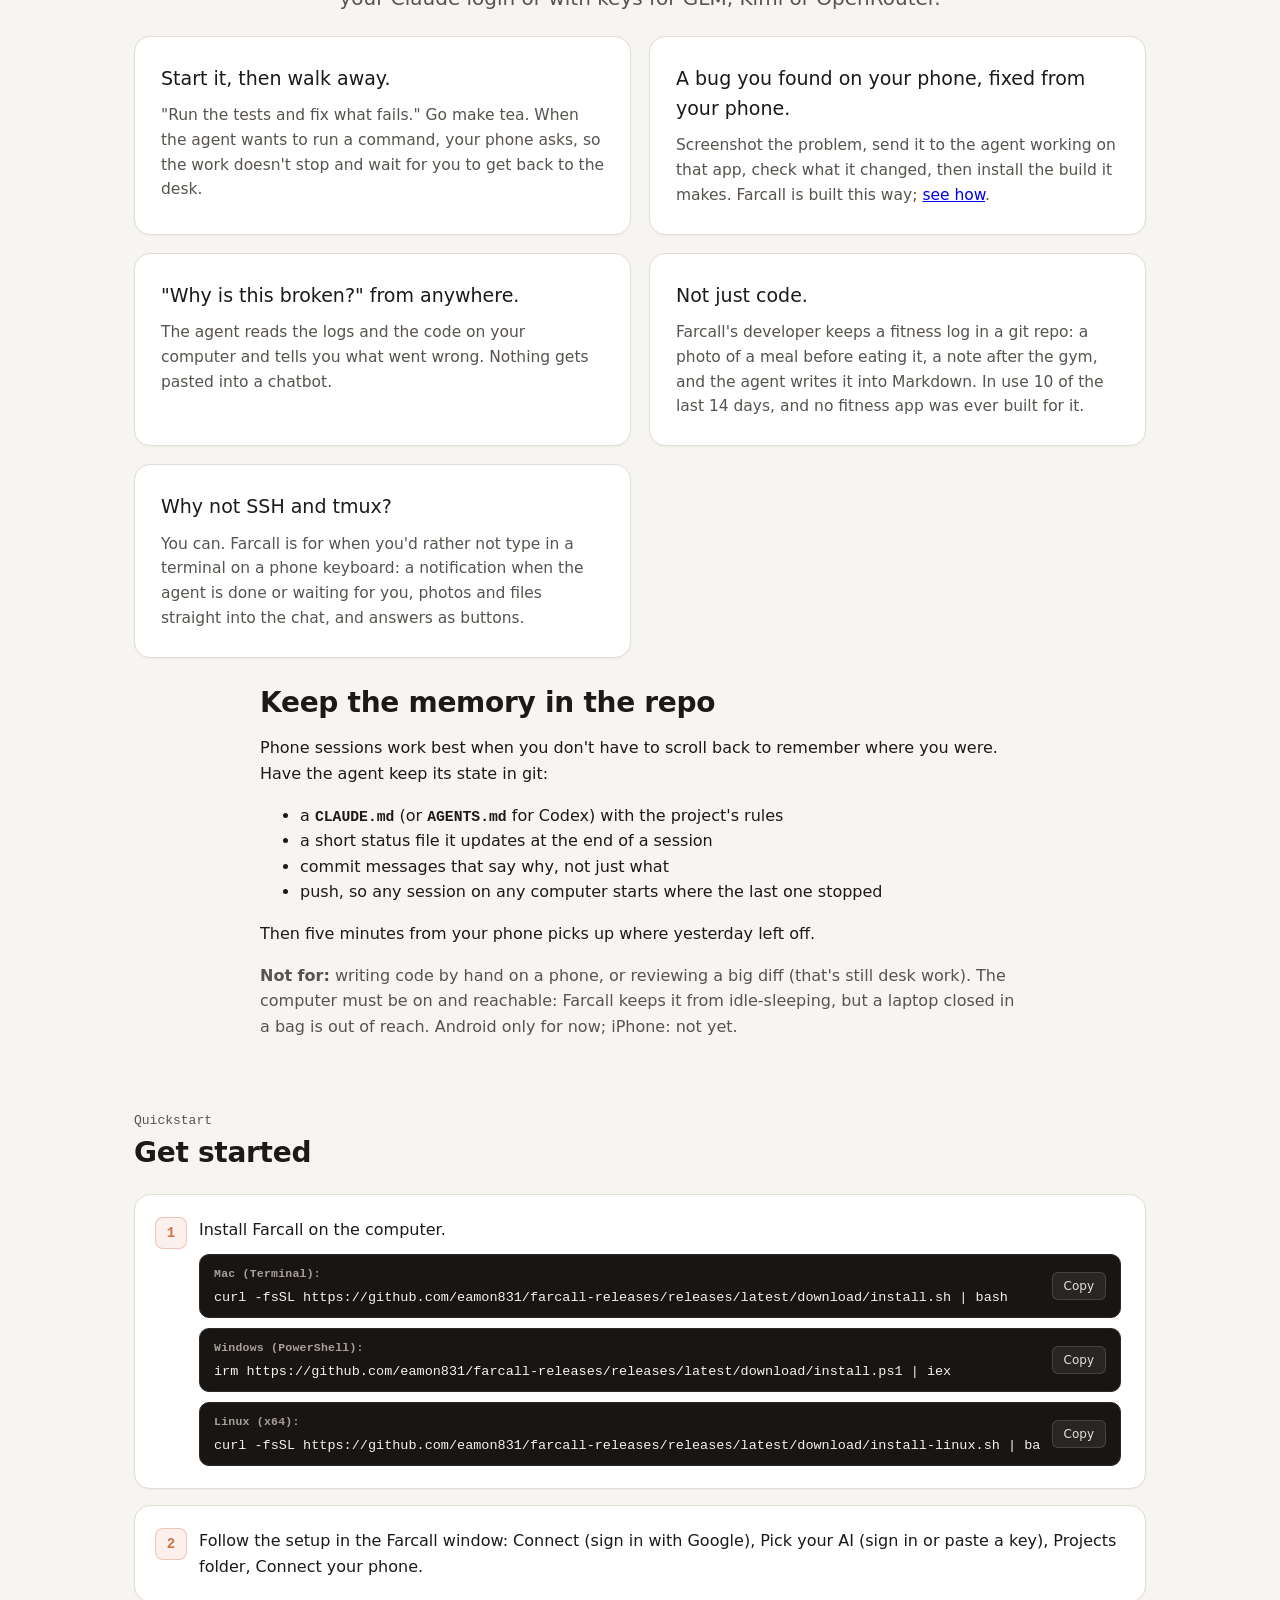
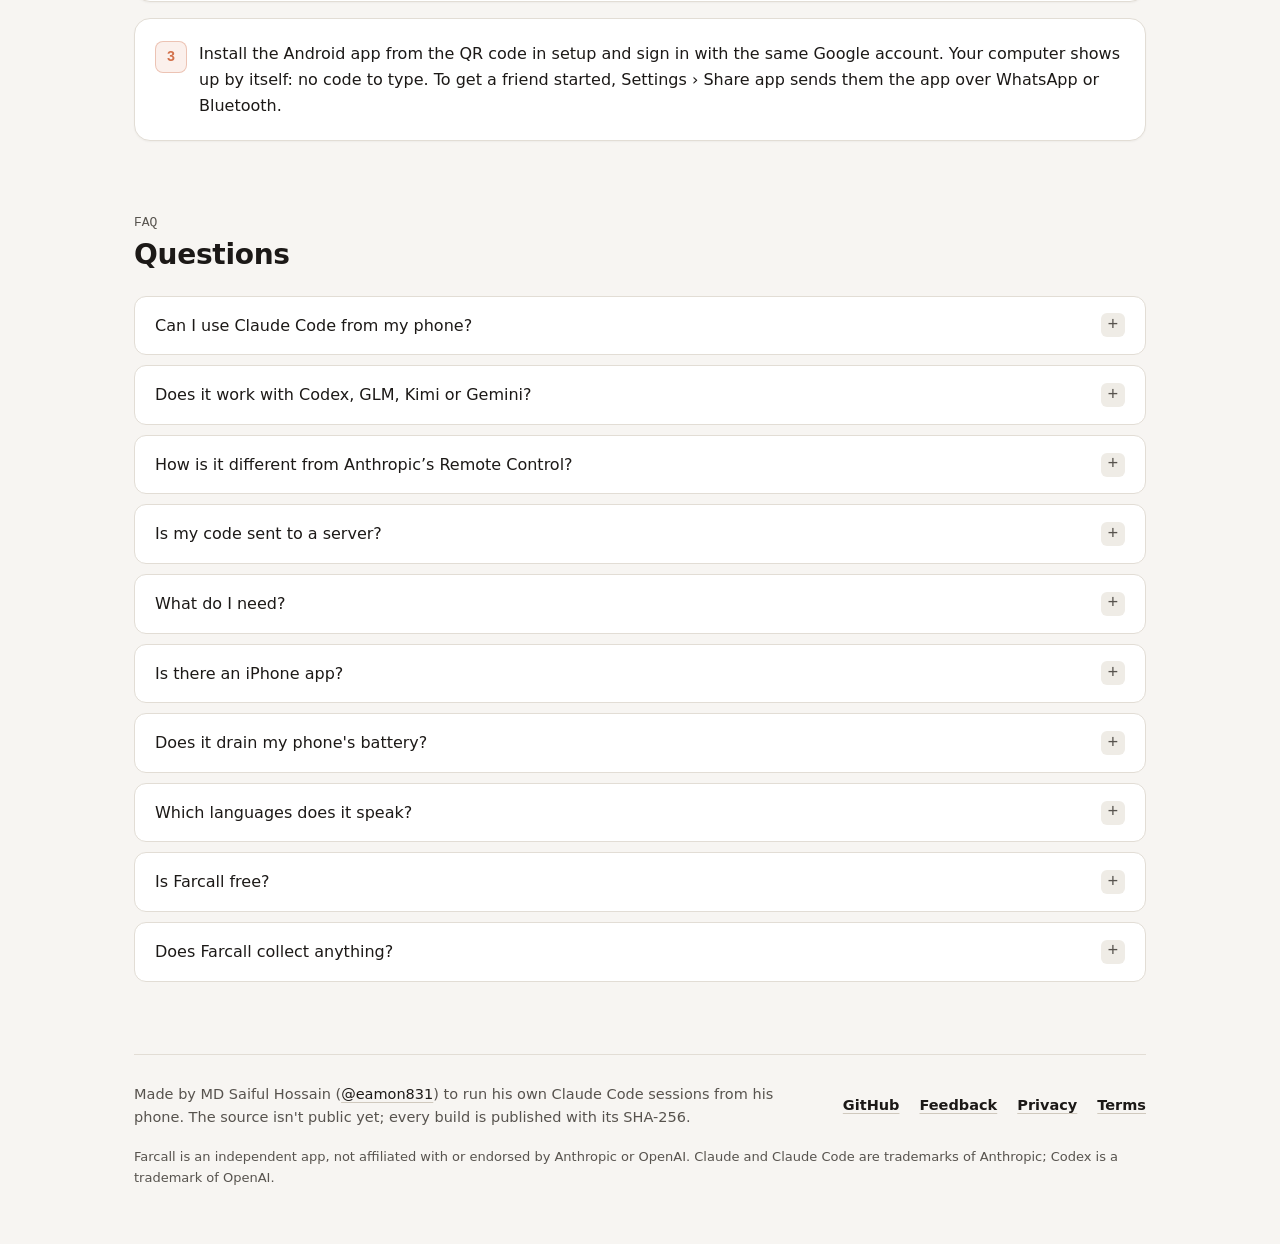
==== commit 4f06173c: "Footer: independence and trademark disclaimer on every page "Farcall is an independent app, not affi" ====
--- a/index.html
+++ b/index.html
@@ -292,6 +292,7 @@
       <a href="/privacy/">Privacy</a>
       <a href="/terms/">Terms</a>
     </div>
+    <p class="footer-legal">Farcall is an independent app, not affiliated with or endorsed by Anthropic or OpenAI. Claude and Claude Code are trademarks of Anthropic; Codex is a trademark of OpenAI.</p>
   </footer>
 </main>
 
--- a/site.css
+++ b/site.css
@@ -620,6 +620,11 @@
   .footer-note {
     max-width: 680px;
   }
+  .footer-legal {
+    flex-basis: 100%;
+    margin: 0;
+    font-size: 13px;
+  }
   .footer-links {
     display: flex;
     gap: 20px;
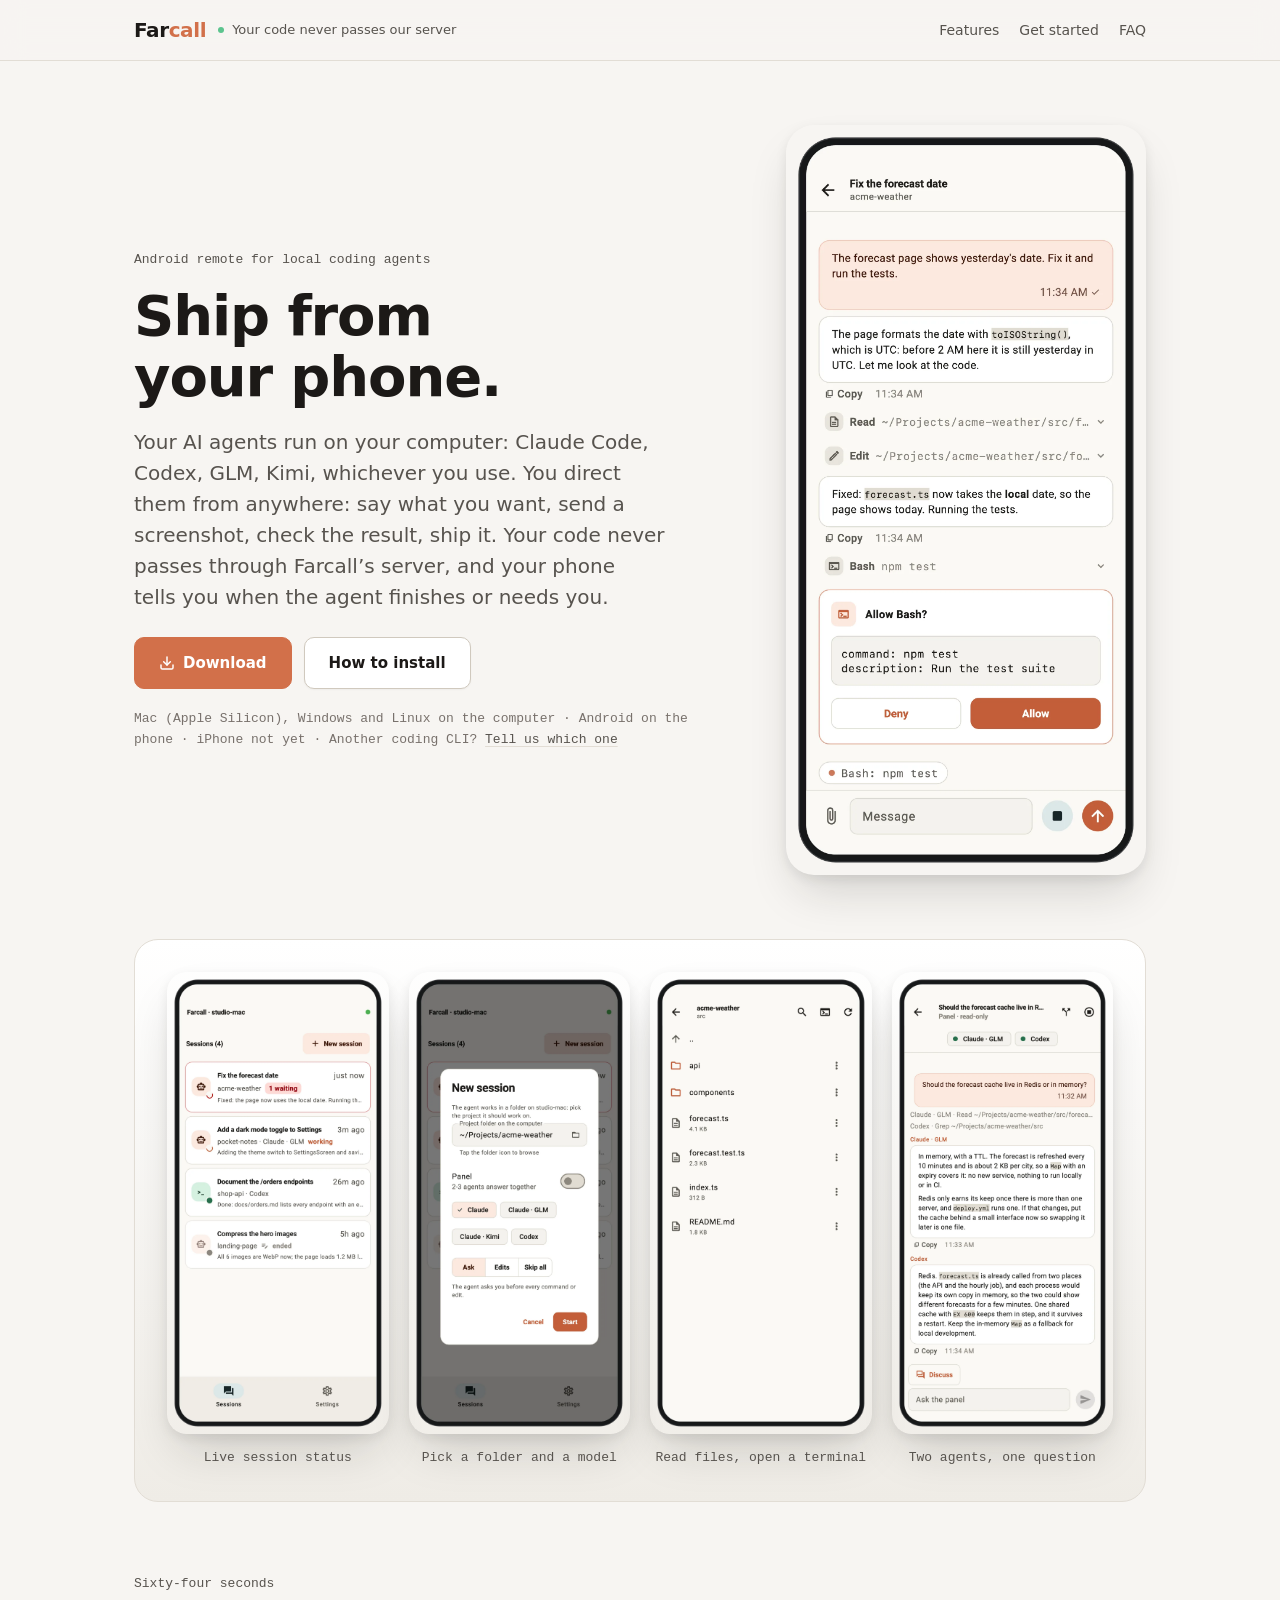
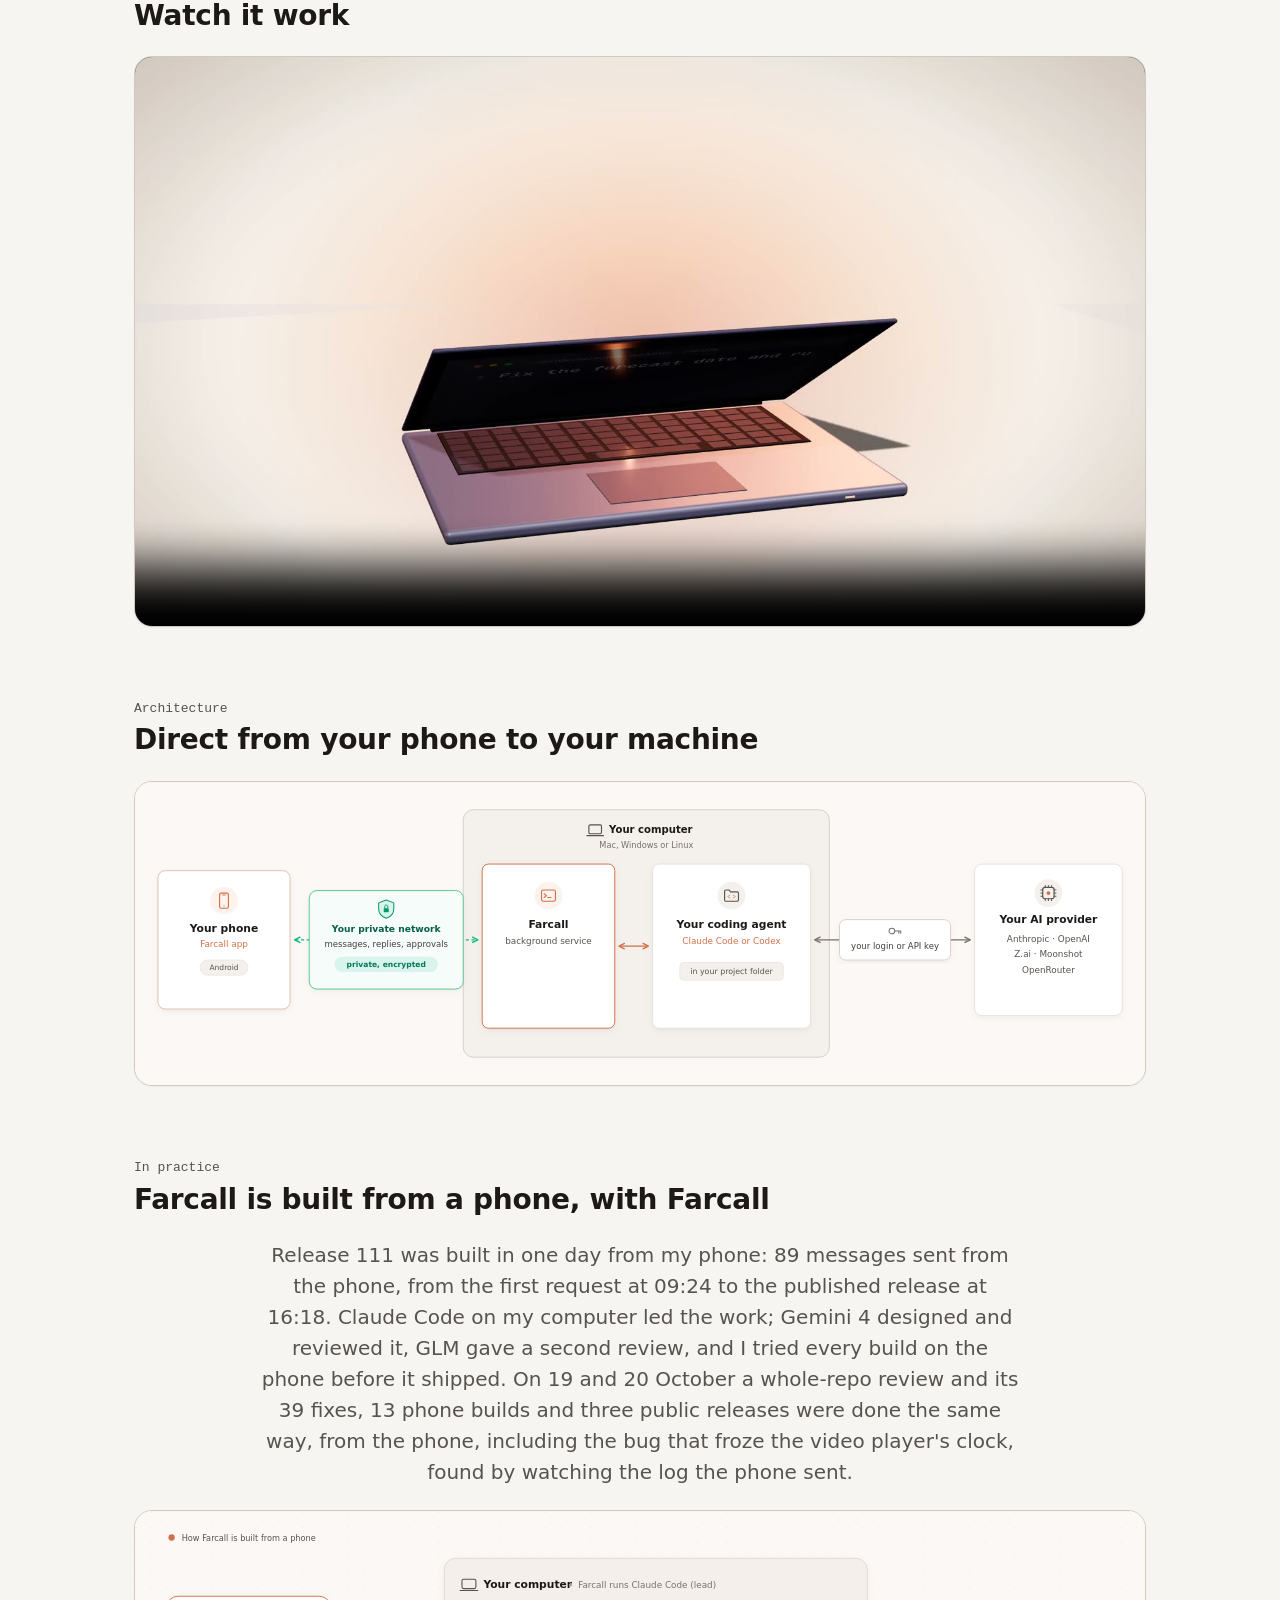
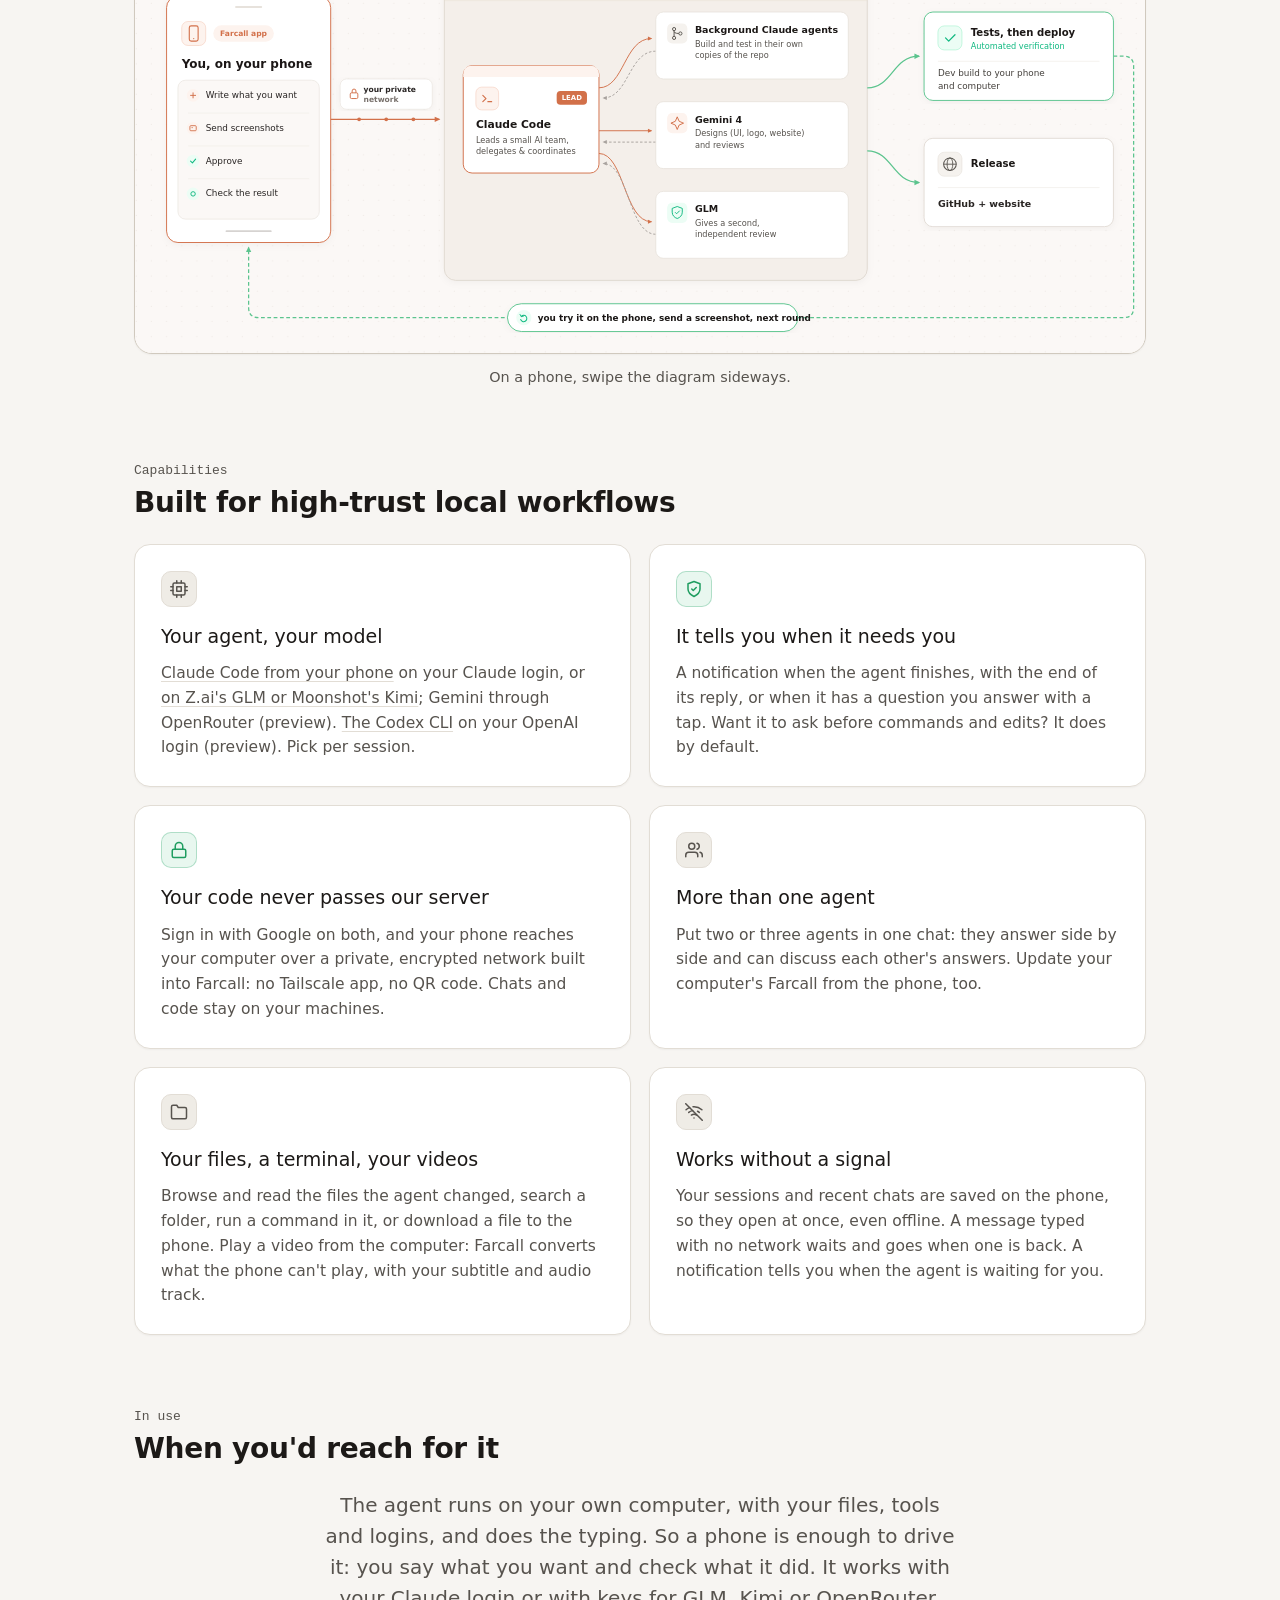
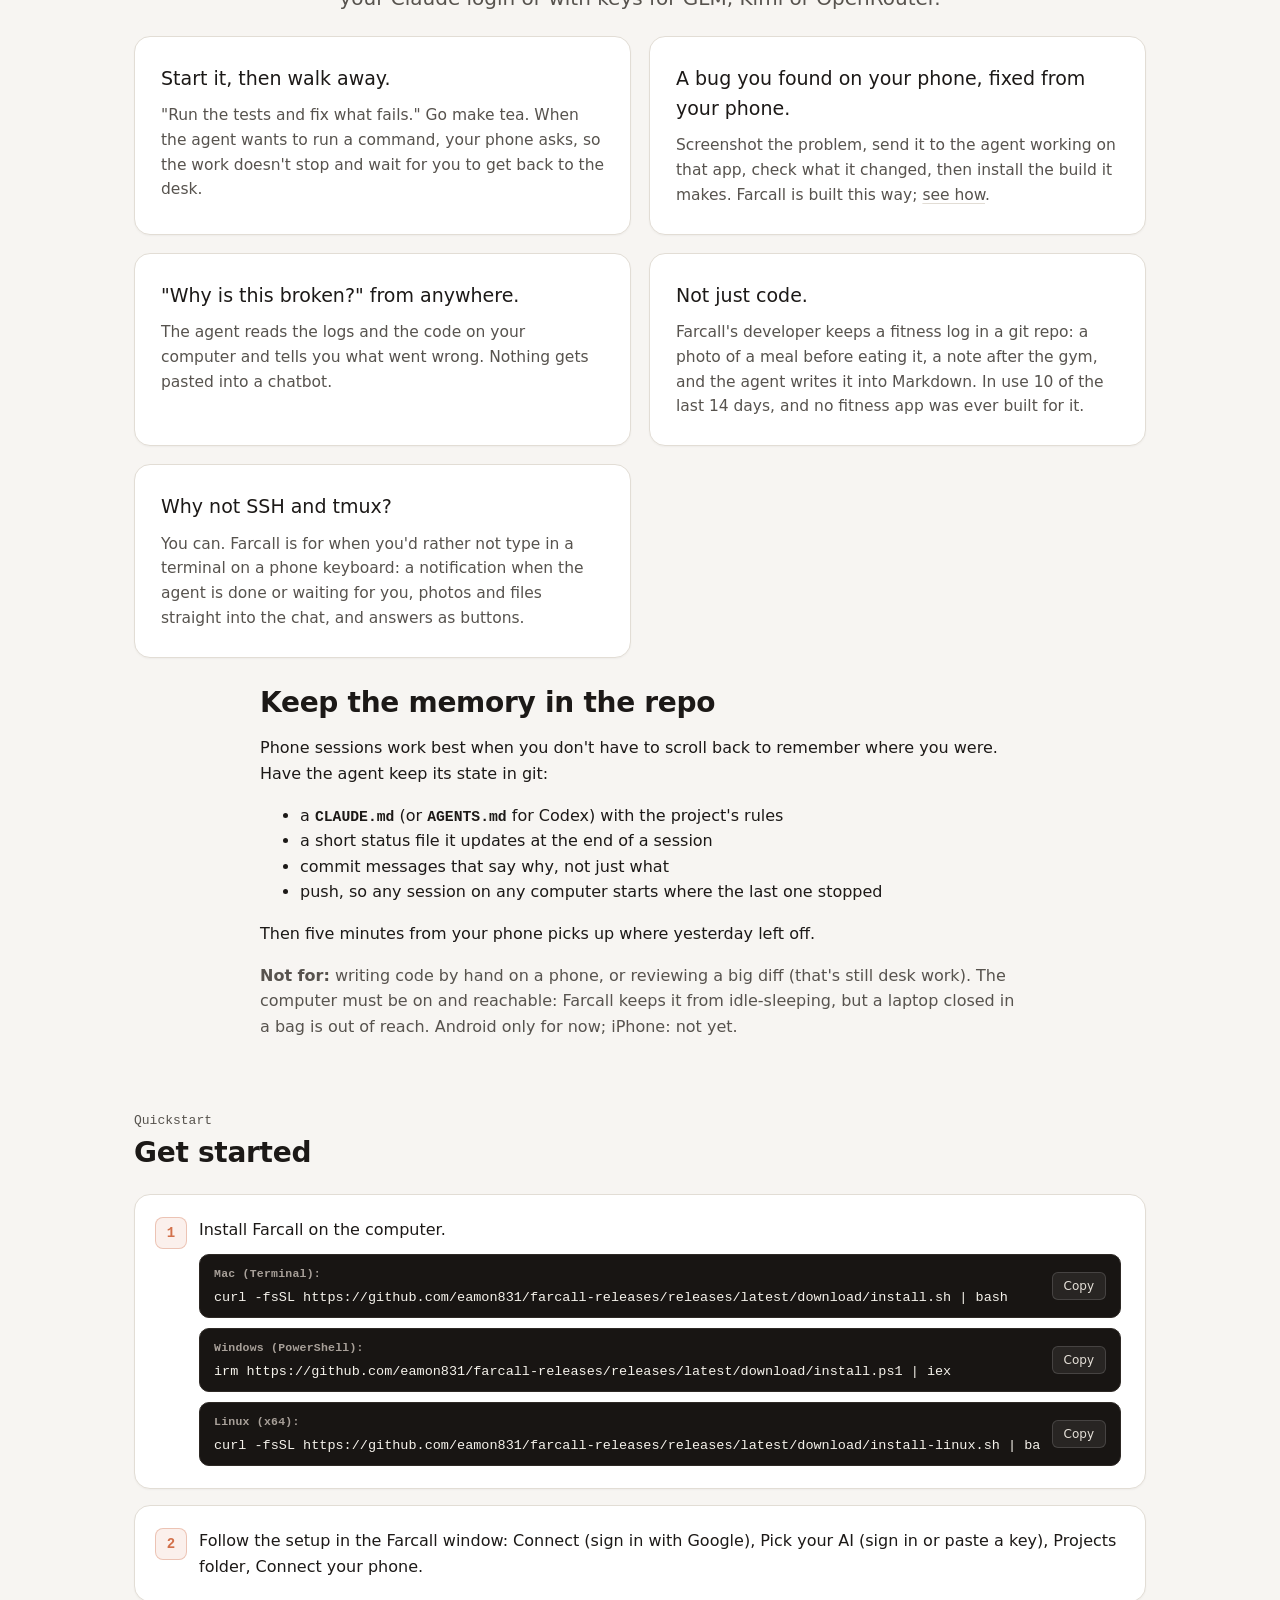
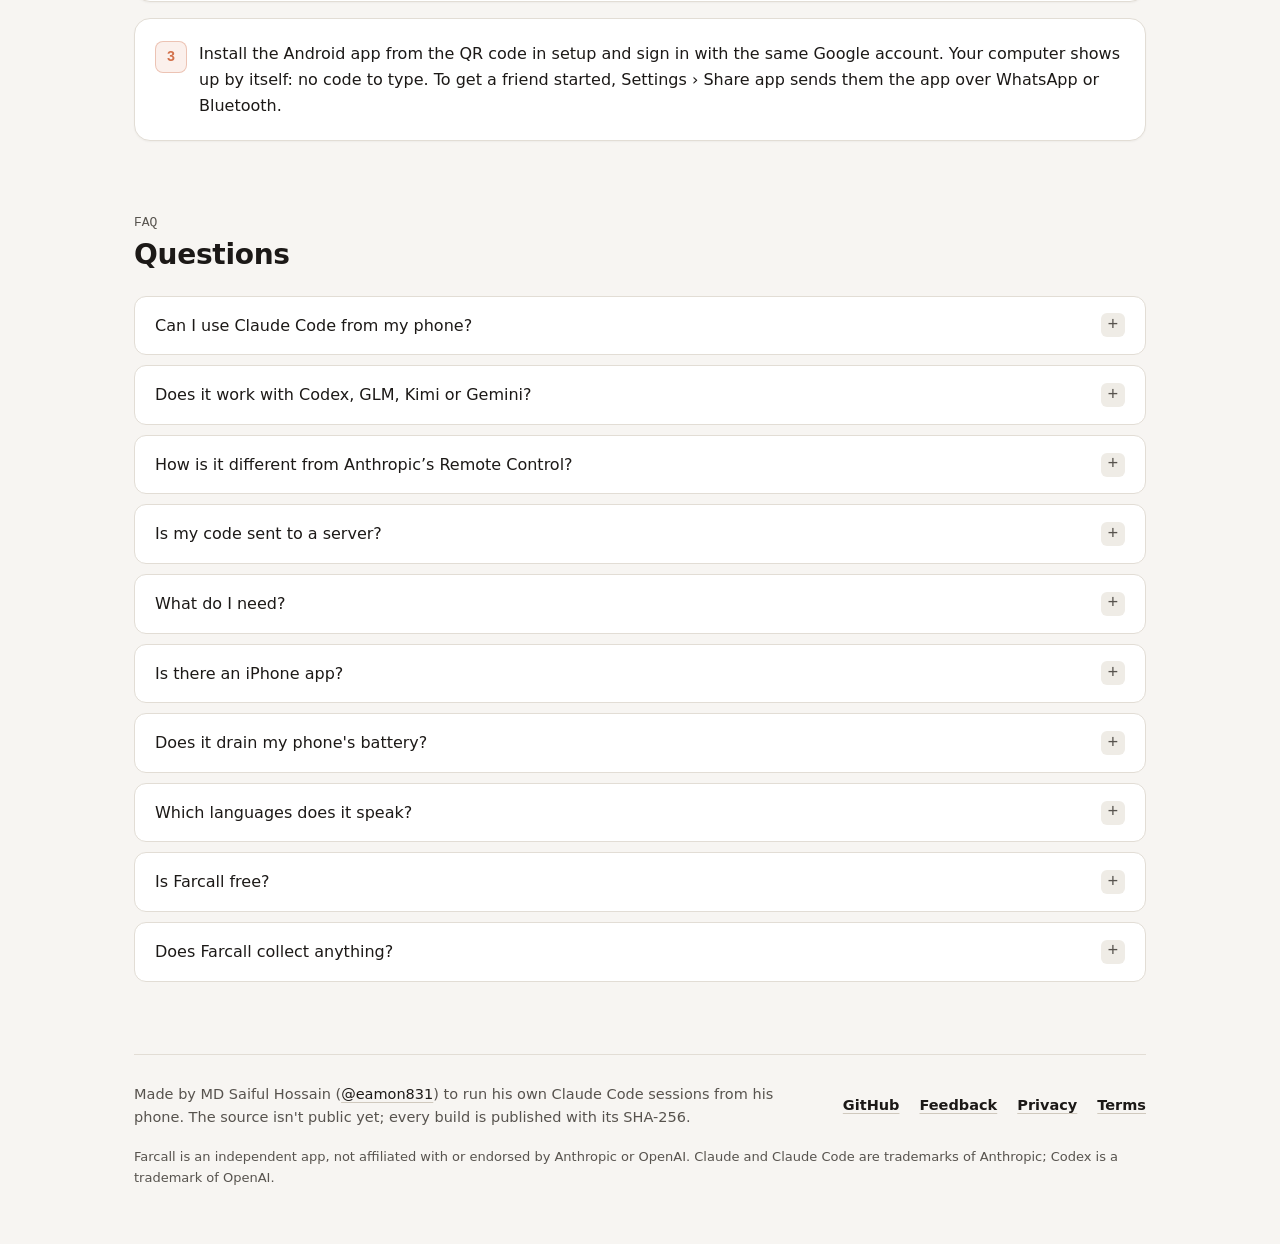
==== commit fa0c3d8a: "Site: link the three guides from the home page and from each other; Codex page titled as searched Se" ====
--- a/index.html
+++ b/index.html
@@ -146,7 +146,7 @@
           <svg viewBox="0 0 24 24" fill="none" stroke="currentColor" stroke-width="2" stroke-linecap="round" stroke-linejoin="round"><rect x="4" y="4" width="16" height="16" rx="2"/><rect x="9" y="9" width="6" height="6"/><path d="M9 1v3M15 1v3M9 20v3M15 20v3M20 9h3M20 14h3M1 9h3M1 14h3"/></svg>
         </div>
         <h2>Your agent, your model</h2>
-        <p>Claude Code on your Claude login, or on Z.ai's GLM or Moonshot's Kimi; Gemini through OpenRouter (preview). Codex on your OpenAI login (preview). Pick per session.</p>
+        <p><a href="/claude-code-from-phone/">Claude Code from your phone</a> on your Claude login, or <a href="/claude-code-glm-kimi/">on Z.ai's GLM or Moonshot's Kimi</a>; Gemini through OpenRouter (preview). <a href="/codex-from-phone/">The Codex CLI</a> on your OpenAI login (preview). Pick per session.</p>
       </div>
       <div class="card">
         <div class="card-icon" aria-hidden="true">
--- a/site.css
+++ b/site.css
@@ -226,13 +226,14 @@
     color: var(--subtle);
     margin: 0;
   }
-  .aside a {
+  /* Links in running text: the aside's, the feature cards' and the FAQ answers' (2026-11-20). */
+  .aside a, .card p a, details p a {
     color: var(--muted);
     text-decoration: underline;
     text-underline-offset: 3px;
     text-decoration-color: var(--line);
   }
-  .aside a:hover { color: var(--fg); }
+  .aside a:hover, .card p a:hover, details p a:hover { color: var(--fg); }
 
   /* Phone Showcase Stage */
   .showcase {
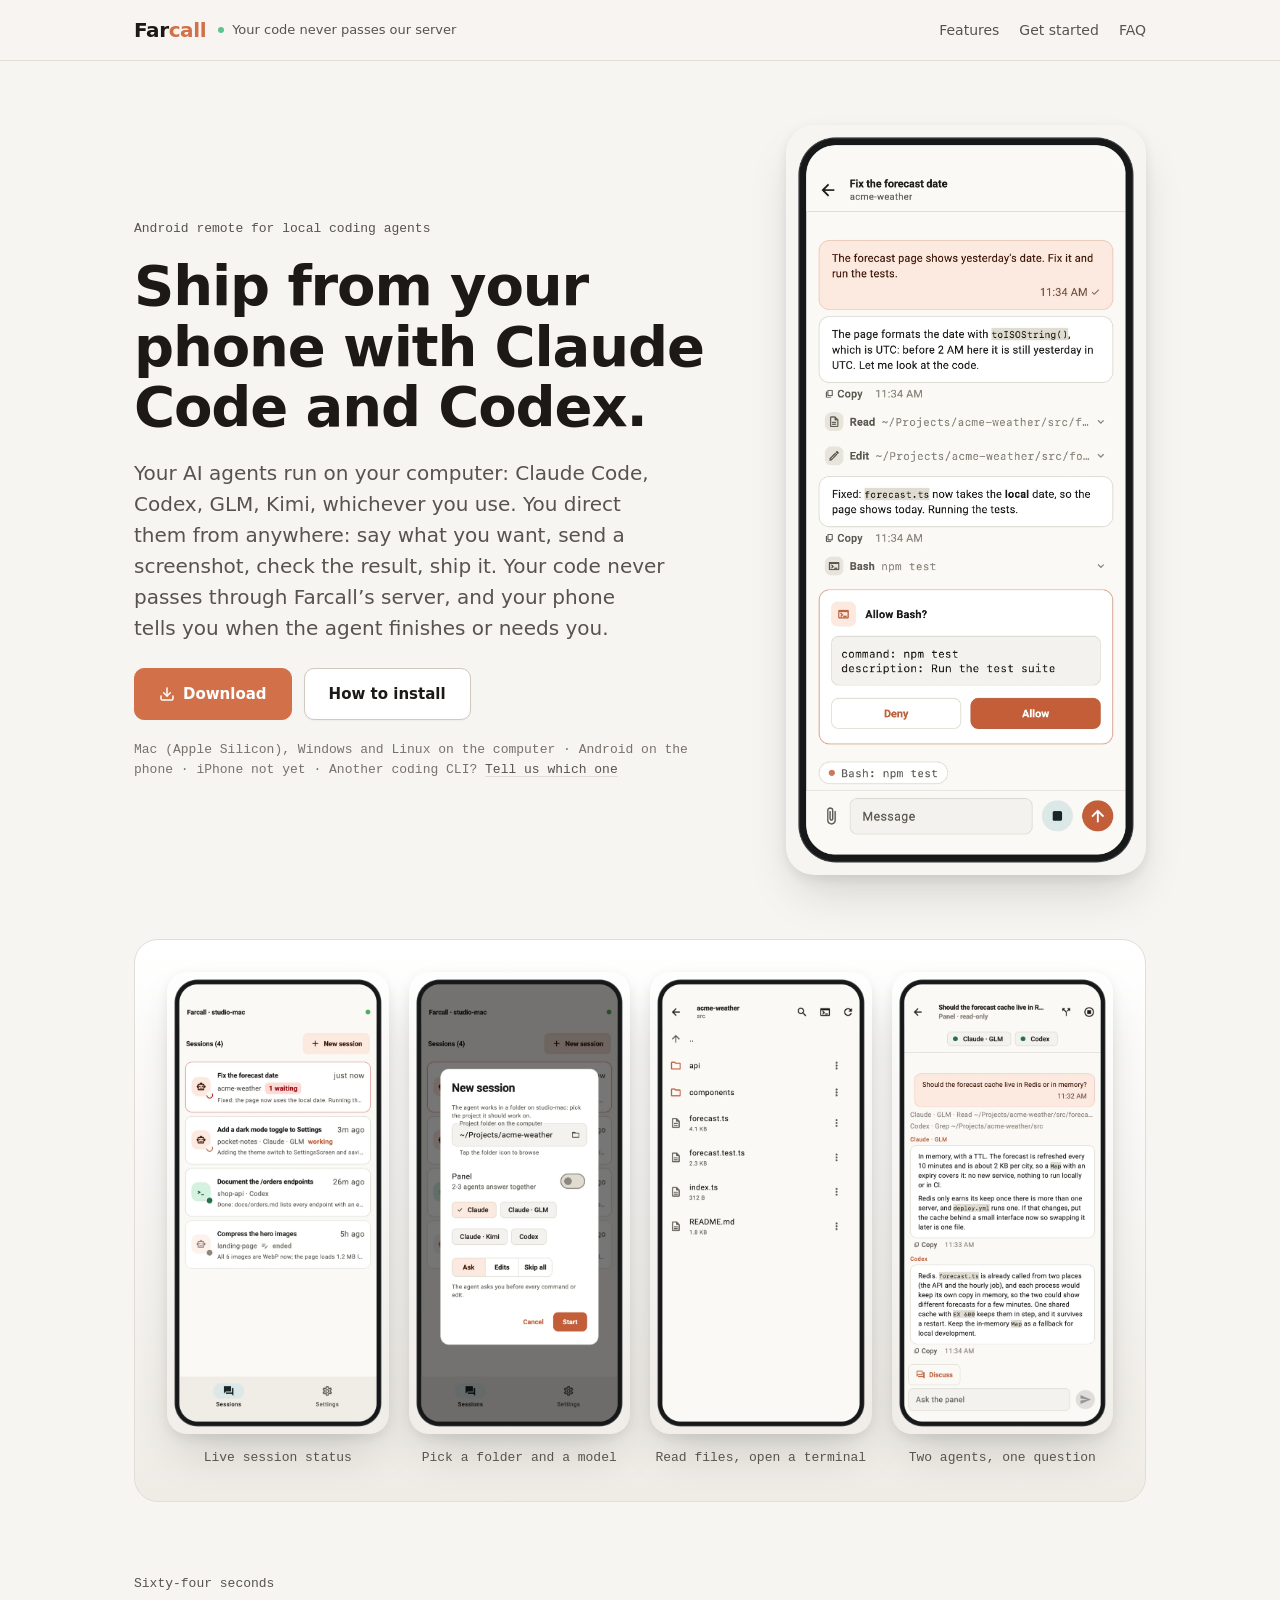
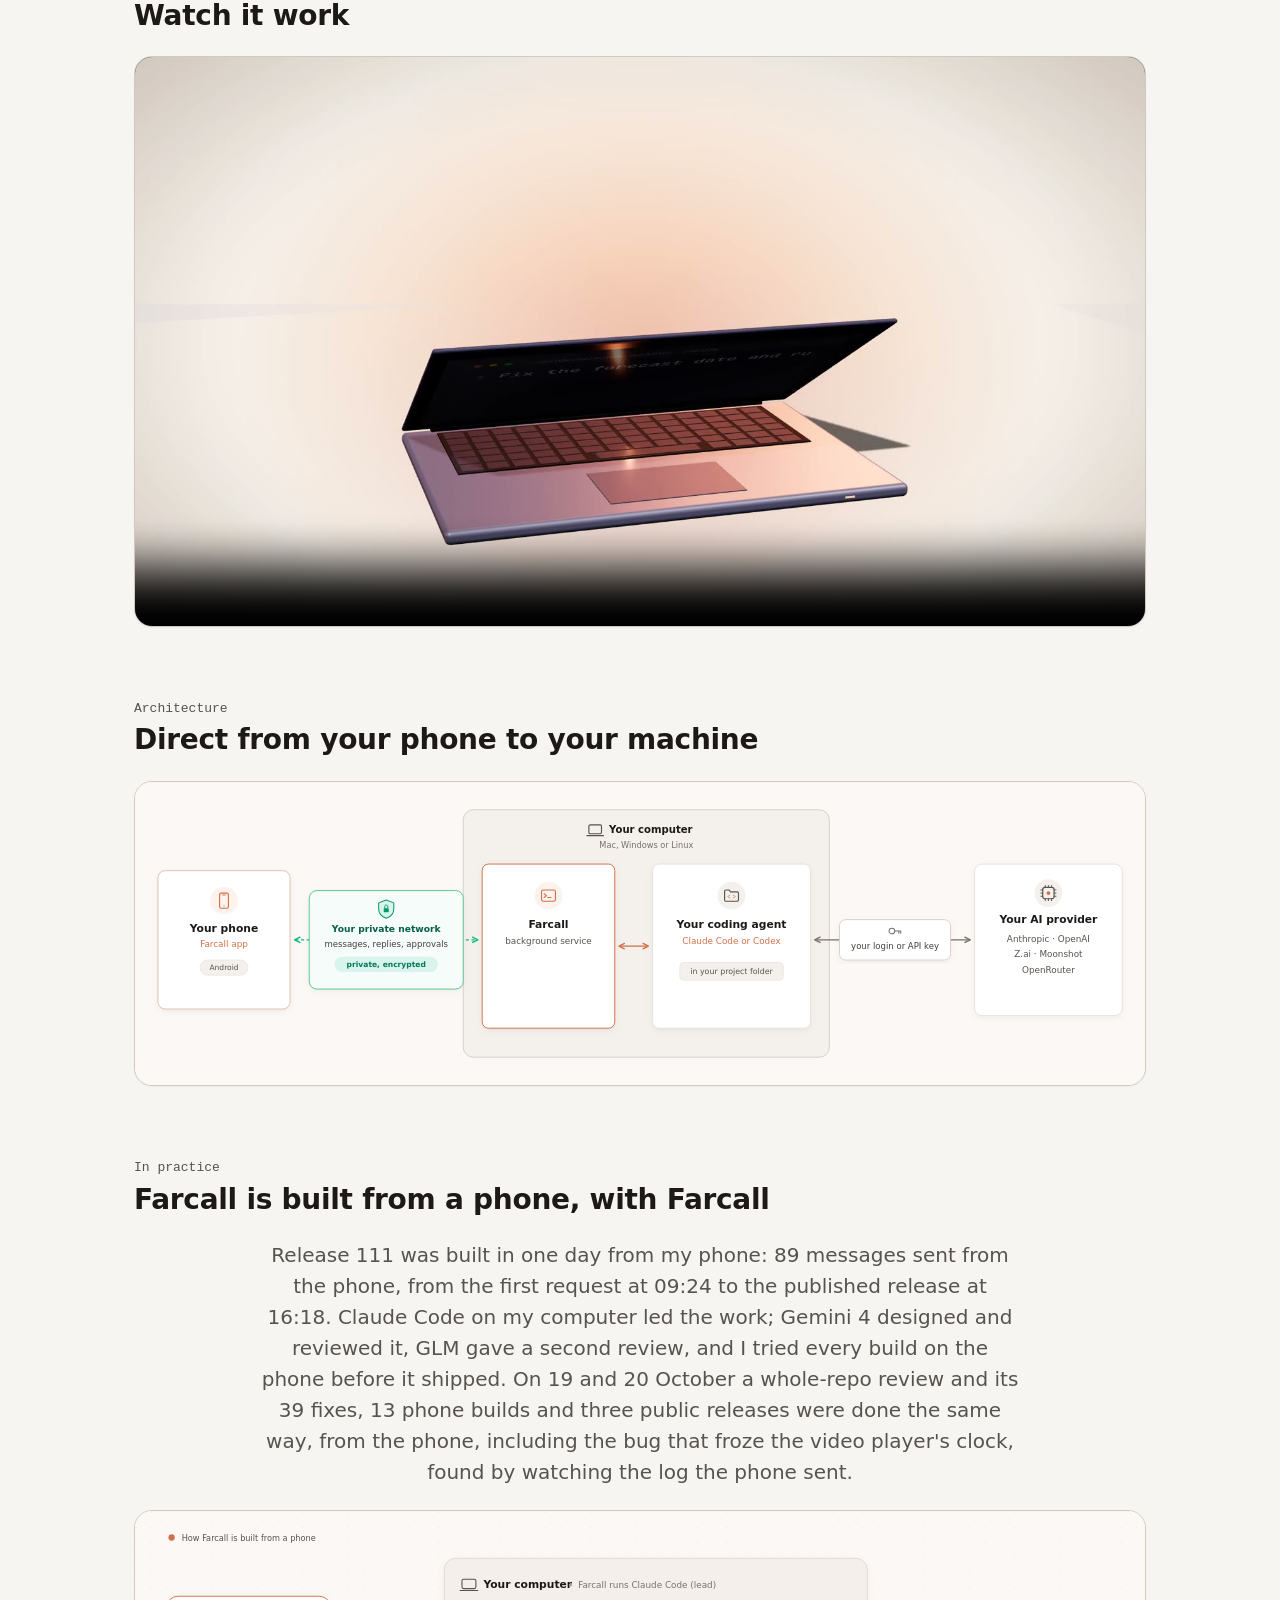
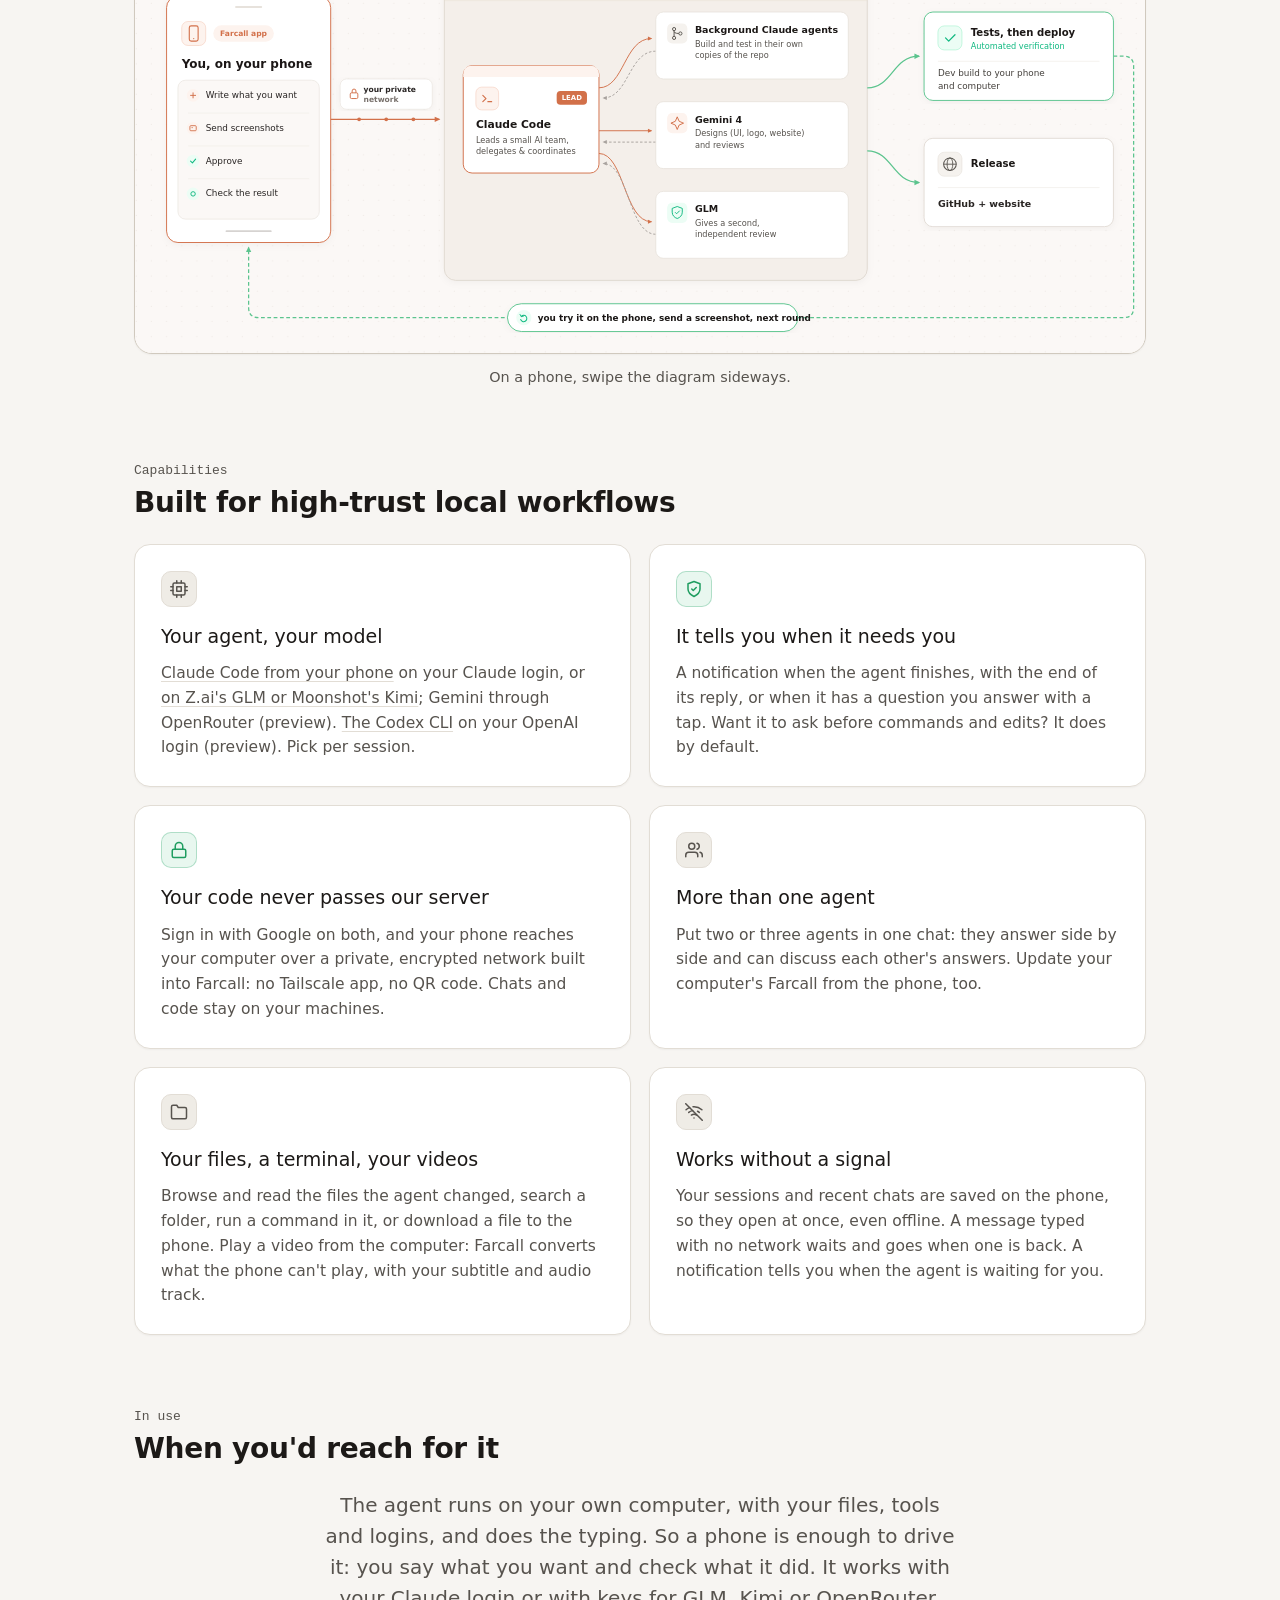
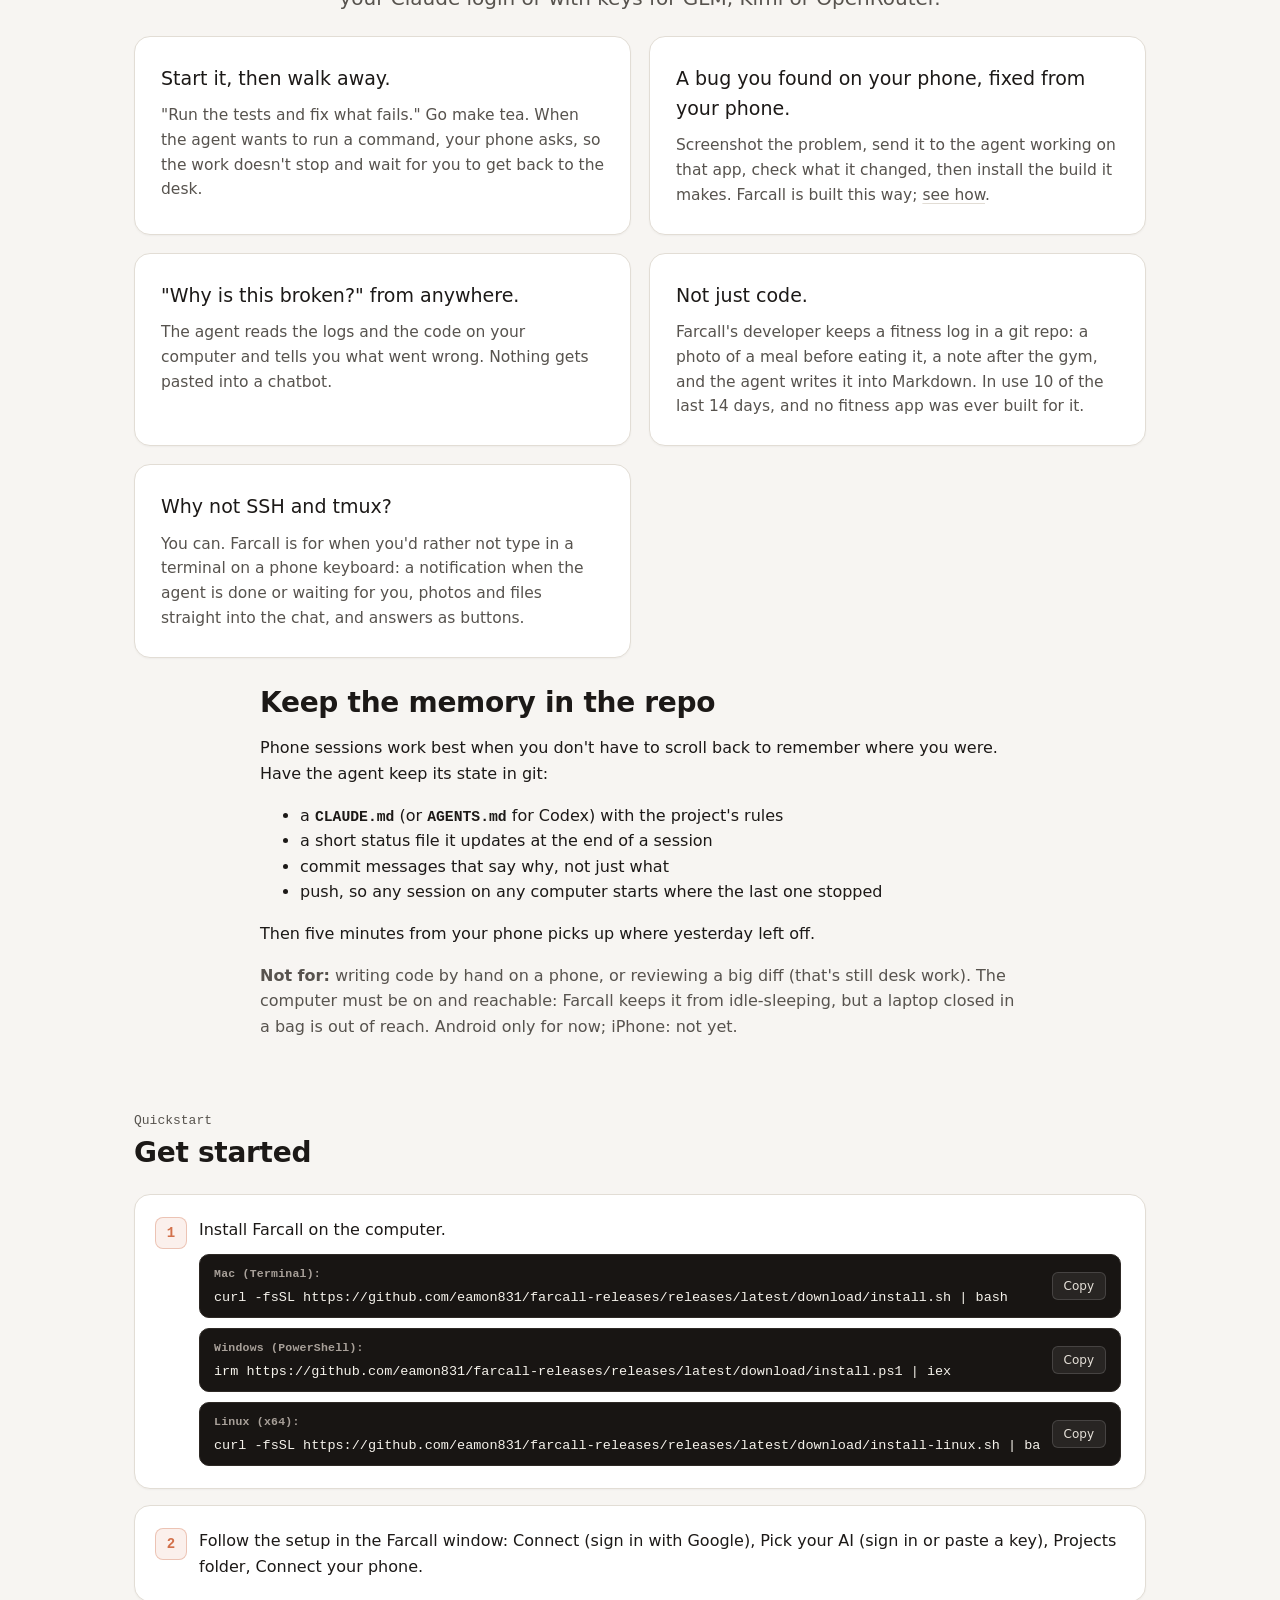
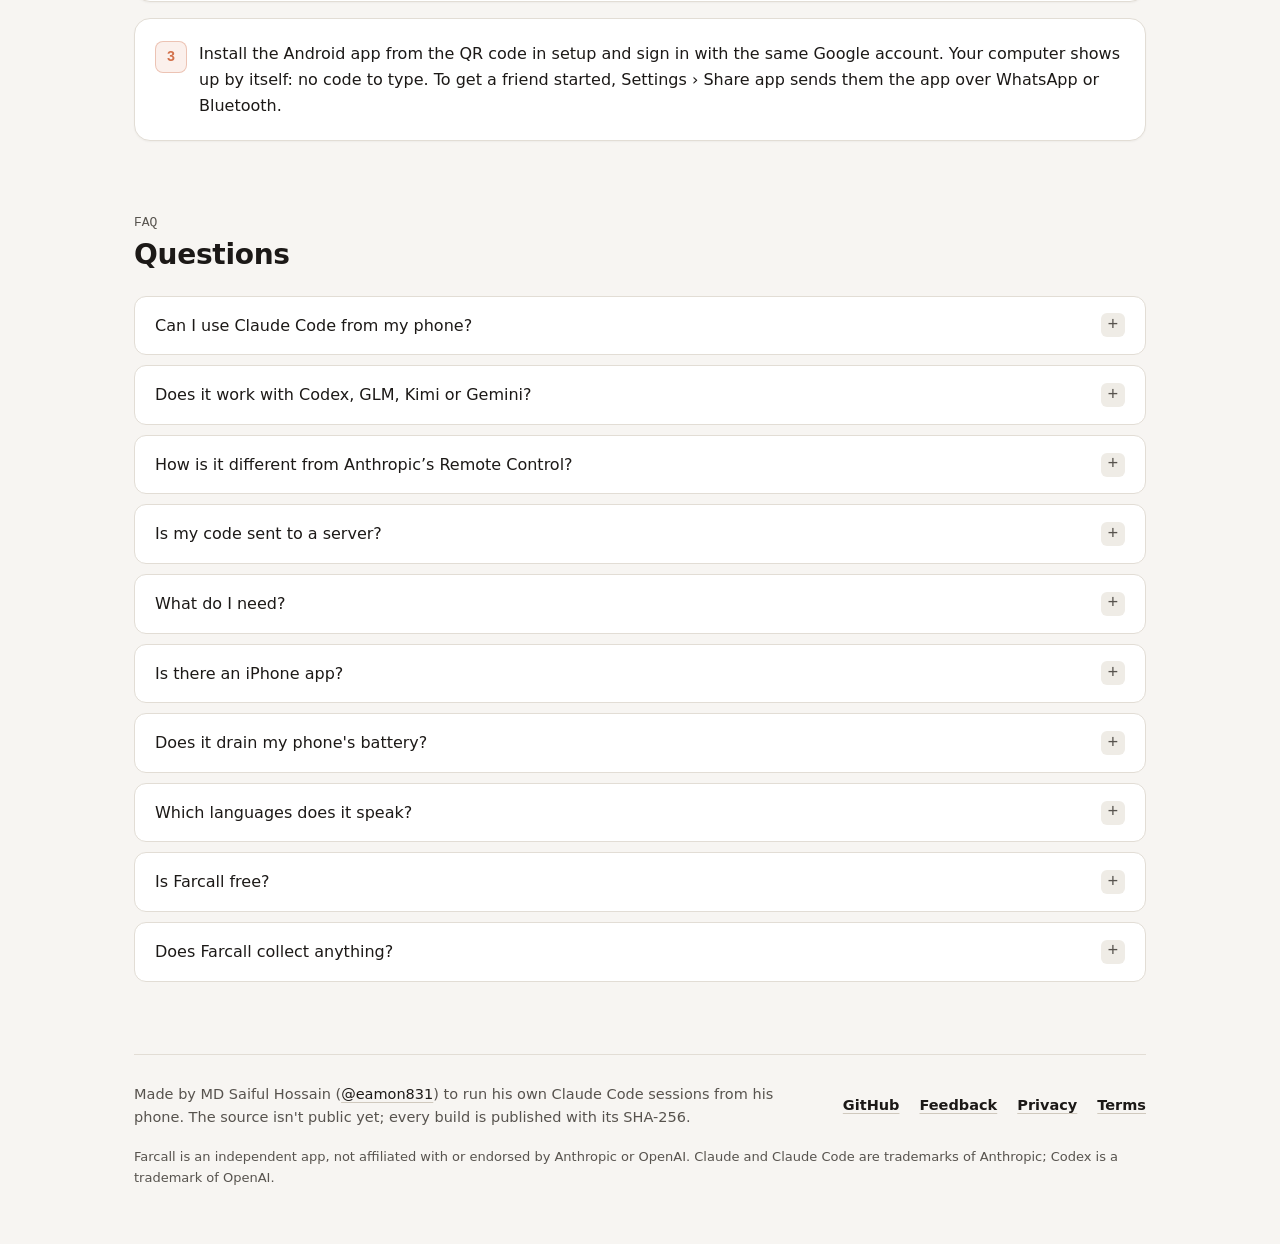
==== commit f1bdd0e2: "Site: name Claude Code and Codex in the home heading; aim the guides at "remote control" searches Go" ====
--- a/index.html
+++ b/index.html
@@ -57,7 +57,7 @@
   <section class="hero">
     <div class="hero-text">
     <div class="eyebrow">Android remote for local coding agents</div>
-    <h1>Ship from your phone.</h1>
+    <h1>Ship from your phone with Claude Code and Codex.</h1>
     <p class="lead">Your AI agents run on your computer: Claude Code, Codex, GLM, Kimi, whichever you use. You direct them from anywhere: say what you want, send a screenshot, check the result, ship it. Your code never passes through Farcall&rsquo;s server, and your phone tells you when the agent finishes or needs you.</p>
 
     <div class="buttons">
